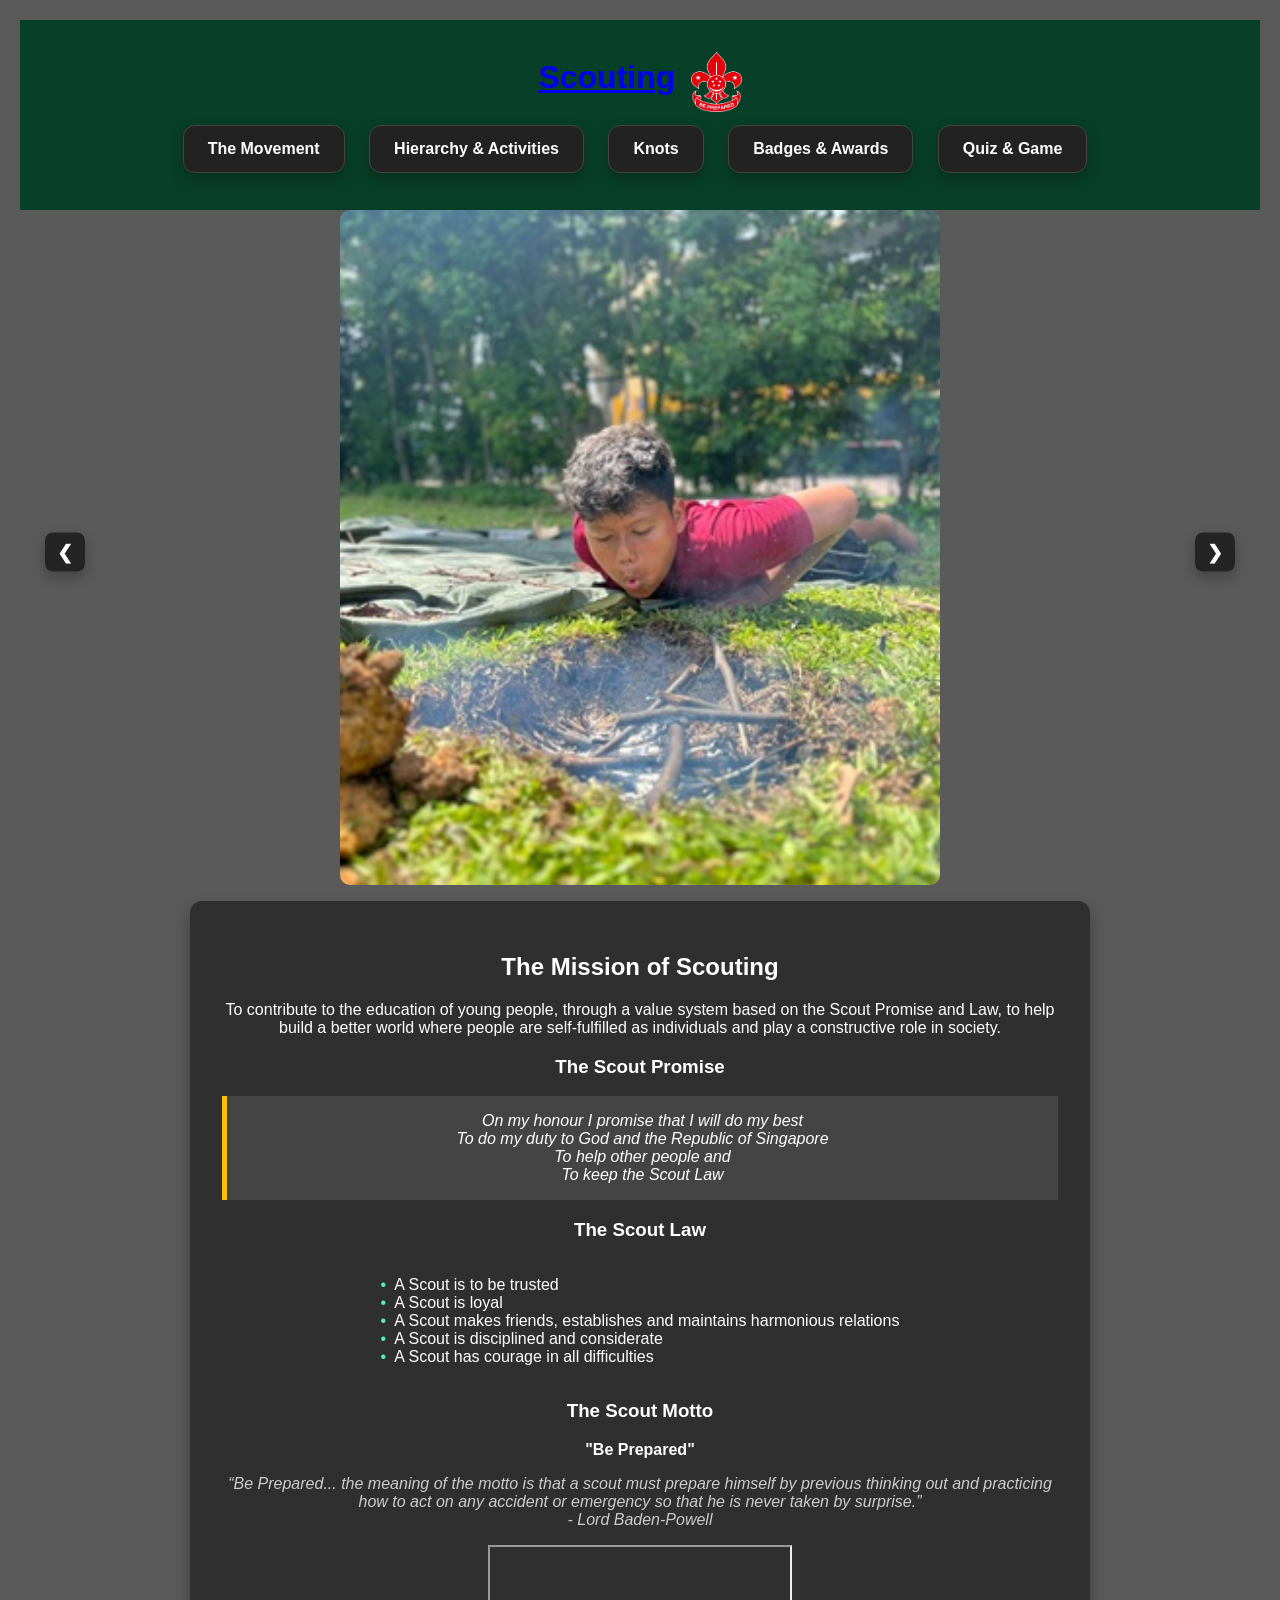
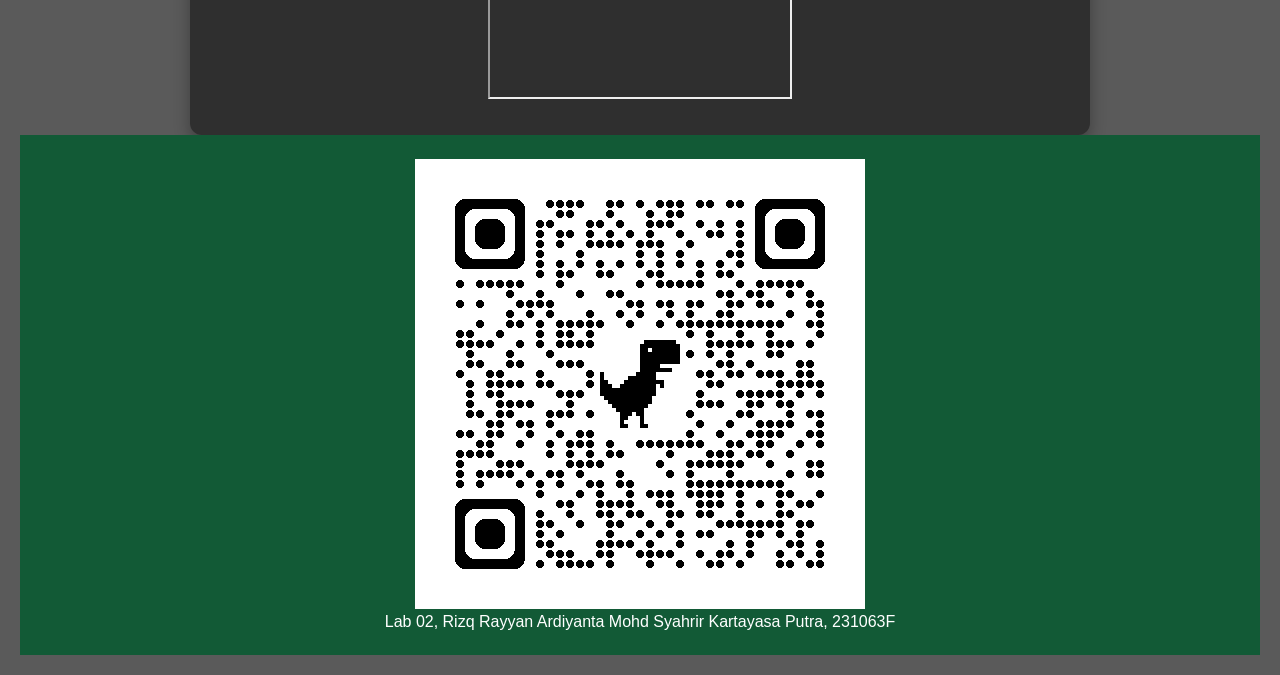
==== website/index.html @ 3d60c89e "test" ====
<!DOCTYPE html>
<html lang="en">

<head>
  <title>Background of Scouting</title>
    <meta name="mobile-web-app-capable" content="yes">
    <meta name="apple-mobile-web-app-capable" content="yes">
    <link rel="icon" type="image/x-icon" href="images/favicon.ico">
    <link rel="stylesheet" href="style.css">
    <script src="main.js" defer></script>
    <meta name="viewport" content="width=device-width,initial-scale=1.0,maximum-scale=1,user-scalable=no">
    <link rel="manifest" href="manifest.json">

</head>

<body>
    <header>
       <a href="#" id="logoHome" class="logo-link">
    <div class="logo-row">
        <h1>Scouting</h1>
        <img src="images/ssa.png" alt="Singapore Scouts Association">
    </div>
</a>
        <nav> <!--menu system-->
            <!--hamburger icon for mobile-->
            <button id="hamIcon">Open Menu</button>
            <ul>
                <li><button id="page1btn">The Movement</button></li>
                <li><button id="page2btn">Hierarchy & Activities</button></li>
                <li><button id="page3btn">Knots</button></li>
                <li><button id="page4btn">Badges & Awards</button></li>
                <li><button id="page5btn">Quiz & Game</button></li>

            </ul>
        </nav>
    </header>

    <main id="pagecontainer">
     <div class="carousel-wrapper" id="carouselWrapper">
  <button class="carousel-btn left">&#10094;</button>

  <div class="carousel-container">
    <div class="carousel-track" id="carouselTrack">
      <img src="images/backwoodsman.jpg" alt="Backwoodsman">
      <img src="images/camaraderie.jpg" alt="Camaraderie">
      <img src="images/outdoorcooking.jpg" alt="Outdoor Cooking">
      <img src="images/salute.jpg" alt="Scout Salute">
      <img src="images/tentage.jpg" alt="Tentage">
      <img src="images/trekking.jpg" alt="Trekking">
    </div>
  </div>

  <button class="carousel-btn right">&#10095;</button>
</div>
<section id="scoutIntro" class="intro-section">
  <h2>The Mission of Scouting</h2>
  <p>
    To contribute to the education of young people, through a value system based on the Scout Promise and Law, 
    to help build a better world where people are self-fulfilled as individuals and play a constructive role in society.
  </p>

  <h3>The Scout Promise</h3>
  <blockquote>
    On my honour I promise that I will do my best<br>
    To do my duty to God and the Republic of Singapore<br>
    To help other people and<br>
    To keep the Scout Law
  </blockquote>

  <h3>The Scout Law</h3>
  <ul class="scout-law">
    <li>A Scout is to be trusted</li>
    <li>A Scout is loyal</li>
    <li>A Scout makes friends, establishes and maintains harmonious relations</li>
    <li>A Scout is disciplined and considerate</li>
    <li>A Scout has courage in all difficulties</li>
  </ul>

  <h3>The Scout Motto</h3>
  <p><strong>"Be Prepared"</strong></p>
  <p class="quote">
    “Be Prepared... the meaning of the motto is that a scout must prepare himself by previous thinking out 
    and practicing how to act on any accident or emergency so that he is never taken by surprise.”<br>
    - <em>Lord Baden-Powell</em>
  </p>

  <iframe src="https://www.youtube.com/embed/5hlczXycbBs?si=bppk1UTxw1JfIWoN" title="YouTube video player" allowfullscreen></iframe>

</section>

        <section class="page" id="page1">
            <h2>The Scout Movement</h2>
            <p>
                The Scouting Movement began in 1907 when Lieutenant General Robert Baden-Powell organized the first
                experimental camp on Brownsea Island, England. The camp, which hosted 20 boys from diverse social
                backgrounds, tested ideas that would later be published in his seminal book, <a href="http://www.thedump.scoutscan.com/yarns00-28.pdf"><em>Scouting for Boys</em></a>.
                This publication laid the foundation for a worldwide youth movement that emphasized outdoor activities,
                moral values, leadership, and self-reliance.
            </p>

            <p>
                The core principles of Scouting are encapsulated in the Scout Promise and Law, which promote duty to
                God, loyalty to one's country, helping others, and personal integrity. The movement is non-political and
                open to all, regardless of race or creed. It fosters holistic development through learning-by-doing,
                leadership opportunities, service projects, and nature-based experiences.
            </p>

            <h3>Growth and Global Reach</h3>
            <p>
                From its British roots, Scouting spread rapidly across the British Empire and beyond. By 1920, the first
                World Scout Jamboree was held in London, gathering over 8,000 Scouts from around the globe. The World
                Organization of the Scout Movement (WOSM) was formed in 1922 to coordinate international efforts. As of
                today, Scouting boasts over 50 million members across more than 170 countries.
            </p>

            <h3>Objectives of the Scout Movement</h3>
            <ul>
                <li>Develop physical, intellectual, emotional, social, and spiritual potential.</li>
                <li>Foster teamwork and leadership through patrol-based systems.</li>
                <li>Promote environmental stewardship and sustainability.</li>
                <li>Instill a lifelong commitment to service and citizenship.</li>
            </ul>

            <h3>Singapore Scouting</h3>
            <p>
                Scouting arrived in Singapore in 1910, just three years after the movement began. It was introduced by
                Frank Cooper Sands and began with the establishment of the first Scout troop at Raffles Institution.
                Known as the “Father of Scouting in Singapore,” Sands laid the groundwork for what would become a vital
                national institution. Today, the Singapore Scout Association operates under the Ministry of Education
                and the World Scout Movement, offering programs for Cub Scouts, Scouts, Venture Scouts, and Rover
                Scouts.
            </p>

        </section>
        <section class="page" id="page2">
            <h2>Troop Hierarchy & Activities</h2>

            <h3>🟥 National-Level Structure (Singapore Scout Association)</h3>
            <p>
                The Singapore Scout Association (SSA) is structured to deliver both national strategy and grassroots
                execution. It includes formal leadership roles, councils, commissioners, and operational units.
            </p>

            <ul>
                <li><strong>Chief Scout:</strong> The President of Singapore serves as the ceremonial head and grants
                    warrants and major awards to adult leaders and commissioners.</li>
                <li><strong>Scout Council:</strong> Composed of both uniformed and lay officials, this council provides
                    strategic direction and financial oversight for the entire Association.</li>
                <li><strong>Commissioners' Council:</strong> Develops and enforces operational policies, training
                    standards, and programmatic direction across all scouting sections.</li>
                <li><strong>Headquarters Staff:</strong> A professional administrative team that supports logistics,
                    finance, records, and day-to-day operations.</li>
                <li><strong>Leadership Academy:</strong> The national center for leadership development, responsible for
                    designing and delivering structured training to leaders and adult volunteers.</li>
                <li><strong>Chief Commissioner:</strong> The highest-ranking uniformed officer overseeing all aspects of
                    SSA operations.</li>
                <li><strong>Deputy and Assistant Chief Commissioners:</strong> Each responsible for a key portfolio such
                    as youth program, training, or administration.</li>
                <li><strong>National Training Commissioner:</strong> Oversees all adult training programs and ensures
                    compliance with global standards.</li>
                <li><strong>National Programme Commissioner:</strong> Designs and manages the youth progression and
                    badge frameworks.</li>
                <li><strong>International/Relations Commissioner:</strong> Manages relationships with other National
                    Scout Organizations, WOSM, and oversees international exchanges and jamborees.</li>
                <li><strong>Area and District Commissioners:</strong> Implement policies and coordinate scouting
                    activities within their assigned regions (areas and districts).</li>
            </ul>

            <p>
                These leadership levels ensure that national goals align with grassroots delivery and that policies are
                properly implemented across all groups.
            </p>

            <h3>🟦 Unit-Level Structure (Troop & Patrol System)</h3>
            <p>
                At the unit (e.g., troop) level, leadership is youth-centered, guided by trained adult leaders. The
                system is based on empowering Scouts to lead and work collaboratively through patrols.
            </p>

            <ul>
                <li><strong>Group Scout Leader (GSL):</strong> The overall adult leader who oversees the entire scout
                    group (which may include Cubs, Scouts, Ventures, and Rovers).</li>
                <li><strong>Troop Leaders (TLs):</strong> Form the adult executive committee that supports and manages
                    the Troop's development and program delivery.</li>
                <li><strong>Assistant Troop Leaders (ATLs):</strong> Support the TLs in managing logistics, training,
                    and Scout welfare.</li>
                <li><strong>Senior Patrol Leaders (SPLs):</strong> Experienced youth leaders who coordinate activities
                    across different patrols, often mentor newer Scouts.</li>
                <li><strong>Patrol Leaders (PLs):</strong> Lead a group of 6-8 Scouts (a patrol), delegate tasks, and
                    ensure everyone participates in activities.</li>
                <li><strong>Assistant Patrol Leaders (APLs):</strong> Support the PL and assume leadership when the PL
                    is absent or needs help.</li>
                <li><strong>Quartermaster:</strong> Responsible for maintaining, organizing, and issuing the troop's
                    camping and activity equipment.</li>
                <li><strong>Secretary:</strong> Keeps meeting minutes, attendance, and troop documentation.</li>
            </ul>

            <h3>🟨 Key Leadership Functions</h3>
            <ul>
                <li><strong>The Chief Scout:</strong> Officially endorses leadership appointments (warrants) and awards
                    adult recognitions.</li>
                <li><strong>The Scout Council:</strong> Ensures activities are aligned with the SSA's mission, vision,
                    and are financially sustainable.</li>
                <li><strong>Commissioners' Council:</strong> Sets policies, training standards, and national program
                    benchmarks.</li>
                <li><strong>Area & District Commissioners:</strong> Localize policy implementation and provide
                    mentorship to unit-level leaders.</li>
                <li><strong>Troop-Level Leaders:</strong> Facilitate weekly meetings, campouts, progress reviews, badge
                    testing, and Scout welfare.</li>
            </ul>

            <h3>🧭 Core Activities at the Troop Level</h3>
            <ul>
                <li><strong>Weekly Troop Meetings:</strong> Planned by the SPL and PLs, these include badge work, games,
                    and teamwork-building exercises.</li>
                <li><strong>Camping:</strong> Includes weekend camps and longer expeditions, emphasizing self-reliance
                    and pioneering skills.</li>
                <li><strong>Hikes and Expeditions:</strong> Develops stamina, orienteering, and outdoor survival
                    capabilities.</li>
                <li><strong>Community Service Projects:</strong> Flag days, fundraisers, environmental projects, and
                    public events.</li>
                <li><strong>National Events:</strong> Participation in jamborees, national parades, and Scouting
                    exhibitions.</li>
                <li><strong>Training Workshops:</strong> Patrol Leader training courses, first aid certifications, and
                    specialized skills clinics.</li>
            </ul>

        </section>
<section class="page" id="page3">
  <h2>Types of Knots & Lashings</h2>
  <p>
    Knot tying is a core Scouting skill. Here are 9 important knots and lashings every Scout should know:
  </p>

  <div class="knot-grid">
  <div class="knot-card">
    <div class="knot-sprite bg-clovehitch"></div>
    <p>Clove Hitch</p>
    <div class="knot-desc">Used to start lashings and for temporary fastening to poles. Very reliable and can be made into a clove hitch - half hitch to be more secured.</div>
  </div>
  <div class="knot-card">
    <div class="knot-sprite bg-figure8"></div>
    <p>Figure of 8</p>
    <div class="knot-desc">Prevents ropes from slipping through holes or pulleys.</div>
  </div>
  <div class="knot-card">
    <div class="knot-sprite bg-bowline"></div>
    <p>Bowline</p>
    <div class="knot-desc">Creates a fixed loop; reliable and easy to untie after loading. Often referred as the King of Knots.</div>
  </div>
  <div class="knot-card">
    <div class="knot-sprite bg-squarelash"></div>
    <p>Square Lashing</p>
    <div class="knot-desc">Used to bind two poles at a 90° angle securely. Requires clove hitch.</div>
  </div>
  <div class="knot-card">
    <div class="knot-sprite bg-diagonallash"></div>
    <p>Diagonal Lashing</p>
    <div class="knot-desc">Secures poles that cross at non-right angles or are prone to shifting. Requires clove hitch.</div>
  </div>
  <div class="knot-card">
    <div class="knot-sprite bg-tripodlash"></div>
    <p>Tripod Lashing</p>
    <div class="knot-desc">Used to build tripod structures like cooking stands or signal towers. Requires clove hitch and shear lashing.</div>
  </div>
  <div class="knot-card">
    <div class="knot-sprite bg-shearlash"></div>
    <p>Shear Lashing</p>
    <div class="knot-desc">Used to join two poles end-to-end or for A-frames. can be made into tripod lash when joined with three poles instead of two.</div>
  </div>
  <div class="knot-card">
    <div class="knot-sprite bg-sheepshank"></div>
    <p>Sheepshank</p>
    <div class="knot-desc">Shortens a rope or bypasses a worn section.</div>
  </div>
  <div class="knot-card">
    <div class="knot-sprite bg-sheetbend"></div>
    <p>Sheet Bend</p>
    <div class="knot-desc">Extremely useful to connect two ropes of unequal thickness securely.</div>
  </div>
</div>

</section>
<!-- === PAGE 4: Badges & Awards === -->
<div id="page4" class="page">
  <h2>Proficiency (Skill) Badges</h2>
  <div class="badge-grid grid-proficiency">
    <div class="badge-card">
      <h3>First Aid</h3>
      <p>Treating injuries, CPR, and emergency response skills.</p>
    </div>
    <div class="badge-card">
      <h3>Camping</h3>
      <p>Tenting, fire safety, and outdoor survival.</p>
    </div>
    <div class="badge-card">
      <h3>Cooking</h3>
      <p>Preparing meals outdoors with hygiene and nutrition.</p>
    </div>
    <div class="badge-card">
      <h3>Swimming</h3>
      <p>Stroke proficiency and water safety techniques.</p>
    </div>
    <div class="badge-card">
      <h3>Photography</h3>
      <p>Capturing photos with proper lighting and framing.</p>
    </div>
    <div class="badge-card">
      <h3>Environmental</h3>
      <p>Conservation, eco-projects, and sustainability awareness.</p>
    </div>
  </div>

  <h2>Progress Awards (Singapore)</h2>
  <div class="badge-grid grid-progress">
    <div class="badge-card">
      <h3>Bronze Progress Award</h3>
      <p>Basic Scouting skills, including knots and first aid.</p>
    </div>
    <div class="badge-card">
      <h3>Silver Progress Award</h3>
      <p>Intermediate leadership and outdoor skills.</p>
    </div>
    <div class="badge-card">
      <h3>Gold Progress Award</h3>
      <p>Community service and advanced Scouting responsibilities.</p>
    </div>
  </div>

  <h2>Special Awards</h2>
  <div class="badge-grid grid-special">
    <div class="badge-card">
      <h3>President's Scout Award</h3>
      <p>Highest honour for consistent excellence and leadership.</p>
    </div>
    <div class="badge-card">
      <h3>Chief Commissioner's Award</h3>
      <p>Recognizes exceptional initiative and service.</p>
    </div>
    <div class="badge-card">
      <h3>National Service Badges</h3>
      <p>Awarded for public service and national event involvement.</p>
    </div>
  </div>

  <h2>Badge Placement on Uniform</h2>
  <div class="placement-section">
    <img src="images/scoutsuniform.jpg" alt="Scout Uniform" class="uniform-img">
    <div class="placement-info">
      <ul>
        <li><strong>Scout Badge:</strong> Left sleeve, ~1cm above hemline once attained.</li>
        <li><strong>Area Emblem:</strong> Center of right breast pocket.</li>
        <li><strong>Group Emblem:</strong> Above right breast pocket, 1cm above name badge.</li>
        <li><strong>Name Badge:</strong> Above right breast pocket, touching the seam.</li>
        <li><strong>Patrol Patch:</strong> (Optional) Below shoulder badge on left sleeve.</li>
        <li><strong>Shoulder Flash:</strong> "SINGAPORE SCOUTS" badge on both sleeves, 1cm from seam.</li>
        <li><strong>Epaulettes:</strong> Colour depends on section (e.g. Dark Green for Scouts, Maroon for Venture).</li>
      </ul>
    </div>
  </div>
</div>


      <section class="page" id="page5">
  <h2>Test your knowledge!</h2>
  <form id="quizForm">
    <div id="quizContainer"></div>
    <button id="btnSubmit" type="button">Submit Quiz</button>
    <button id="btnReset" type="button">Reset Quiz</button>
    <h3 id="scorebox">Not submitted</h3>
  </form>


            <div id="fireGame" class="mini-game">
  <h2>🔥 Start the Fire!</h2>
  <p>Hold the button to blow gently. Don't overdo it!</p>
  <div class="meter">
    <div id="meter-fill"></div>
    <div class="safe-zone"></div>
  </div>
  <button id="blowBtn">Hold to Blow</button>
  <p id="fireResult"></p>
</div>

        </section>
        <footer>
            <img id="qrCodeImg" src="images/qrcodeimg.png" alt="Scouting QR Code">
            <div class="footer-info">Lab 02, Rizq Rayyan Ardiyanta Mohd Syahrir Kartayasa Putra, 231063F</div>
        </footer>
    </main>

<audio id="audio-correct" src="audio/yay.mp3"></audio>
<audio id="audio-wrong" src="audio/buzzer.mp3"></audio>

</body>

</html>
---- website/style.css ----
/* 1. Reset */
* {
  box-sizing: border-box;
}
html, body {
  margin: 0;
  padding: 0;
  overflow-x: hidden;
}

/* 2. Base Styles */
body {
  font-family: Arial, sans-serif;
  margin: 20px;
  background: #5a5a5a;
}
h1 {
  font-size: 2.2em;
  margin-bottom: 20px;
}

/* 3. Tabs */
#tabs {
  display: flex;
  flex-wrap: wrap;
  gap: 10px;
  margin-bottom: 20px;
}
#tabs button {
  padding: 10px 16px;
  background-color: #f0f0f0;
  border: 1px solid #aaa;
  border-radius: 6px;
  cursor: pointer;
  font-size: 1rem;
  transition: background 0.3s, transform 0.2s;
}
#tabs button:hover {
  background-color: #e0e0e0;
  transform: scale(1.05);
}
#tabs button,
nav ul li button {
  background-color: #222;
  color: white;
  border: 1px solid #444;
}
#tabs button:hover,
nav ul li button:hover {
  background-color: #ffc107;
  color: black;
  transform: translateY(-2px);
}

/* 4. Page Container */
.page {
  width: 100%;
  min-height: 80vh;
  background: rgb(66, 66, 66);
  padding: 20px;
  border-radius: 10px;
  display: none;
  box-shadow: 0 4px 8px rgba(0, 0, 0, 0.1);
  color: white;
}
#page1 { border-left: 6px solid #e74c3c; }
#page2 { border-left: 6px solid #27ae60; }
#page3 { border-left: 6px solid #2980b9; }
#page4 { border-left: 6px solid #f1c40f; }
#page5 { border-left: 6px solid rgba(141,20,240,0.44); }

/* 5. Navigation */
nav {
  display: flex;
  flex-wrap: wrap;
  justify-content: center;
  align-items: center;
  gap: 1rem;
  padding: 0.5rem;
}
nav ul {
  list-style: none;
  padding: 0;
  margin: 0;
}
nav ul li {
  display: inline;
  margin-right: 10px;
}
nav a {
  color: white;
  text-decoration: none;
  font-weight: bold;
}
nav a:hover {
  text-decoration: underline;
}
#hamIcon {
  display: none;
}

/* 6. Header & Footer */
header,
footer {
  background-color: #125a36;
  color: white;
  text-align: center;
  padding: 1.5rem 1rem;
  width: 100%;
}
header {
  position: sticky;
  top: 0;
  z-index: 999;
  background-color: #083f28;
  animation: fadeInHeader 1s ease-out;
}
header h1 {
  animation: colorCycle 6s infinite;
}
header img,
.logo-row img {
  max-height: 60px;
  width: auto;
  height: auto;
  margin-top: 0.5rem;
}
.logo-row {
  display: flex;
  align-items: center;
  justify-content: center;
  gap: 1rem;
  flex-wrap: wrap;
}
.logo-row h1 {
  margin: 0;
  font-size: 2rem;
}
@keyframes fadeInHeader {
  0% { opacity: 0; transform: translateY(-20px); }
  100% { opacity: 1; transform: translateY(0); }
}
@keyframes colorCycle {
  0% { color: #ff7675; }
  33% { color: #74b9ff; }
  66% { color: #55efc4; }
  100% { color: #ff7675; }
}

/* 7. Buttons */
button {
  background-color: #ffc107;
  color: #111;
  padding: 14px 24px;
  margin: 5px;
  border: none;
  border-radius: 12px;
  font-size: 1rem;
  font-weight: 600;
  cursor: pointer;
  transition: background-color 0.3s ease, transform 0.2s ease;
  box-shadow: 0 6px 14px rgba(0, 0, 0, 0.25);
}
button:hover {
  background-color: #e0aa00;
  transform: translateY(-2px);
}
button:active {
  transform: scale(0.97);
  box-shadow: 0 3px 8px rgba(0, 0, 0, 0.2);
}
button:disabled {
  background-color: #cccccc;
  color: #555;
  cursor: not-allowed;
  box-shadow: none;
}

/* make sure taps fire :active immediately */
button {
  touch-action: manipulation;
  -webkit-tap-highlight-color: transparent;
}

/* define the “click” keyframe */
@keyframes buttonClick {
  0% {
    transform: scale(1) translateY(0);
  }
  40% {
    transform: scale(0.95) translateY(2px);
  }
  100% {
    transform: scale(1) translateY(0);
  }
}

/* fire the animation on press */
button:active {
  animation: buttonClick 0.2s ease-out;
  background-color: #e0aa00;  /* keep your desktop active color */
  box-shadow: 0 3px 8px rgba(0, 0, 0, 0.2);
}

/* 8. Carousel */
.carousel-wrapper {
  display: flex;
  align-items: center;
  justify-content: center;
  position: relative;
  max-width: 100%;
  overflow: hidden;
  margin: 0 auto;
}
.carousel-container {
  width: 100%;
  max-width: 600px;
  margin: 0 auto;
  overflow: hidden;
}
.carousel-track {
  display: flex;
}
.carousel-track img {
  width: 100%;
  max-height: 75vh;
  height: auto;
  flex: 0 0 100%;
  object-fit: cover;
  border-radius: 10px;
}
.carousel-btn {
  position: absolute;
  top: 50%;
  transform: translateY(-50%);
  background-color: rgba(0, 0, 0, 0.6);
  color: white;
  border: none;
  cursor: pointer;
  z-index: 10;
  padding: 8px 12px;
  font-size: 1.2rem;
  border-radius: 8px;
}
.carousel-btn.left { left: 20px; }
.carousel-btn.right { right: 20px; }

/* 9. Intro Section */
.intro-section {
  background: #2f2f2f;
  color: #fff;
  padding: 2rem;
  margin-top: 1rem;
  border-radius: 12px;
  box-shadow: 0 8px 16px rgba(0, 0, 0, 0.3);
  max-width: 900px;
  margin: 1rem auto 0;
  text-align: center;
}
.intro-section blockquote {
  background: #444;
  border-left: 5px solid #ffc107;
  padding: 1rem;
  font-style: italic;
  margin: 1rem auto;
}
.intro-section .scout-law {
  list-style: none;
  padding: 0;
  margin: 1rem auto;
  display: inline-block;
  text-align: left;
}
.intro-section .scout-law li::before {
  content: "•";
  color: #55efc4;
  margin-right: 0.5rem;
}
.intro-section .quote {
  font-style: italic;
  color: #ccc;
}

/* 10. Page 1: The Scout Movement */
#page1 h2, #page1 h3 {
  color: #e74c3c;
  border-bottom: 2px solid #e74c3c;
  padding-bottom: 5px;
  margin-top: 1.5rem;
}
#page1 p {
  line-height: 1.6;
  margin-bottom: 1rem;
}
#page1 ul {
  list-style: disc;
  padding-left: 1.5rem;
  margin-bottom: 1.5rem;
}
#page1 ul li {
  margin-bottom: 0.5rem;
}
#page1 em {
  color: #f1c40f;
  font-style: italic;
}
#page1 {
  background: linear-gradient(to right, #3a3a3a, #2e2e2e);
}

/* 11. Page 2: Troop Hierarchy & Activities */
#page2 h2, #page2 h3 {
  color: #27ae60;
  border-bottom: 2px solid #27ae60;
  padding-bottom: 6px;
  margin-top: 1.5rem;
}
#page2 p {
  line-height: 1.6;
  margin-bottom: 1rem;
}
#page2 ul {
  list-style: square;
  padding-left: 1.5rem;
  margin-bottom: 1.5rem;
}
#page2 ul li {
  margin-bottom: 0.6rem;
}
#page2 strong {
  color: #2ecc71;
}
#page2 {
  background: linear-gradient(to right, #2f4032, #1f2d24);
}

/* 12. Page 3: Knots Grid */
.knot-grid {
  display: grid;
  grid-template-columns: repeat(auto-fit, minmax(180px, 1fr));
  gap: 20px;
  justify-items: center;
  margin-top: 20px;
}
@media (min-width: 768px) {
  .knot-grid {
    grid-template-columns: repeat(3, 1fr);
  }
}
.knot-card {
  background: #444;
  border-radius: 10px;
  padding: 10px;
  text-align: center;
  color: #fff;
  box-shadow: 0 4px 12px rgba(0, 0, 0, 0.3);
  transition: transform 0.3s;
}
.knot-card:hover {
  transform: scale(1.05);
}
.knot-card img {
  max-width: 100%;
  height: auto;
  border-radius: 8px;
}
.knot-card p {
  margin-top: 10px;
  font-weight: bold;
}
.knot-desc {
  display: none;
  font-size: 0.9rem;
  margin-top: 5px;
  color: #ccc;
  transition: opacity 0.3s;
}
.knot-card:hover .knot-desc {
  display: block;
}
.knot-sprite {
  width: 200px;
  height: 110px;
  background-image: url('images/css_sprites.png');
  background-repeat: no-repeat;
  background-size: 2048px 170px;
  display: block;
  margin: 0 auto 8px auto;
  border-radius: 8px;
  background-color: #222; /* fallback */
  box-shadow: 0 2px 8px rgba(0,0,0,0.15);
  background-position-y: center;
}
.bg-diagonallash   { background-position-x:    0px; }
.bg-shearlash      { background-position-x: -250px; }
.bg-sheepshank     { background-position-x: -454px; }
.bg-sheetbend      { background-position-x: -690px; background-position-y: 0px;}
.bg-tripodlash     { background-position-x: -910px; background-position-y: 0px;}
.bg-figure8        { background-position-x: -1150px; background-position-y: 0px;}
.bg-squarelash     { background-position-x: -1380px; }
.bg-clovehitch     { background-position-x: -1600px; }
.bg-bowline        { background-position-x: -1820px; }


@media (max-width: 600px) {
  .knot-sprite {
    width: 110px;
    height: 60px;
    background-size: 2048px 170px; /* keep this as-is */
    margin: 0 auto 6px auto;
    border-radius: 6px;
  }
}


/* 13. Page 4: Badges & Awards */
.badge-grid {
  display: flex;
  flex-wrap: wrap;
  gap: 1.5rem;
  justify-content: center;
  margin-bottom: 2rem;
}
.grid-proficiency .badge-card {
  flex: 1 1 180px;
  max-width: 200px;
}
.grid-progress .badge-card {
  flex: 1 1 220px;
  max-width: 240px;
}
.grid-special .badge-card {
  flex: 1 1 260px;
  max-width: 280px;
}
.badge-card {
  background-color: #1e1e1e;
  padding: 1rem;
  border-radius: 10px;
  box-shadow: 2px 2px 10px #000;
  color: white;
  text-align: center;
  transition: transform 0.3s;
}
.badge-card:hover {
  transform: scale(1.05);
}

/* 14. Placement Section */
.placement-section {
  display: flex;
  flex-direction: column;
  align-items: center;
  gap: 2rem;
  margin-top: 3rem;
}
.uniform-img {
  width: 60%;
  max-width: 400px;
  height: auto;
  border-radius: 10px;
  box-shadow: 0 0 10px #000;
}
.placement-info {
  background-color: #2c2c2c;
  padding: 1.5rem;
  border-radius: 10px;
  max-width: 800px;
  color: #fff;
}
.placement-info ul {
  list-style: disc;
  padding-left: 1.5rem;
}
.placement-info li {
  margin-bottom: 0.75rem;
}

/* 15. Quiz */
.quiz-option {
  display: block;
  margin-bottom: 5px;
  padding: 4px 8px;
  border-radius: 5px;
  cursor: pointer;
  transition: background 0.15s, color 0.15s;
}
.quiz-option.selected-option {
  background: #fff7cc;
  color: #111;
}
.quiz-option.correct {
  background: #c8f7c5;
  color: #111;
  font-weight: bold;
}
.quiz-option.wrong {
  background: #f7bdbb;
  color: #111;
}


/* 16. Mini Game */
.mini-game {
  text-align: center;
  margin: 40px auto;
  max-width: 400px;
}
.meter {
  position: relative;
  height: 30px;
  background: #ddd;
  border: 2px solid #999;
  margin-bottom: 15px;
  overflow: hidden;
}
#meter-fill {
  height: 100%;
  width: 0%;
  background: linear-gradient(to right, #00bfff, #ff8c00);
  transition: width 0.05s linear;
}
.safe-zone {
  position: absolute;
  left: 40%;
  width: 20%;
  height: 100%;
  background: rgba(0, 255, 0, 0.3);
  border-left: 2px dashed green;
  border-right: 2px dashed green;
}
#blowBtn {
  padding: 10px 20px;
  font-size: 16px;
  cursor: pointer;
}

/* 17. Media Queries */
@media (max-width: 800px) {
  /* Carousel */
  .carousel-container {
    max-width: 90vw;
    padding: 0 10px;
  }
  .carousel-track img {
    width: 100%;
    max-height: 60vh;
    object-fit: cover;
    margin: 0 4px;
  }
  .carousel-btn {
    font-size: 1rem;
    padding: 5px 10px;
    margin: 0 0.5em;
  }
  .carousel-btn.left {
    left: 10px;
  }
  .carousel-btn.right {
    right: 10px;
  }

  /* Hide QR and mark mobile */
  #qrCodeImg {
    display: none;
  }
  h1 {
    background: lightgreen;
  }
  h1::after {
    content: "(mobile)";
  }

  /* Mobile nav toggle */
  nav {
    padding: 0.5rem 1rem;
  }
  #hamIcon {
    display: block;
    padding: 8px 12px;
    font-size: 0.9rem;
    margin-bottom: 6px;
  }
  nav ul {
    display: none;
  }
  .menuShow {
    display: block;
  }
  #tabs {
    flex-direction: column;
  }
  #tabs button {
    width: 100%;
  }
  nav ul li {
    display: block;
    margin: 4px 0;
  }
  nav ul li button {
    padding: 8px 12px;
    font-size: 0.9rem;
  }

  /* Header adjustments */
  header h1 {
    font-size: 1.4rem;
    margin: 0.3rem 0;
  }
  header {
    padding: 0.6rem 1rem;
  }
  body {
    padding-top: 80px;
    box-sizing: border-box;
  }
}
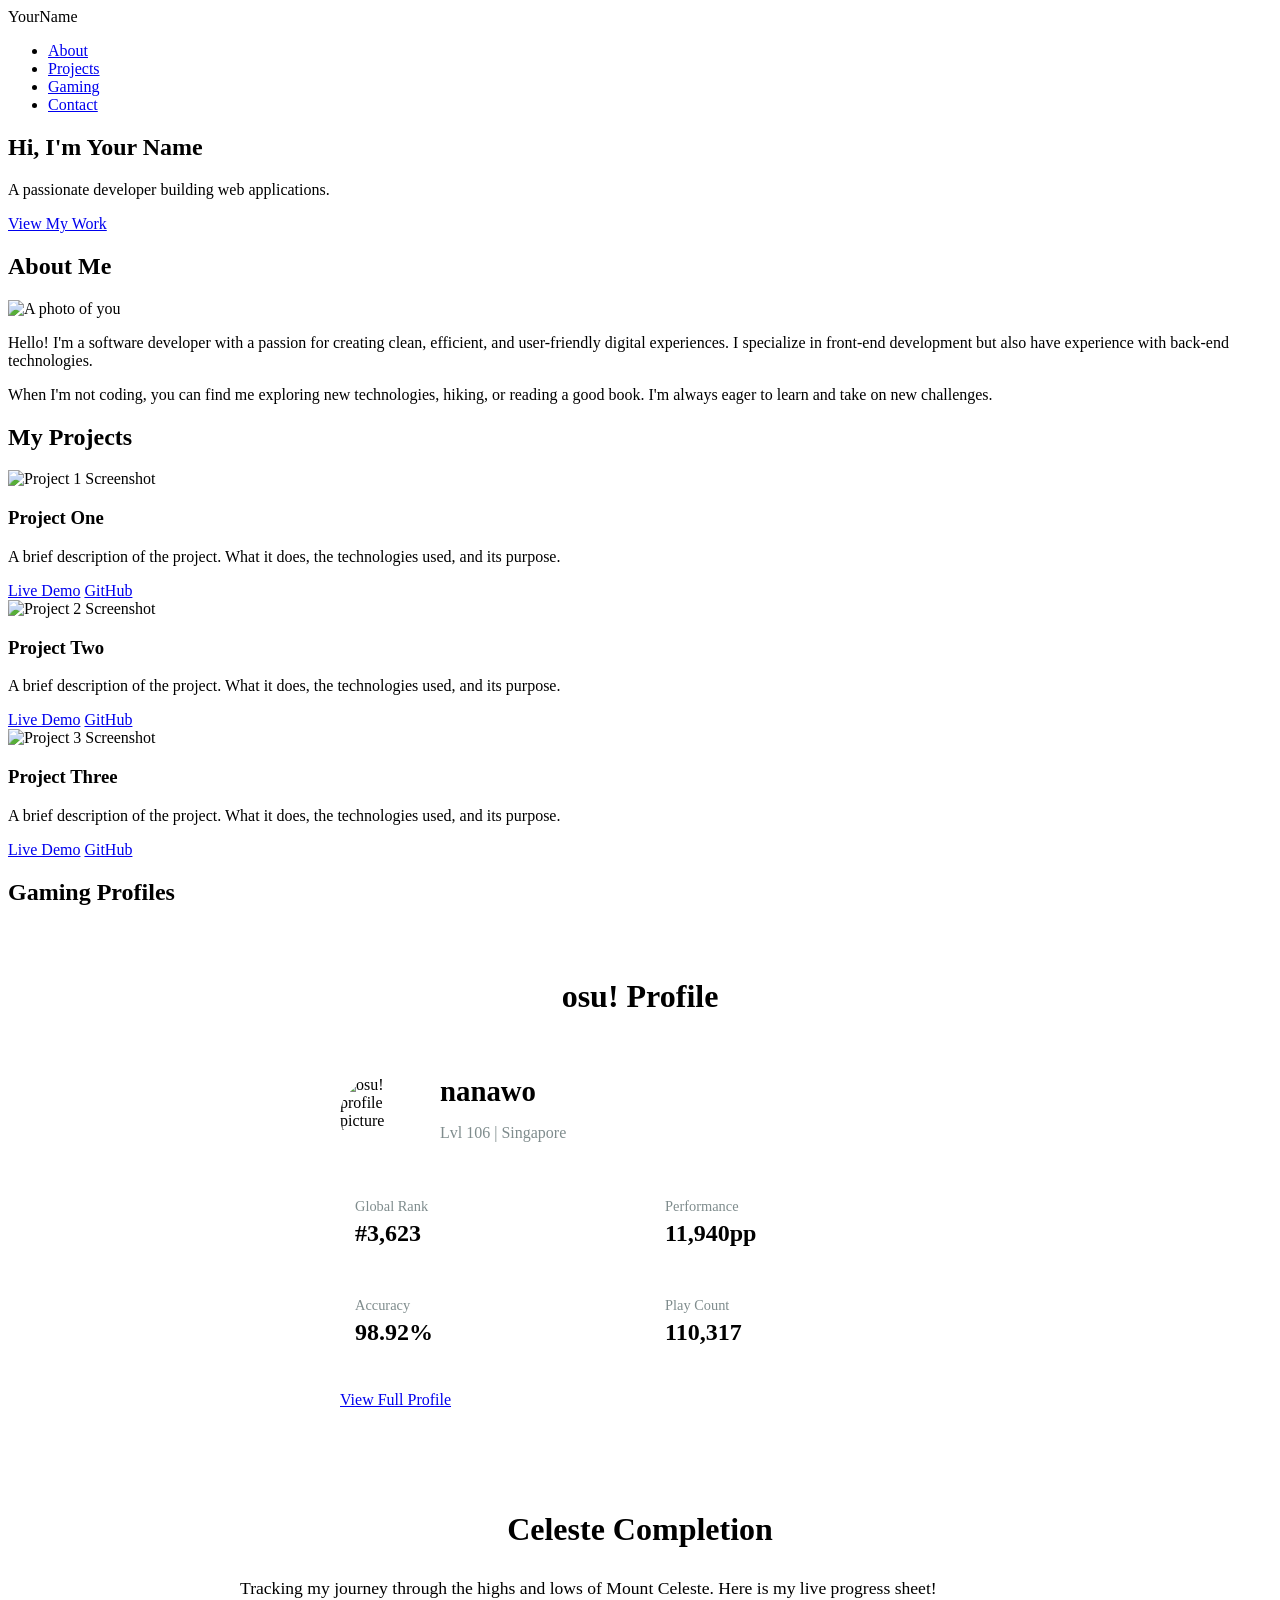
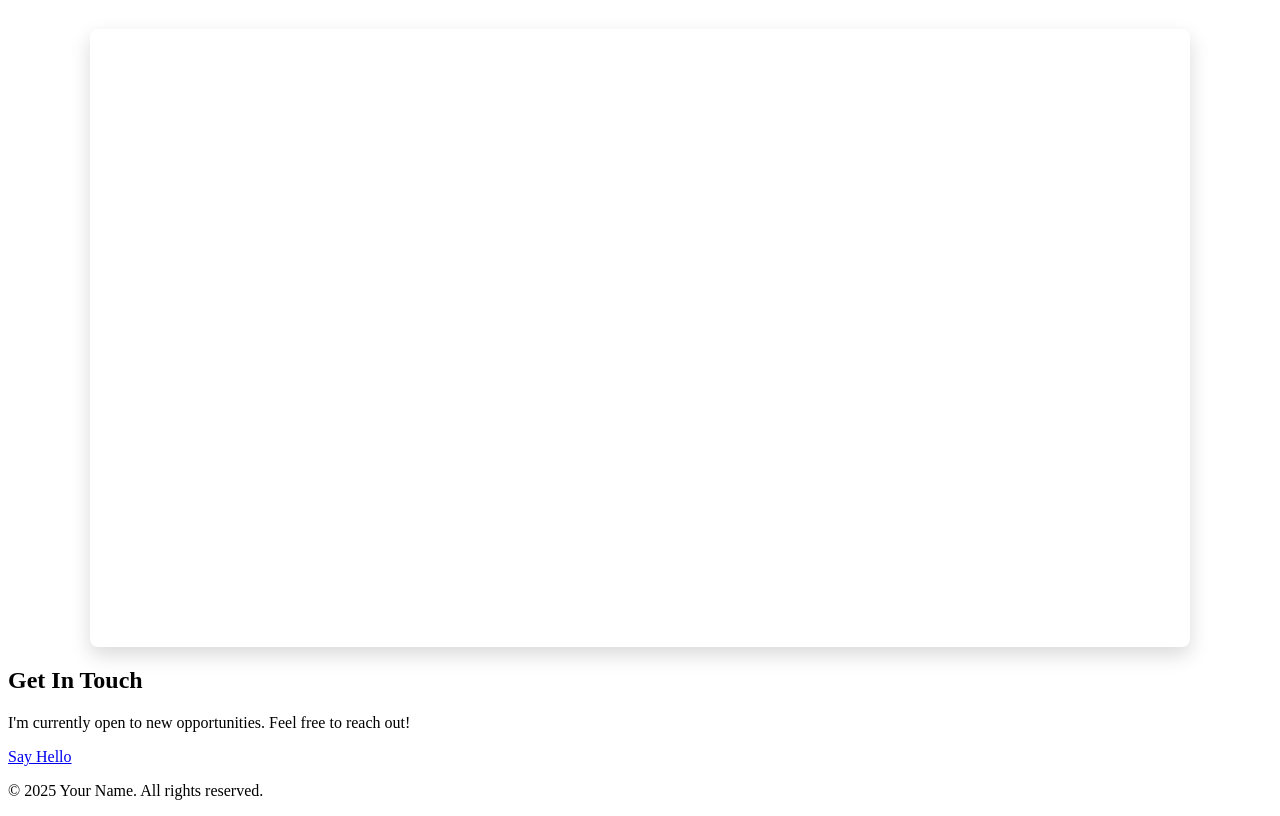
==== commit ca034516: "s" ====
--- a/website/index.html
+++ b/website/index.html
@@ -1,397 +1,140 @@
 <!DOCTYPE html>
 <html lang="en">
+<head>
+    <meta charset="UTF-8">
+    <meta name="viewport" content="width=device-width, initial-scale=1.0">
+    <title>Your Name | Portfolio</title>
+    <link rel="stylesheet" href="style.css">
+    <link href="https://fonts.googleapis.com/css2?family=Poppins:wght@300;400;600;700&display=swap" rel="stylesheet">
+</head>
+<body>
 
-<head>
-  <title>Background of Scouting</title>
-    <meta name="mobile-web-app-capable" content="yes">
-    <meta name="apple-mobile-web-app-capable" content="yes">
-    <link rel="icon" type="image/x-icon" href="images/favicon.ico">
-    <link rel="stylesheet" href="style.css">
-    <script src="main.js" defer></script>
-    <meta name="viewport" content="width=device-width,initial-scale=1.0,maximum-scale=1,user-scalable=no">
-    <link rel="manifest" href="manifest.json">
-
-</head>
-
-<body>
     <header>
-       <a href="#" id="logoHome" class="logo-link">
-    <div class="logo-row">
-        <h1>Scouting</h1>
-        <img src="images/ssa.png" alt="Singapore Scouts Association">
-    </div>
-</a>
-        <nav> <!--menu system-->
-            <!--hamburger icon for mobile-->
-            <button id="hamIcon">Open Menu</button>
-            <ul>
-                <li><button id="page1btn">The Movement</button></li>
-                <li><button id="page2btn">Hierarchy & Activities</button></li>
-                <li><button id="page3btn">Knots</button></li>
-                <li><button id="page4btn">Badges & Awards</button></li>
-                <li><button id="page5btn">Quiz & Game</button></li>
-
+        <nav>
+            <div class="logo">YourName</div>
+            <ul class="nav-links">
+                <li><a href="#about">About</a></li>
+                <li><a href="#projects">Projects</a></li>
+                <li><a href="#gaming">Gaming</a></li>
+                <li><a href="#contact">Contact</a></li>
             </ul>
         </nav>
     </header>
 
-    <main id="pagecontainer">
-     <div class="carousel-wrapper" id="carouselWrapper">
-  <button class="carousel-btn left">&#10094;</button>
+    <main>
+        <section id="hero">
+            <div class="hero-content">
+                <h1>Hi, I'm <span id="name-typewriter"></span></h1>
+                <p>A passionate developer building web applications.</p>
+                <a href="#projects" class="cta-button">View My Work</a>
+            </div>
+        </section>
 
-  <div class="carousel-container">
-    <div class="carousel-track" id="carouselTrack">
-      <img src="images/backwoodsman.jpg" alt="Backwoodsman">
-      <img src="images/camaraderie.jpg" alt="Camaraderie">
-      <img src="images/outdoorcooking.jpg" alt="Outdoor Cooking">
-      <img src="images/salute.jpg" alt="Scout Salute">
-      <img src="images/tentage.jpg" alt="Tentage">
-      <img src="images/trekking.jpg" alt="Trekking">
-    </div>
-  </div>
+        <section id="about">
+            <h2>About Me</h2>
+            <div class="about-container">
+                <img src="https://via.placeholder.com/200" alt="A photo of you" class="about-photo">
+                <div class="about-text">
+                    <p>
+                        Hello! I'm a software developer with a passion for creating clean, efficient, and user-friendly digital experiences. I specialize in front-end development but also have experience with back-end technologies.
+                    </p>
+                    <p>
+                        When I'm not coding, you can find me exploring new technologies, hiking, or reading a good book. I'm always eager to learn and take on new challenges.
+                    </p>
+                </div>
+            </div>
+        </section>
 
-  <button class="carousel-btn right">&#10095;</button>
-</div>
-<section id="scoutIntro" class="intro-section">
-  <h2>The Mission of Scouting</h2>
-  <p>
-    To contribute to the education of young people, through a value system based on the Scout Promise and Law, 
-    to help build a better world where people are self-fulfilled as individuals and play a constructive role in society.
-  </p>
+        <section id="projects">
+            <h2>My Projects</h2>
+            <div class="project-grid">
+                <div class="project-card">
+                    <img src="https://via.placeholder.com/400x250/333/fff?text=Project+One" alt="Project 1 Screenshot">
+                    <h3>Project One</h3>
+                    <p>A brief description of the project. What it does, the technologies used, and its purpose.</p>
+                    <div class="project-links">
+                        <a href="#" target="_blank">Live Demo</a>
+                        <a href="#" target="_blank">GitHub</a>
+                    </div>
+                </div>
+                <div class="project-card">
+                    <img src="https://via.placeholder.com/400x250/555/fff?text=Project+Two" alt="Project 2 Screenshot">
+                    <h3>Project Two</h3>
+                    <p>A brief description of the project. What it does, the technologies used, and its purpose.</p>
+                    <div class="project-links">
+                        <a href="#" target="_blank">Live Demo</a>
+                        <a href="#" target="_blank">GitHub</a>
+                    </div>
+                </div>
+                <div class="project-card">
+                    <img src="https://via.placeholder.com/400x250/777/fff?text=Project+Three" alt="Project 3 Screenshot">
+                    <h3>Project Three</h3>
+                    <p>A brief description of the project. What it does, the technologies used, and its purpose.</p>
+                    <div class="project-links">
+                        <a href="#" target="_blank">Live Demo</a>
+                        <a href="#" target="_blank">GitHub</a>
+                    </div>
+                </div>
+            </div>
+        </section>
 
-  <h3>The Scout Promise</h3>
-  <blockquote>
-    On my honour I promise that I will do my best<br>
-    To do my duty to God and the Republic of Singapore<br>
-    To help other people and<br>
-    To keep the Scout Law
-  </blockquote>
+        <section id="gaming">
+            <h2>Gaming Profiles</h2>
+        </section>
+        
+        <section id="osu">
+            <h3>osu! Profile</h3>
+            <div class="osu-profile-card">
+                <div class="osu-header">
+                    <img src="https://a.ppy.sh/11243637?1675102078.jpeg" alt="osu! profile picture" class="osu-pfp">
+                    <div class="osu-user-info">
+                        <h4>nanawo</h4>
+                        <p>Lvl 106 | Singapore</p>
+                    </div>
+                </div>
+                <div class="osu-stats-grid">
+                    <div class="stat-item">
+                        <span class="stat-label">Global Rank</span>
+                        <span class="stat-value">#3,623</span>
+                    </div>
+                    <div class="stat-item">
+                        <span class="stat-label">Performance</span>
+                        <span class="stat-value">11,940pp</span>
+                    </div>
+                    <div class="stat-item">
+                        <span class="stat-label">Accuracy</span>
+                        <span class="stat-value">98.92%</span>
+                    </div>
+                    <div class="stat-item">
+                        <span class="stat-label">Play Count</span>
+                        <span class="stat-value">110,317</span>
+                    </div>
+                </div>
+                <a href="https://osu.ppy.sh/users/11243637" target="_blank" class="cta-button profile-button">View Full Profile</a>
+            </div>
+        </section>
+        
+        <section id="celeste">
+            <h3>Celeste Completion</h3>
+            <div class="celeste-completion-container">
+                <p class="celeste-description">Tracking my journey through the highs and lows of Mount Celeste. Here is my live progress sheet!</p>
+                <div class="celeste-sheet-embed">
+                    <iframe src="https://docs.google.com/spreadsheets/d/e/2PACX-1vR8v3uKjR6H7k_WfP699s5X8d1lJkIas-j9f5c4aFm7hJ3w1Jk_Vz4m9Z7uG8n7Q2w3A0e7A/pubhtml?gid=1356987404&single=true&widget=false&headers=false&chrome=false"></iframe>
+                </div>
+            </div>
+        </section>
 
-  <h3>The Scout Law</h3>
-  <ul class="scout-law">
-    <li>A Scout is to be trusted</li>
-    <li>A Scout is loyal</li>
-    <li>A Scout makes friends, establishes and maintains harmonious relations</li>
-    <li>A Scout is disciplined and considerate</li>
-    <li>A Scout has courage in all difficulties</li>
-  </ul>
-
-  <h3>The Scout Motto</h3>
-  <p><strong>"Be Prepared"</strong></p>
-  <p class="quote">
-    “Be Prepared... the meaning of the motto is that a scout must prepare himself by previous thinking out 
-    and practicing how to act on any accident or emergency so that he is never taken by surprise.”<br>
-    - <em>Lord Baden-Powell</em>
-  </p>
-
-  <iframe src="https://www.youtube.com/embed/5hlczXycbBs?si=bppk1UTxw1JfIWoN" title="YouTube video player" allowfullscreen></iframe>
-
-</section>
-
-        <section class="page" id="page1">
-            <h2>The Scout Movement</h2>
-            <p>
-                The Scouting Movement began in 1907 when Lieutenant General Robert Baden-Powell organized the first
-                experimental camp on Brownsea Island, England. The camp, which hosted 20 boys from diverse social
-                backgrounds, tested ideas that would later be published in his seminal book, <a href="http://www.thedump.scoutscan.com/yarns00-28.pdf"><em>Scouting for Boys</em></a>.
-                This publication laid the foundation for a worldwide youth movement that emphasized outdoor activities,
-                moral values, leadership, and self-reliance.
-            </p>
-
-            <p>
-                The core principles of Scouting are encapsulated in the Scout Promise and Law, which promote duty to
-                God, loyalty to one's country, helping others, and personal integrity. The movement is non-political and
-                open to all, regardless of race or creed. It fosters holistic development through learning-by-doing,
-                leadership opportunities, service projects, and nature-based experiences.
-            </p>
-
-            <h3>Growth and Global Reach</h3>
-            <p>
-                From its British roots, Scouting spread rapidly across the British Empire and beyond. By 1920, the first
-                World Scout Jamboree was held in London, gathering over 8,000 Scouts from around the globe. The World
-                Organization of the Scout Movement (WOSM) was formed in 1922 to coordinate international efforts. As of
-                today, Scouting boasts over 50 million members across more than 170 countries.
-            </p>
-
-            <h3>Objectives of the Scout Movement</h3>
-            <ul>
-                <li>Develop physical, intellectual, emotional, social, and spiritual potential.</li>
-                <li>Foster teamwork and leadership through patrol-based systems.</li>
-                <li>Promote environmental stewardship and sustainability.</li>
-                <li>Instill a lifelong commitment to service and citizenship.</li>
-            </ul>
-
-            <h3>Singapore Scouting</h3>
-            <p>
-                Scouting arrived in Singapore in 1910, just three years after the movement began. It was introduced by
-                Frank Cooper Sands and began with the establishment of the first Scout troop at Raffles Institution.
-                Known as the “Father of Scouting in Singapore,” Sands laid the groundwork for what would become a vital
-                national institution. Today, the Singapore Scout Association operates under the Ministry of Education
-                and the World Scout Movement, offering programs for Cub Scouts, Scouts, Venture Scouts, and Rover
-                Scouts.
-            </p>
-
+        <section id="contact">
+            <h2>Get In Touch</h2>
+            <p>I'm currently open to new opportunities. Feel free to reach out!</p>
+            <a href="mailto:youremail@example.com" class="cta-button">Say Hello</a>
         </section>
-        <section class="page" id="page2">
-            <h2>Troop Hierarchy & Activities</h2>
-
-            <h3>🟥 National-Level Structure (Singapore Scout Association)</h3>
-            <p>
-                The Singapore Scout Association (SSA) is structured to deliver both national strategy and grassroots
-                execution. It includes formal leadership roles, councils, commissioners, and operational units.
-            </p>
-
-            <ul>
-                <li><strong>Chief Scout:</strong> The President of Singapore serves as the ceremonial head and grants
-                    warrants and major awards to adult leaders and commissioners.</li>
-                <li><strong>Scout Council:</strong> Composed of both uniformed and lay officials, this council provides
-                    strategic direction and financial oversight for the entire Association.</li>
-                <li><strong>Commissioners' Council:</strong> Develops and enforces operational policies, training
-                    standards, and programmatic direction across all scouting sections.</li>
-                <li><strong>Headquarters Staff:</strong> A professional administrative team that supports logistics,
-                    finance, records, and day-to-day operations.</li>
-                <li><strong>Leadership Academy:</strong> The national center for leadership development, responsible for
-                    designing and delivering structured training to leaders and adult volunteers.</li>
-                <li><strong>Chief Commissioner:</strong> The highest-ranking uniformed officer overseeing all aspects of
-                    SSA operations.</li>
-                <li><strong>Deputy and Assistant Chief Commissioners:</strong> Each responsible for a key portfolio such
-                    as youth program, training, or administration.</li>
-                <li><strong>National Training Commissioner:</strong> Oversees all adult training programs and ensures
-                    compliance with global standards.</li>
-                <li><strong>National Programme Commissioner:</strong> Designs and manages the youth progression and
-                    badge frameworks.</li>
-                <li><strong>International/Relations Commissioner:</strong> Manages relationships with other National
-                    Scout Organizations, WOSM, and oversees international exchanges and jamborees.</li>
-                <li><strong>Area and District Commissioners:</strong> Implement policies and coordinate scouting
-                    activities within their assigned regions (areas and districts).</li>
-            </ul>
-
-            <p>
-                These leadership levels ensure that national goals align with grassroots delivery and that policies are
-                properly implemented across all groups.
-            </p>
-
-            <h3>🟦 Unit-Level Structure (Troop & Patrol System)</h3>
-            <p>
-                At the unit (e.g., troop) level, leadership is youth-centered, guided by trained adult leaders. The
-                system is based on empowering Scouts to lead and work collaboratively through patrols.
-            </p>
-
-            <ul>
-                <li><strong>Group Scout Leader (GSL):</strong> The overall adult leader who oversees the entire scout
-                    group (which may include Cubs, Scouts, Ventures, and Rovers).</li>
-                <li><strong>Troop Leaders (TLs):</strong> Form the adult executive committee that supports and manages
-                    the Troop's development and program delivery.</li>
-                <li><strong>Assistant Troop Leaders (ATLs):</strong> Support the TLs in managing logistics, training,
-                    and Scout welfare.</li>
-                <li><strong>Senior Patrol Leaders (SPLs):</strong> Experienced youth leaders who coordinate activities
-                    across different patrols, often mentor newer Scouts.</li>
-                <li><strong>Patrol Leaders (PLs):</strong> Lead a group of 6-8 Scouts (a patrol), delegate tasks, and
-                    ensure everyone participates in activities.</li>
-                <li><strong>Assistant Patrol Leaders (APLs):</strong> Support the PL and assume leadership when the PL
-                    is absent or needs help.</li>
-                <li><strong>Quartermaster:</strong> Responsible for maintaining, organizing, and issuing the troop's
-                    camping and activity equipment.</li>
-                <li><strong>Secretary:</strong> Keeps meeting minutes, attendance, and troop documentation.</li>
-            </ul>
-
-            <h3>🟨 Key Leadership Functions</h3>
-            <ul>
-                <li><strong>The Chief Scout:</strong> Officially endorses leadership appointments (warrants) and awards
-                    adult recognitions.</li>
-                <li><strong>The Scout Council:</strong> Ensures activities are aligned with the SSA's mission, vision,
-                    and are financially sustainable.</li>
-                <li><strong>Commissioners' Council:</strong> Sets policies, training standards, and national program
-                    benchmarks.</li>
-                <li><strong>Area & District Commissioners:</strong> Localize policy implementation and provide
-                    mentorship to unit-level leaders.</li>
-                <li><strong>Troop-Level Leaders:</strong> Facilitate weekly meetings, campouts, progress reviews, badge
-                    testing, and Scout welfare.</li>
-            </ul>
-
-            <h3>🧭 Core Activities at the Troop Level</h3>
-            <ul>
-                <li><strong>Weekly Troop Meetings:</strong> Planned by the SPL and PLs, these include badge work, games,
-                    and teamwork-building exercises.</li>
-                <li><strong>Camping:</strong> Includes weekend camps and longer expeditions, emphasizing self-reliance
-                    and pioneering skills.</li>
-                <li><strong>Hikes and Expeditions:</strong> Develops stamina, orienteering, and outdoor survival
-                    capabilities.</li>
-                <li><strong>Community Service Projects:</strong> Flag days, fundraisers, environmental projects, and
-                    public events.</li>
-                <li><strong>National Events:</strong> Participation in jamborees, national parades, and Scouting
-                    exhibitions.</li>
-                <li><strong>Training Workshops:</strong> Patrol Leader training courses, first aid certifications, and
-                    specialized skills clinics.</li>
-            </ul>
-
-        </section>
-<section class="page" id="page3">
-  <h2>Types of Knots & Lashings</h2>
-  <p>
-    Knot tying is a core Scouting skill. Here are 9 important knots and lashings every Scout should know:
-  </p>
-
-  <div class="knot-grid">
-  <div class="knot-card">
-    <div class="knot-sprite bg-clovehitch"></div>
-    <p>Clove Hitch</p>
-    <div class="knot-desc">Used to start lashings and for temporary fastening to poles. Very reliable and can be made into a clove hitch - half hitch to be more secured.</div>
-  </div>
-  <div class="knot-card">
-    <div class="knot-sprite bg-figure8"></div>
-    <p>Figure of 8</p>
-    <div class="knot-desc">Prevents ropes from slipping through holes or pulleys.</div>
-  </div>
-  <div class="knot-card">
-    <div class="knot-sprite bg-bowline"></div>
-    <p>Bowline</p>
-    <div class="knot-desc">Creates a fixed loop; reliable and easy to untie after loading. Often referred as the King of Knots.</div>
-  </div>
-  <div class="knot-card">
-    <div class="knot-sprite bg-squarelash"></div>
-    <p>Square Lashing</p>
-    <div class="knot-desc">Used to bind two poles at a 90° angle securely. Requires clove hitch.</div>
-  </div>
-  <div class="knot-card">
-    <div class="knot-sprite bg-diagonallash"></div>
-    <p>Diagonal Lashing</p>
-    <div class="knot-desc">Secures poles that cross at non-right angles or are prone to shifting. Requires clove hitch.</div>
-  </div>
-  <div class="knot-card">
-    <div class="knot-sprite bg-tripodlash"></div>
-    <p>Tripod Lashing</p>
-    <div class="knot-desc">Used to build tripod structures like cooking stands or signal towers. Requires clove hitch and shear lashing.</div>
-  </div>
-  <div class="knot-card">
-    <div class="knot-sprite bg-shearlash"></div>
-    <p>Shear Lashing</p>
-    <div class="knot-desc">Used to join two poles end-to-end or for A-frames. can be made into tripod lash when joined with three poles instead of two.</div>
-  </div>
-  <div class="knot-card">
-    <div class="knot-sprite bg-sheepshank"></div>
-    <p>Sheepshank</p>
-    <div class="knot-desc">Shortens a rope or bypasses a worn section.</div>
-  </div>
-  <div class="knot-card">
-    <div class="knot-sprite bg-sheetbend"></div>
-    <p>Sheet Bend</p>
-    <div class="knot-desc">Extremely useful to connect two ropes of unequal thickness securely.</div>
-  </div>
-</div>
-
-</section>
-<!-- === PAGE 4: Badges & Awards === -->
-<div id="page4" class="page">
-  <h2>Proficiency (Skill) Badges</h2>
-  <div class="badge-grid grid-proficiency">
-    <div class="badge-card">
-      <h3>First Aid</h3>
-      <p>Treating injuries, CPR, and emergency response skills.</p>
-    </div>
-    <div class="badge-card">
-      <h3>Camping</h3>
-      <p>Tenting, fire safety, and outdoor survival.</p>
-    </div>
-    <div class="badge-card">
-      <h3>Cooking</h3>
-      <p>Preparing meals outdoors with hygiene and nutrition.</p>
-    </div>
-    <div class="badge-card">
-      <h3>Swimming</h3>
-      <p>Stroke proficiency and water safety techniques.</p>
-    </div>
-    <div class="badge-card">
-      <h3>Photography</h3>
-      <p>Capturing photos with proper lighting and framing.</p>
-    </div>
-    <div class="badge-card">
-      <h3>Environmental</h3>
-      <p>Conservation, eco-projects, and sustainability awareness.</p>
-    </div>
-  </div>
-
-  <h2>Progress Awards (Singapore)</h2>
-  <div class="badge-grid grid-progress">
-    <div class="badge-card">
-      <h3>Bronze Progress Award</h3>
-      <p>Basic Scouting skills, including knots and first aid.</p>
-    </div>
-    <div class="badge-card">
-      <h3>Silver Progress Award</h3>
-      <p>Intermediate leadership and outdoor skills.</p>
-    </div>
-    <div class="badge-card">
-      <h3>Gold Progress Award</h3>
-      <p>Community service and advanced Scouting responsibilities.</p>
-    </div>
-  </div>
-
-  <h2>Special Awards</h2>
-  <div class="badge-grid grid-special">
-    <div class="badge-card">
-      <h3>President's Scout Award</h3>
-      <p>Highest honour for consistent excellence and leadership.</p>
-    </div>
-    <div class="badge-card">
-      <h3>Chief Commissioner's Award</h3>
-      <p>Recognizes exceptional initiative and service.</p>
-    </div>
-    <div class="badge-card">
-      <h3>National Service Badges</h3>
-      <p>Awarded for public service and national event involvement.</p>
-    </div>
-  </div>
-
-  <h2>Badge Placement on Uniform</h2>
-  <div class="placement-section">
-    <img src="images/scoutsuniform.jpg" alt="Scout Uniform" class="uniform-img">
-    <div class="placement-info">
-      <ul>
-        <li><strong>Scout Badge:</strong> Left sleeve, ~1cm above hemline once attained.</li>
-        <li><strong>Area Emblem:</strong> Center of right breast pocket.</li>
-        <li><strong>Group Emblem:</strong> Above right breast pocket, 1cm above name badge.</li>
-        <li><strong>Name Badge:</strong> Above right breast pocket, touching the seam.</li>
-        <li><strong>Patrol Patch:</strong> (Optional) Below shoulder badge on left sleeve.</li>
-        <li><strong>Shoulder Flash:</strong> "SINGAPORE SCOUTS" badge on both sleeves, 1cm from seam.</li>
-        <li><strong>Epaulettes:</strong> Colour depends on section (e.g. Dark Green for Scouts, Maroon for Venture).</li>
-      </ul>
-    </div>
-  </div>
-</div>
-
-
-      <section class="page" id="page5">
-  <h2>Test your knowledge!</h2>
-  <form id="quizForm">
-    <div id="quizContainer"></div>
-    <button id="btnSubmit" type="button">Submit Quiz</button>
-    <button id="btnReset" type="button">Reset Quiz</button>
-    <h3 id="scorebox">Not submitted</h3>
-  </form>
-
-
-            <div id="fireGame" class="mini-game">
-  <h2>🔥 Start the Fire!</h2>
-  <p>Hold the button to blow gently. Don't overdo it!</p>
-  <div class="meter">
-    <div id="meter-fill"></div>
-    <div class="safe-zone"></div>
-  </div>
-  <button id="blowBtn">Hold to Blow</button>
-  <p id="fireResult"></p>
-</div>
-
-        </section>
-        <footer>
-            <img id="qrCodeImg" src="images/qrcodeimg.png" alt="Scouting QR Code">
-            <div class="footer-info">Lab 02, Rizq Rayyan Ardiyanta Mohd Syahrir Kartayasa Putra, 231063F</div>
-        </footer>
     </main>
 
-<audio id="audio-correct" src="audio/yay.mp3"></audio>
-<audio id="audio-wrong" src="audio/buzzer.mp3"></audio>
+    <footer>
+        <p>&copy; 2025 Your Name. All rights reserved.</p>
+    </footer>
 
+    <script src="script.js"></script>
 </body>
-
 </html>
--- a/website/style.css
+++ b/website/style.css
@@ -1,617 +1,116 @@
-/* 1. Reset */
-* {
-  box-sizing: border-box;
-}
-html, body {
-  margin: 0;
-  padding: 0;
-  overflow-x: hidden;
+/* ===== NEW GAMING STYLES START HERE ===== */
+
+/* General Gaming Section Title */
+#gaming h2 {
+    margin-bottom: 0;
 }
 
-/* 2. Base Styles */
-body {
-  font-family: Arial, sans-serif;
-  margin: 20px;
-  background: #5a5a5a;
-}
-h1 {
-  font-size: 2.2em;
-  margin-bottom: 20px;
+/* Osu Profile Section */
+#osu, #celeste {
+    padding-top: 40px;
 }
 
-/* 3. Tabs */
-#tabs {
-  display: flex;
-  flex-wrap: wrap;
-  gap: 10px;
-  margin-bottom: 20px;
-}
-#tabs button {
-  padding: 10px 16px;
-  background-color: #f0f0f0;
-  border: 1px solid #aaa;
-  border-radius: 6px;
-  cursor: pointer;
-  font-size: 1rem;
-  transition: background 0.3s, transform 0.2s;
-}
-#tabs button:hover {
-  background-color: #e0e0e0;
-  transform: scale(1.05);
-}
-#tabs button,
-nav ul li button {
-  background-color: #222;
-  color: white;
-  border: 1px solid #444;
-}
-#tabs button:hover,
-nav ul li button:hover {
-  background-color: #ffc107;
-  color: black;
-  transform: translateY(-2px);
+#osu h3, #celeste h3 {
+    font-size: 2rem;
+    color: var(--secondary-color);
+    margin-bottom: 30px;
+    text-align: center;
 }
 
-/* 4. Page Container */
-.page {
-  width: 100%;
-  min-height: 80vh;
-  background: rgb(66, 66, 66);
-  padding: 20px;
-  border-radius: 10px;
-  display: none;
-  box-shadow: 0 4px 8px rgba(0, 0, 0, 0.1);
-  color: white;
-}
-#page1 { border-left: 6px solid #e74c3c; }
-#page2 { border-left: 6px solid #27ae60; }
-#page3 { border-left: 6px solid #2980b9; }
-#page4 { border-left: 6px solid #f1c40f; }
-#page5 { border-left: 6px solid rgba(141,20,240,0.44); }
-
-/* 5. Navigation */
-nav {
-  display: flex;
-  flex-wrap: wrap;
-  justify-content: center;
-  align-items: center;
-  gap: 1rem;
-  padding: 0.5rem;
-}
-nav ul {
-  list-style: none;
-  padding: 0;
-  margin: 0;
-}
-nav ul li {
-  display: inline;
-  margin-right: 10px;
-}
-nav a {
-  color: white;
-  text-decoration: none;
-  font-weight: bold;
-}
-nav a:hover {
-  text-decoration: underline;
-}
-#hamIcon {
-  display: none;
+.osu-profile-card {
+    max-width: 600px;
+    margin: 0 auto;
+    background: #fff;
+    border-radius: 10px;
+    padding: 30px;
+    box-shadow: var(--card-shadow);
+    text-align: left;
 }
 
-/* 6. Header & Footer */
-header,
-footer {
-  background-color: #125a36;
-  color: white;
-  text-align: center;
-  padding: 1.5rem 1rem;
-  width: 100%;
-}
-header {
-  position: sticky;
-  top: 0;
-  z-index: 999;
-  background-color: #083f28;
-  animation: fadeInHeader 1s ease-out;
-}
-header h1 {
-  animation: colorCycle 6s infinite;
-}
-header img,
-.logo-row img {
-  max-height: 60px;
-  width: auto;
-  height: auto;
-  margin-top: 0.5rem;
-}
-.logo-row {
-  display: flex;
-  align-items: center;
-  justify-content: center;
-  gap: 1rem;
-  flex-wrap: wrap;
-}
-.logo-row h1 {
-  margin: 0;
-  font-size: 2rem;
-}
-@keyframes fadeInHeader {
-  0% { opacity: 0; transform: translateY(-20px); }
-  100% { opacity: 1; transform: translateY(0); }
-}
-@keyframes colorCycle {
-  0% { color: #ff7675; }
-  33% { color: #74b9ff; }
-  66% { color: #55efc4; }
-  100% { color: #ff7675; }
+.osu-header {
+    display: flex;
+    align-items: center;
+    margin-bottom: 25px;
 }
 
-/* 7. Buttons */
-button {
-  background-color: #ffc107;
-  color: #111;
-  padding: 14px 24px;
-  margin: 5px;
-  border: none;
-  border-radius: 12px;
-  font-size: 1rem;
-  font-weight: 600;
-  cursor: pointer;
-  transition: background-color 0.3s ease, transform 0.2s ease;
-  box-shadow: 0 6px 14px rgba(0, 0, 0, 0.25);
-}
-button:hover {
-  background-color: #e0aa00;
-  transform: translateY(-2px);
-}
-button:active {
-  transform: scale(0.97);
-  box-shadow: 0 3px 8px rgba(0, 0, 0, 0.2);
-}
-button:disabled {
-  background-color: #cccccc;
-  color: #555;
-  cursor: not-allowed;
-  box-shadow: none;
+.osu-pfp {
+    width: 80px;
+    height: 80px;
+    border-radius: 50%;
+    margin-right: 20px;
+    border: 3px solid var(--primary-color);
 }
 
-/* make sure taps fire :active immediately */
-button {
-  touch-action: manipulation;
-  -webkit-tap-highlight-color: transparent;
+.osu-user-info h4 {
+    font-size: 1.8rem;
+    margin: 0;
+    color: var(--secondary-color);
 }
 
-/* define the “click” keyframe */
-@keyframes buttonClick {
-  0% {
-    transform: scale(1) translateY(0);
-  }
-  40% {
-    transform: scale(0.95) translateY(2px);
-  }
-  100% {
-    transform: scale(1) translateY(0);
-  }
+.osu-user-info p {
+    color: #7f8c8d;
 }
 
-/* fire the animation on press */
-button:active {
-  animation: buttonClick 0.2s ease-out;
-  background-color: #e0aa00;  /* keep your desktop active color */
-  box-shadow: 0 3px 8px rgba(0, 0, 0, 0.2);
+.osu-stats-grid {
+    display: grid;
+    grid-template-columns: 1fr 1fr;
+    gap: 20px;
+    margin-bottom: 30px;
 }
 
-/* 8. Carousel */
-.carousel-wrapper {
-  display: flex;
-  align-items: center;
-  justify-content: center;
-  position: relative;
-  max-width: 100%;
-  overflow: hidden;
-  margin: 0 auto;
-}
-.carousel-container {
-  width: 100%;
-  max-width: 600px;
-  margin: 0 auto;
-  overflow: hidden;
-}
-.carousel-track {
-  display: flex;
-}
-.carousel-track img {
-  width: 100%;
-  max-height: 75vh;
-  height: auto;
-  flex: 0 0 100%;
-  object-fit: cover;
-  border-radius: 10px;
-}
-.carousel-btn {
-  position: absolute;
-  top: 50%;
-  transform: translateY(-50%);
-  background-color: rgba(0, 0, 0, 0.6);
-  color: white;
-  border: none;
-  cursor: pointer;
-  z-index: 10;
-  padding: 8px 12px;
-  font-size: 1.2rem;
-  border-radius: 8px;
-}
-.carousel-btn.left { left: 20px; }
-.carousel-btn.right { right: 20px; }
-
-/* 9. Intro Section */
-.intro-section {
-  background: #2f2f2f;
-  color: #fff;
-  padding: 2rem;
-  margin-top: 1rem;
-  border-radius: 12px;
-  box-shadow: 0 8px 16px rgba(0, 0, 0, 0.3);
-  max-width: 900px;
-  margin: 1rem auto 0;
-  text-align: center;
-}
-.intro-section blockquote {
-  background: #444;
-  border-left: 5px solid #ffc107;
-  padding: 1rem;
-  font-style: italic;
-  margin: 1rem auto;
-}
-.intro-section .scout-law {
-  list-style: none;
-  padding: 0;
-  margin: 1rem auto;
-  display: inline-block;
-  text-align: left;
-}
-.intro-section .scout-law li::before {
-  content: "•";
-  color: #55efc4;
-  margin-right: 0.5rem;
-}
-.intro-section .quote {
-  font-style: italic;
-  color: #ccc;
+.stat-item {
+    background-color: var(--light-gray);
+    padding: 15px;
+    border-radius: 5px;
 }
 
-/* 10. Page 1: The Scout Movement */
-#page1 h2, #page1 h3 {
-  color: #e74c3c;
-  border-bottom: 2px solid #e74c3c;
-  padding-bottom: 5px;
-  margin-top: 1.5rem;
-}
-#page1 p {
-  line-height: 1.6;
-  margin-bottom: 1rem;
-}
-#page1 ul {
-  list-style: disc;
-  padding-left: 1.5rem;
-  margin-bottom: 1.5rem;
-}
-#page1 ul li {
-  margin-bottom: 0.5rem;
-}
-#page1 em {
-  color: #f1c40f;
-  font-style: italic;
-}
-#page1 {
-  background: linear-gradient(to right, #3a3a3a, #2e2e2e);
+.stat-label {
+    display: block;
+    font-size: 0.9rem;
+    color: #7f8c8d;
+    margin-bottom: 5px;
 }
 
-/* 11. Page 2: Troop Hierarchy & Activities */
-#page2 h2, #page2 h3 {
-  color: #27ae60;
-  border-bottom: 2px solid #27ae60;
-  padding-bottom: 6px;
-  margin-top: 1.5rem;
-}
-#page2 p {
-  line-height: 1.6;
-  margin-bottom: 1rem;
-}
-#page2 ul {
-  list-style: square;
-  padding-left: 1.5rem;
-  margin-bottom: 1.5rem;
-}
-#page2 ul li {
-  margin-bottom: 0.6rem;
-}
-#page2 strong {
-  color: #2ecc71;
-}
-#page2 {
-  background: linear-gradient(to right, #2f4032, #1f2d24);
+.stat-value {
+    display: block;
+    font-size: 1.5rem;
+    font-weight: 600;
+    color: var(--secondary-color);
 }
 
-/* 12. Page 3: Knots Grid */
-.knot-grid {
-  display: grid;
-  grid-template-columns: repeat(auto-fit, minmax(180px, 1fr));
-  gap: 20px;
-  justify-items: center;
-  margin-top: 20px;
-}
-@media (min-width: 768px) {
-  .knot-grid {
-    grid-template-columns: repeat(3, 1fr);
-  }
-}
-.knot-card {
-  background: #444;
-  border-radius: 10px;
-  padding: 10px;
-  text-align: center;
-  color: #fff;
-  box-shadow: 0 4px 12px rgba(0, 0, 0, 0.3);
-  transition: transform 0.3s;
-}
-.knot-card:hover {
-  transform: scale(1.05);
-}
-.knot-card img {
-  max-width: 100%;
-  height: auto;
-  border-radius: 8px;
-}
-.knot-card p {
-  margin-top: 10px;
-  font-weight: bold;
-}
-.knot-desc {
-  display: none;
-  font-size: 0.9rem;
-  margin-top: 5px;
-  color: #ccc;
-  transition: opacity 0.3s;
-}
-.knot-card:hover .knot-desc {
-  display: block;
-}
-.knot-sprite {
-  width: 200px;
-  height: 110px;
-  background-image: url('images/css_sprites.png');
-  background-repeat: no-repeat;
-  background-size: 2048px 170px;
-  display: block;
-  margin: 0 auto 8px auto;
-  border-radius: 8px;
-  background-color: #222; /* fallback */
-  box-shadow: 0 2px 8px rgba(0,0,0,0.15);
-  background-position-y: center;
-}
-.bg-diagonallash   { background-position-x:    0px; }
-.bg-shearlash      { background-position-x: -250px; }
-.bg-sheepshank     { background-position-x: -454px; }
-.bg-sheetbend      { background-position-x: -690px; background-position-y: 0px;}
-.bg-tripodlash     { background-position-x: -910px; background-position-y: 0px;}
-.bg-figure8        { background-position-x: -1150px; background-position-y: 0px;}
-.bg-squarelash     { background-position-x: -1380px; }
-.bg-clovehitch     { background-position-x: -1600px; }
-.bg-bowline        { background-position-x: -1820px; }
-
-
-@media (max-width: 600px) {
-  .knot-sprite {
-    width: 110px;
-    height: 60px;
-    background-size: 2048px 170px; /* keep this as-is */
-    margin: 0 auto 6px auto;
-    border-radius: 6px;
-  }
+.profile-button {
+    width: 100%;
+    text-align: center;
 }
 
-
-/* 13. Page 4: Badges & Awards */
-.badge-grid {
-  display: flex;
-  flex-wrap: wrap;
-  gap: 1.5rem;
-  justify-content: center;
-  margin-bottom: 2rem;
-}
-.grid-proficiency .badge-card {
-  flex: 1 1 180px;
-  max-width: 200px;
-}
-.grid-progress .badge-card {
-  flex: 1 1 220px;
-  max-width: 240px;
-}
-.grid-special .badge-card {
-  flex: 1 1 260px;
-  max-width: 280px;
-}
-.badge-card {
-  background-color: #1e1e1e;
-  padding: 1rem;
-  border-radius: 10px;
-  box-shadow: 2px 2px 10px #000;
-  color: white;
-  text-align: center;
-  transition: transform 0.3s;
-}
-.badge-card:hover {
-  transform: scale(1.05);
+/* Celeste Section */
+.celeste-completion-container {
+    max-width: 1100px;
+    margin: 0 auto;
 }
 
-/* 14. Placement Section */
-.placement-section {
-  display: flex;
-  flex-direction: column;
-  align-items: center;
-  gap: 2rem;
-  margin-top: 3rem;
-}
-.uniform-img {
-  width: 60%;
-  max-width: 400px;
-  height: auto;
-  border-radius: 10px;
-  box-shadow: 0 0 10px #000;
-}
-.placement-info {
-  background-color: #2c2c2c;
-  padding: 1.5rem;
-  border-radius: 10px;
-  max-width: 800px;
-  color: #fff;
-}
-.placement-info ul {
-  list-style: disc;
-  padding-left: 1.5rem;
-}
-.placement-info li {
-  margin-bottom: 0.75rem;
+.celeste-description {
+    max-width: 800px;
+    margin: 0 auto 30px;
+    font-size: 1.1rem;
 }
 
-/* 15. Quiz */
-.quiz-option {
-  display: block;
-  margin-bottom: 5px;
-  padding: 4px 8px;
-  border-radius: 5px;
-  cursor: pointer;
-  transition: background 0.15s, color 0.15s;
-}
-.quiz-option.selected-option {
-  background: #fff7cc;
-  color: #111;
-}
-.quiz-option.correct {
-  background: #c8f7c5;
-  color: #111;
-  font-weight: bold;
-}
-.quiz-option.wrong {
-  background: #f7bdbb;
-  color: #111;
+.celeste-sheet-embed {
+    position: relative;
+    padding-bottom: 56.25%; /* 16:9 aspect ratio */
+    height: 0;
+    overflow: hidden;
+    max-width: 100%;
+    background: #fff;
+    border-radius: 8px;
+    box-shadow: 0 8px 20px rgba(0, 0, 0, 0.15);
 }
 
-
-/* 16. Mini Game */
-.mini-game {
-  text-align: center;
-  margin: 40px auto;
-  max-width: 400px;
-}
-.meter {
-  position: relative;
-  height: 30px;
-  background: #ddd;
-  border: 2px solid #999;
-  margin-bottom: 15px;
-  overflow: hidden;
-}
-#meter-fill {
-  height: 100%;
-  width: 0%;
-  background: linear-gradient(to right, #00bfff, #ff8c00);
-  transition: width 0.05s linear;
-}
-.safe-zone {
-  position: absolute;
-  left: 40%;
-  width: 20%;
-  height: 100%;
-  background: rgba(0, 255, 0, 0.3);
-  border-left: 2px dashed green;
-  border-right: 2px dashed green;
-}
-#blowBtn {
-  padding: 10px 20px;
-  font-size: 16px;
-  cursor: pointer;
-}
-
-/* 17. Media Queries */
-@media (max-width: 800px) {
-  /* Carousel */
-  .carousel-container {
-    max-width: 90vw;
-    padding: 0 10px;
-  }
-  .carousel-track img {
+.celeste-sheet-embed iframe {
+    position: absolute;
+    top: 0;
+    left: 0;
     width: 100%;
-    max-height: 60vh;
-    object-fit: cover;
-    margin: 0 4px;
-  }
-  .carousel-btn {
-    font-size: 1rem;
-    padding: 5px 10px;
-    margin: 0 0.5em;
-  }
-  .carousel-btn.left {
-    left: 10px;
-  }
-  .carousel-btn.right {
-    right: 10px;
-  }
-
-  /* Hide QR and mark mobile */
-  #qrCodeImg {
-    display: none;
-  }
-  h1 {
-    background: lightgreen;
-  }
-  h1::after {
-    content: "(mobile)";
-  }
-
-  /* Mobile nav toggle */
-  nav {
-    padding: 0.5rem 1rem;
-  }
-  #hamIcon {
-    display: block;
-    padding: 8px 12px;
-    font-size: 0.9rem;
-    margin-bottom: 6px;
-  }
-  nav ul {
-    display: none;
-  }
-  .menuShow {
-    display: block;
-  }
-  #tabs {
-    flex-direction: column;
-  }
-  #tabs button {
-    width: 100%;
-  }
-  nav ul li {
-    display: block;
-    margin: 4px 0;
-  }
-  nav ul li button {
-    padding: 8px 12px;
-    font-size: 0.9rem;
-  }
-
-  /* Header adjustments */
-  header h1 {
-    font-size: 1.4rem;
-    margin: 0.3rem 0;
-  }
-  header {
-    padding: 0.6rem 1rem;
-  }
-  body {
-    padding-top: 80px;
-    box-sizing: border-box;
-  }
-}
+    height: 100%;
+    border: 0;
+}
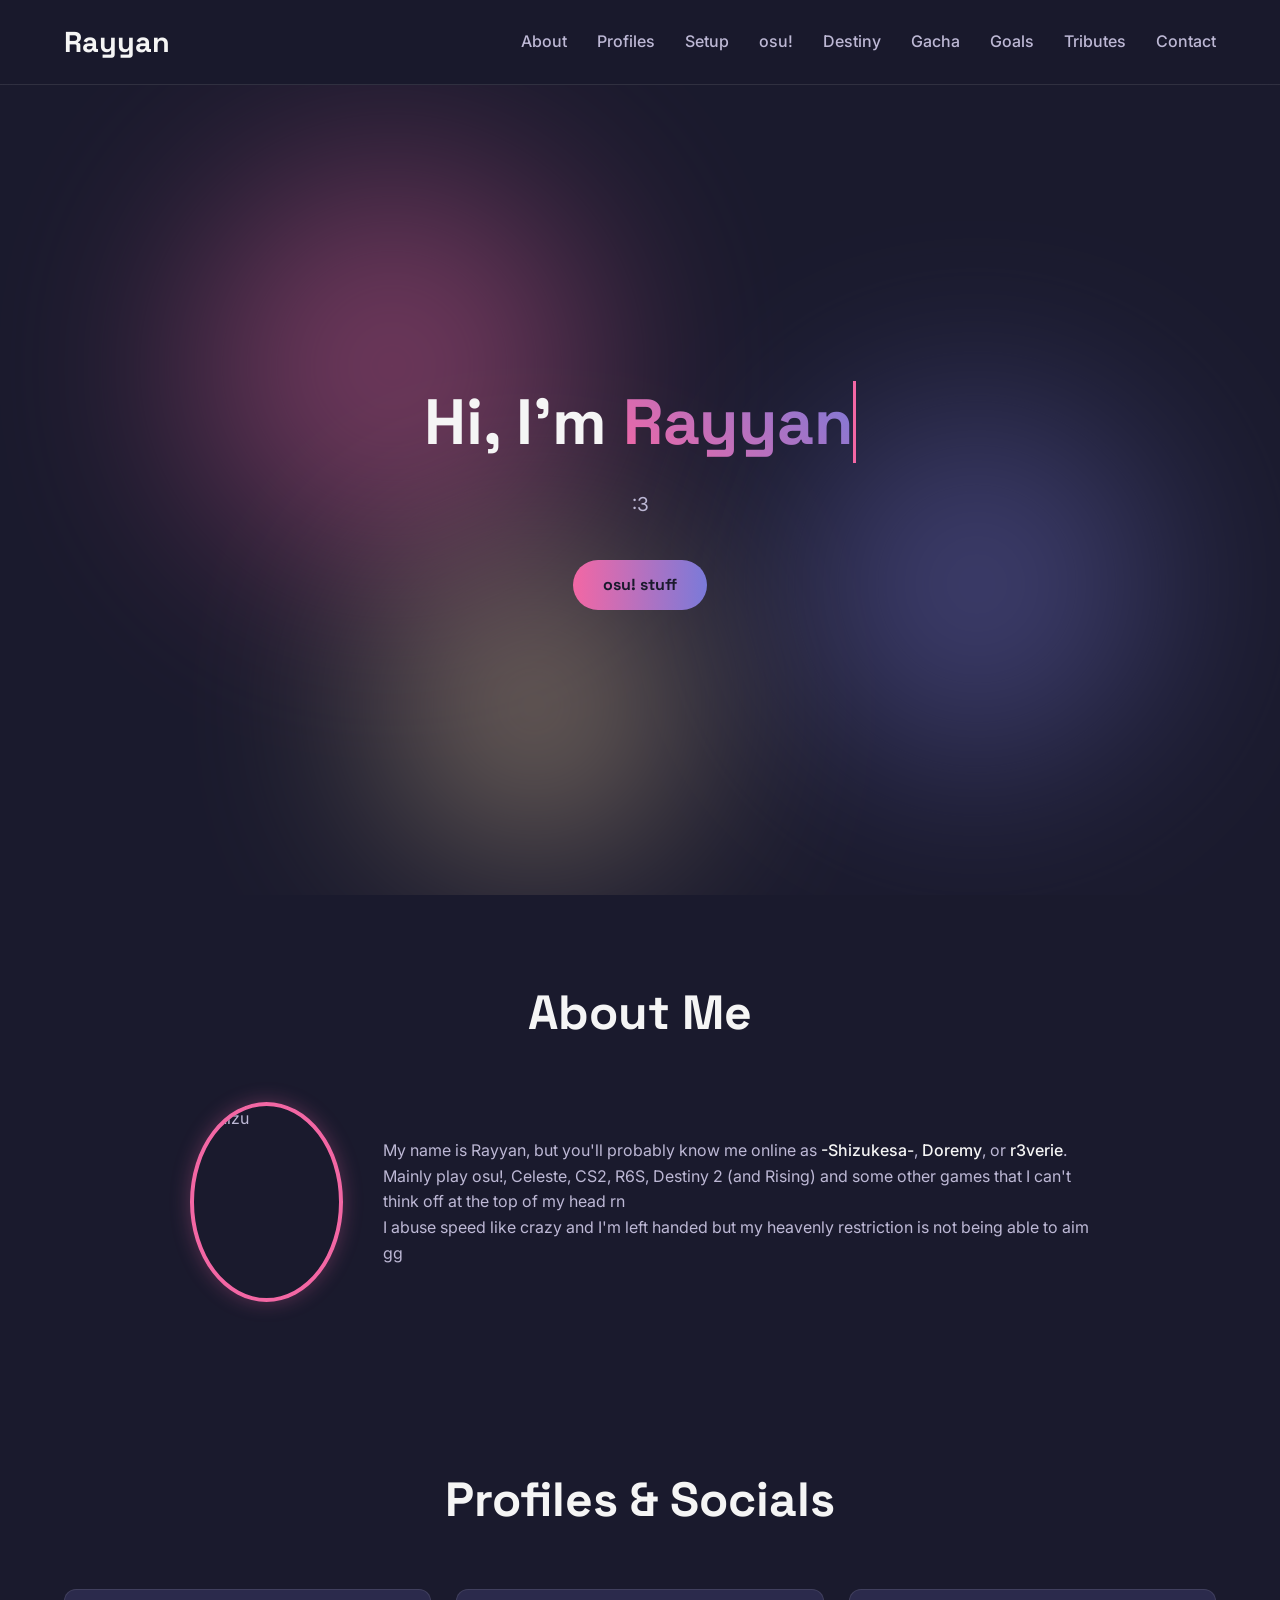
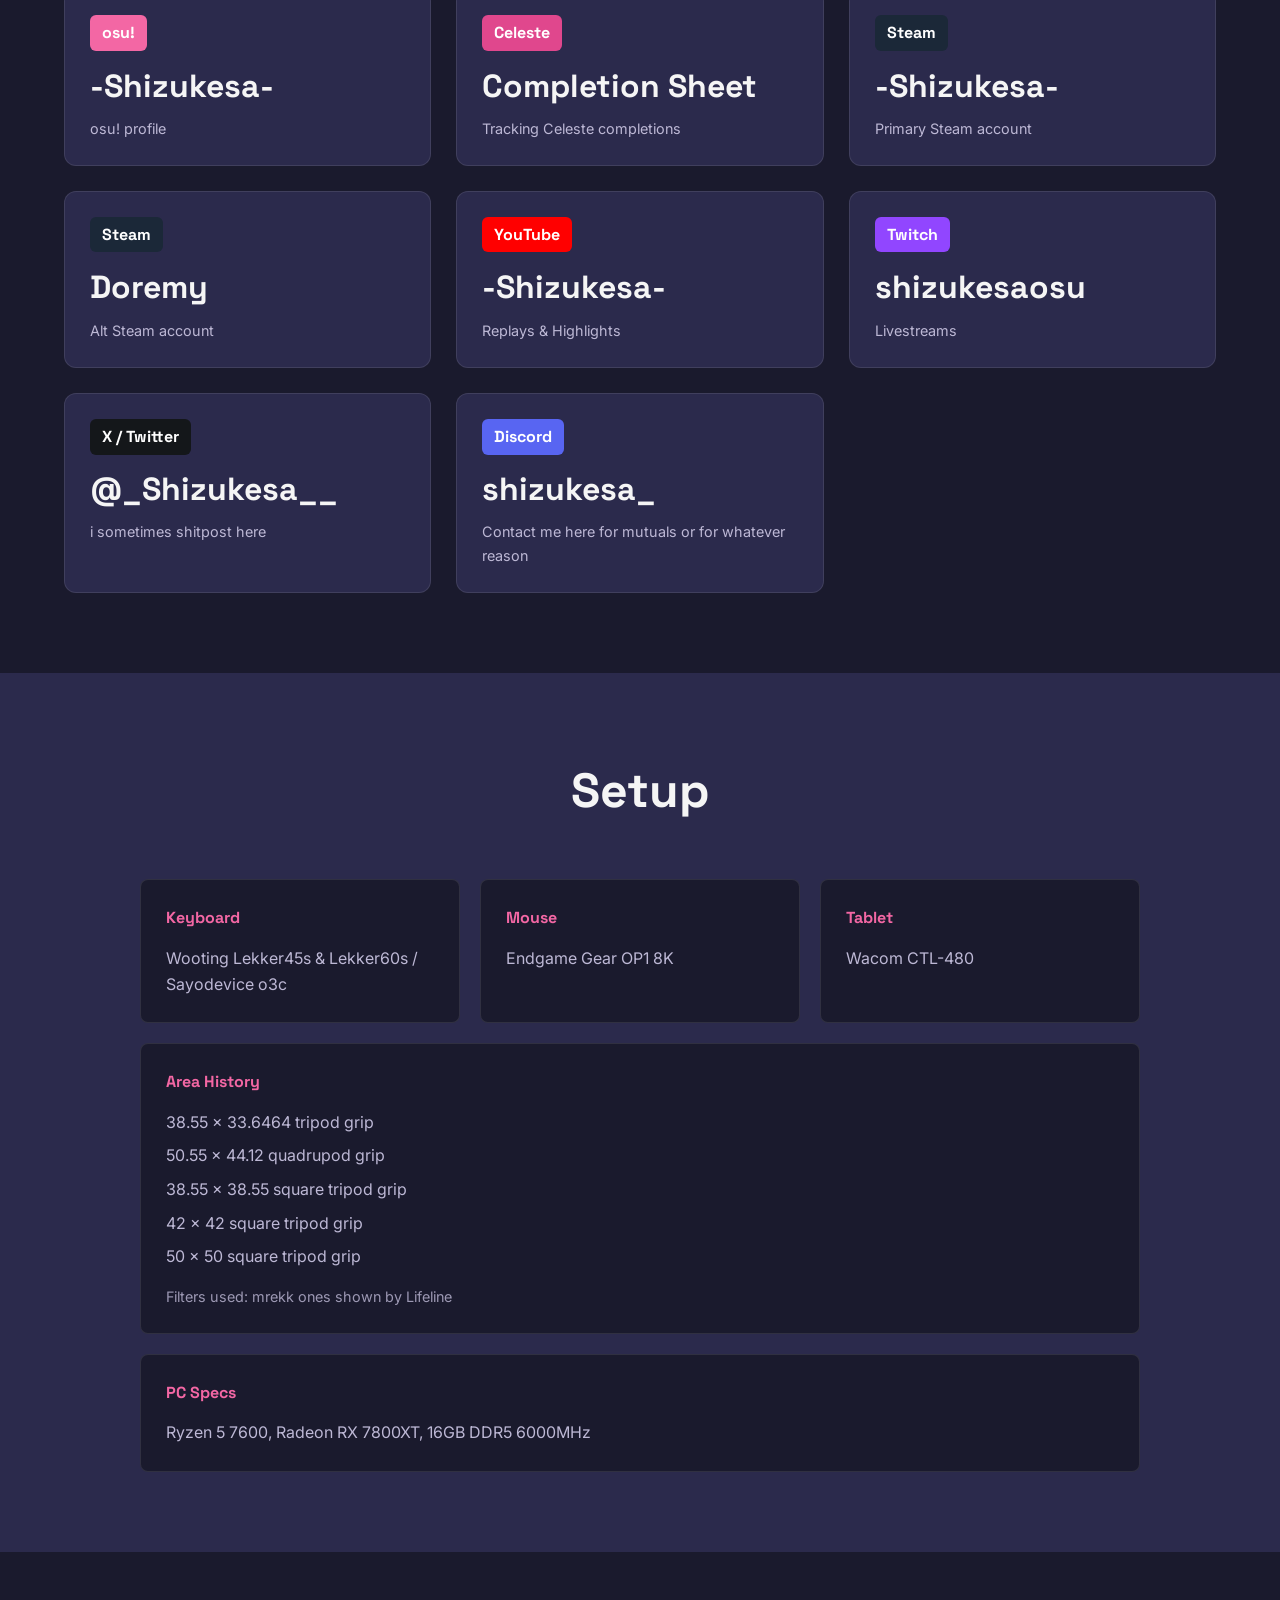
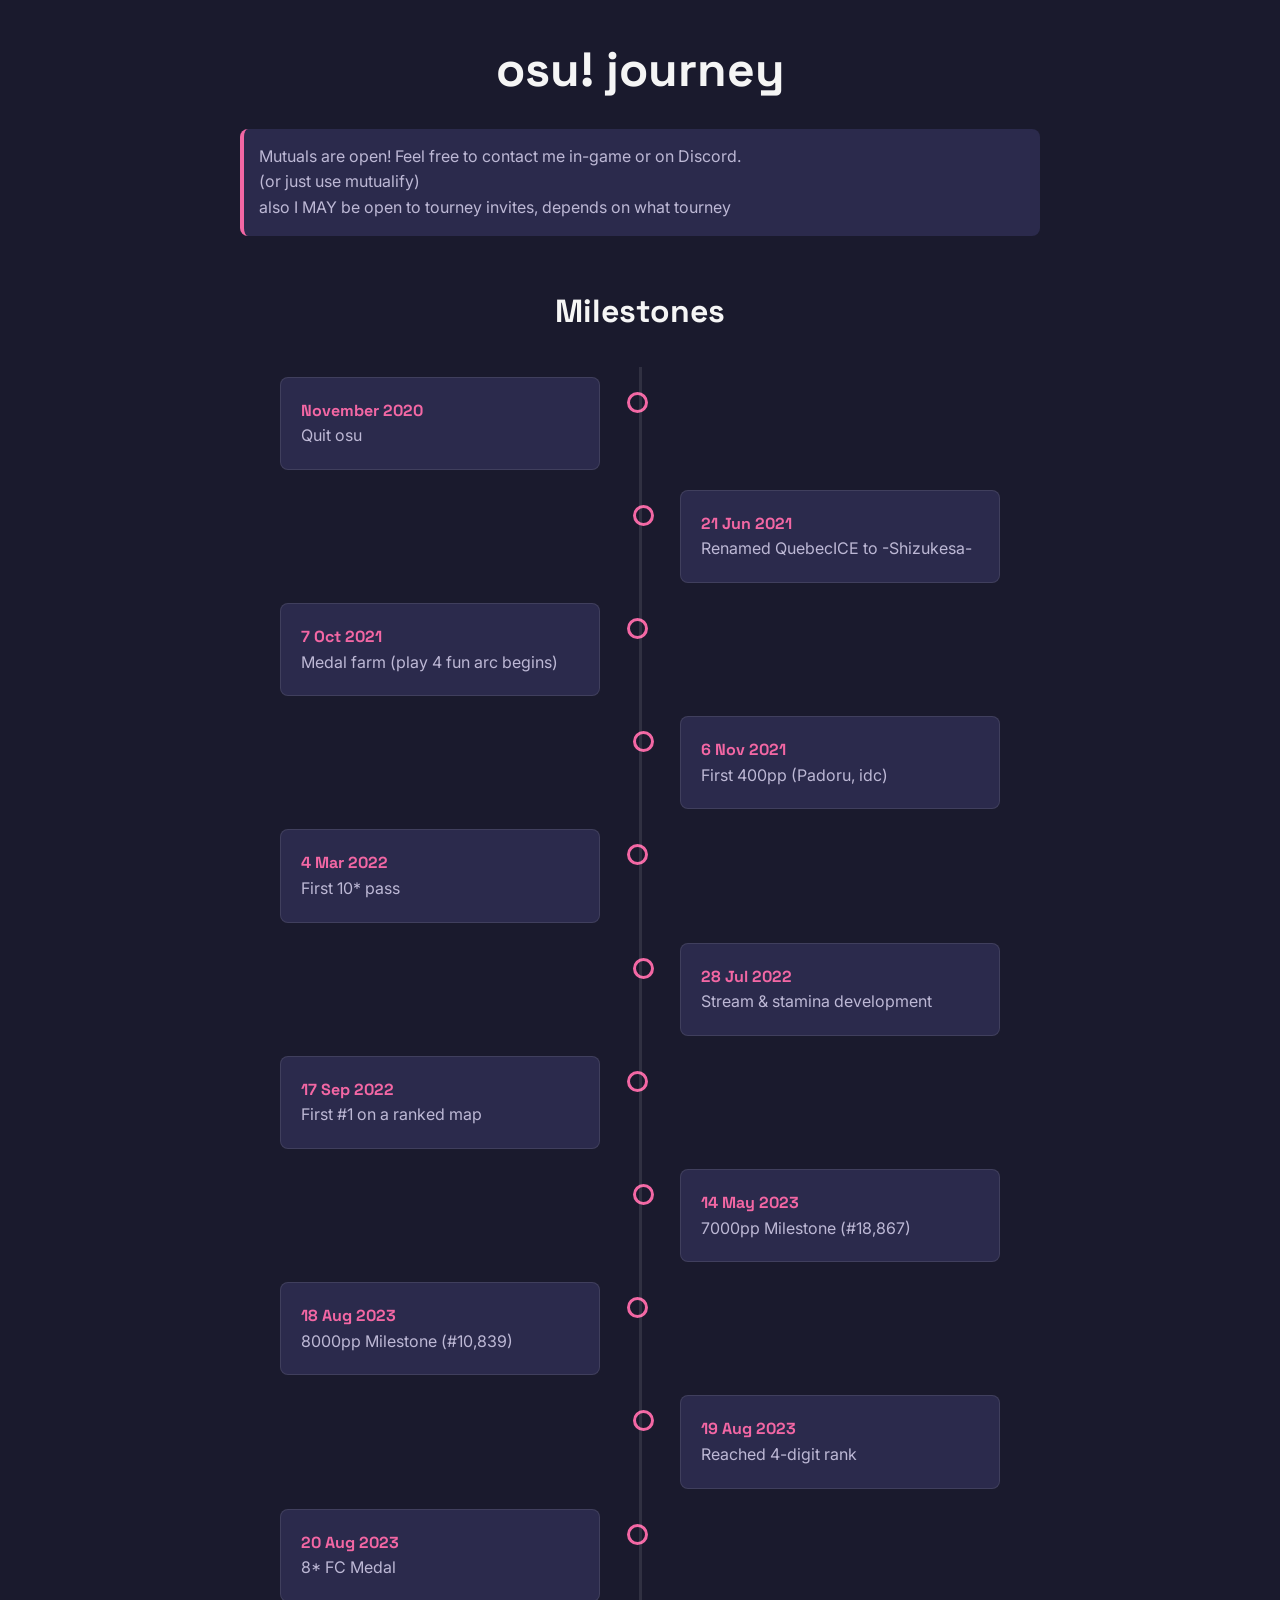
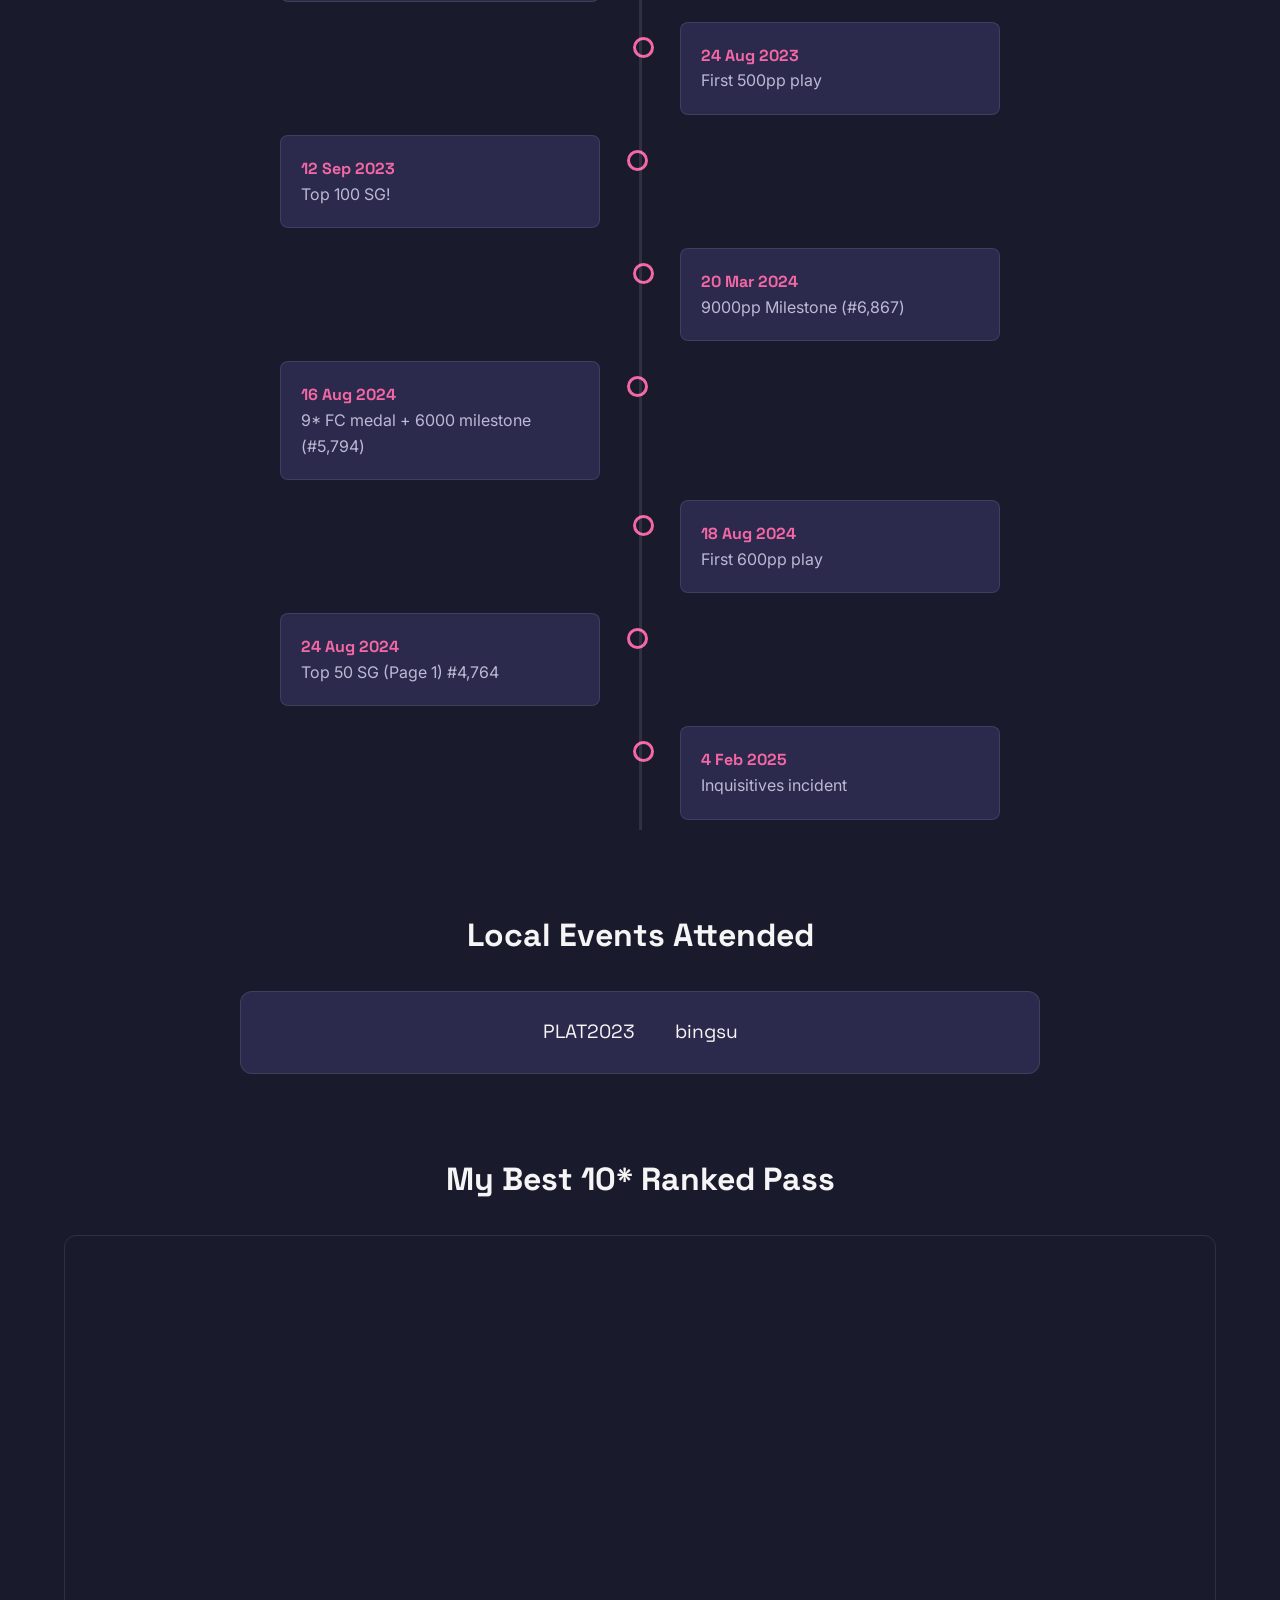
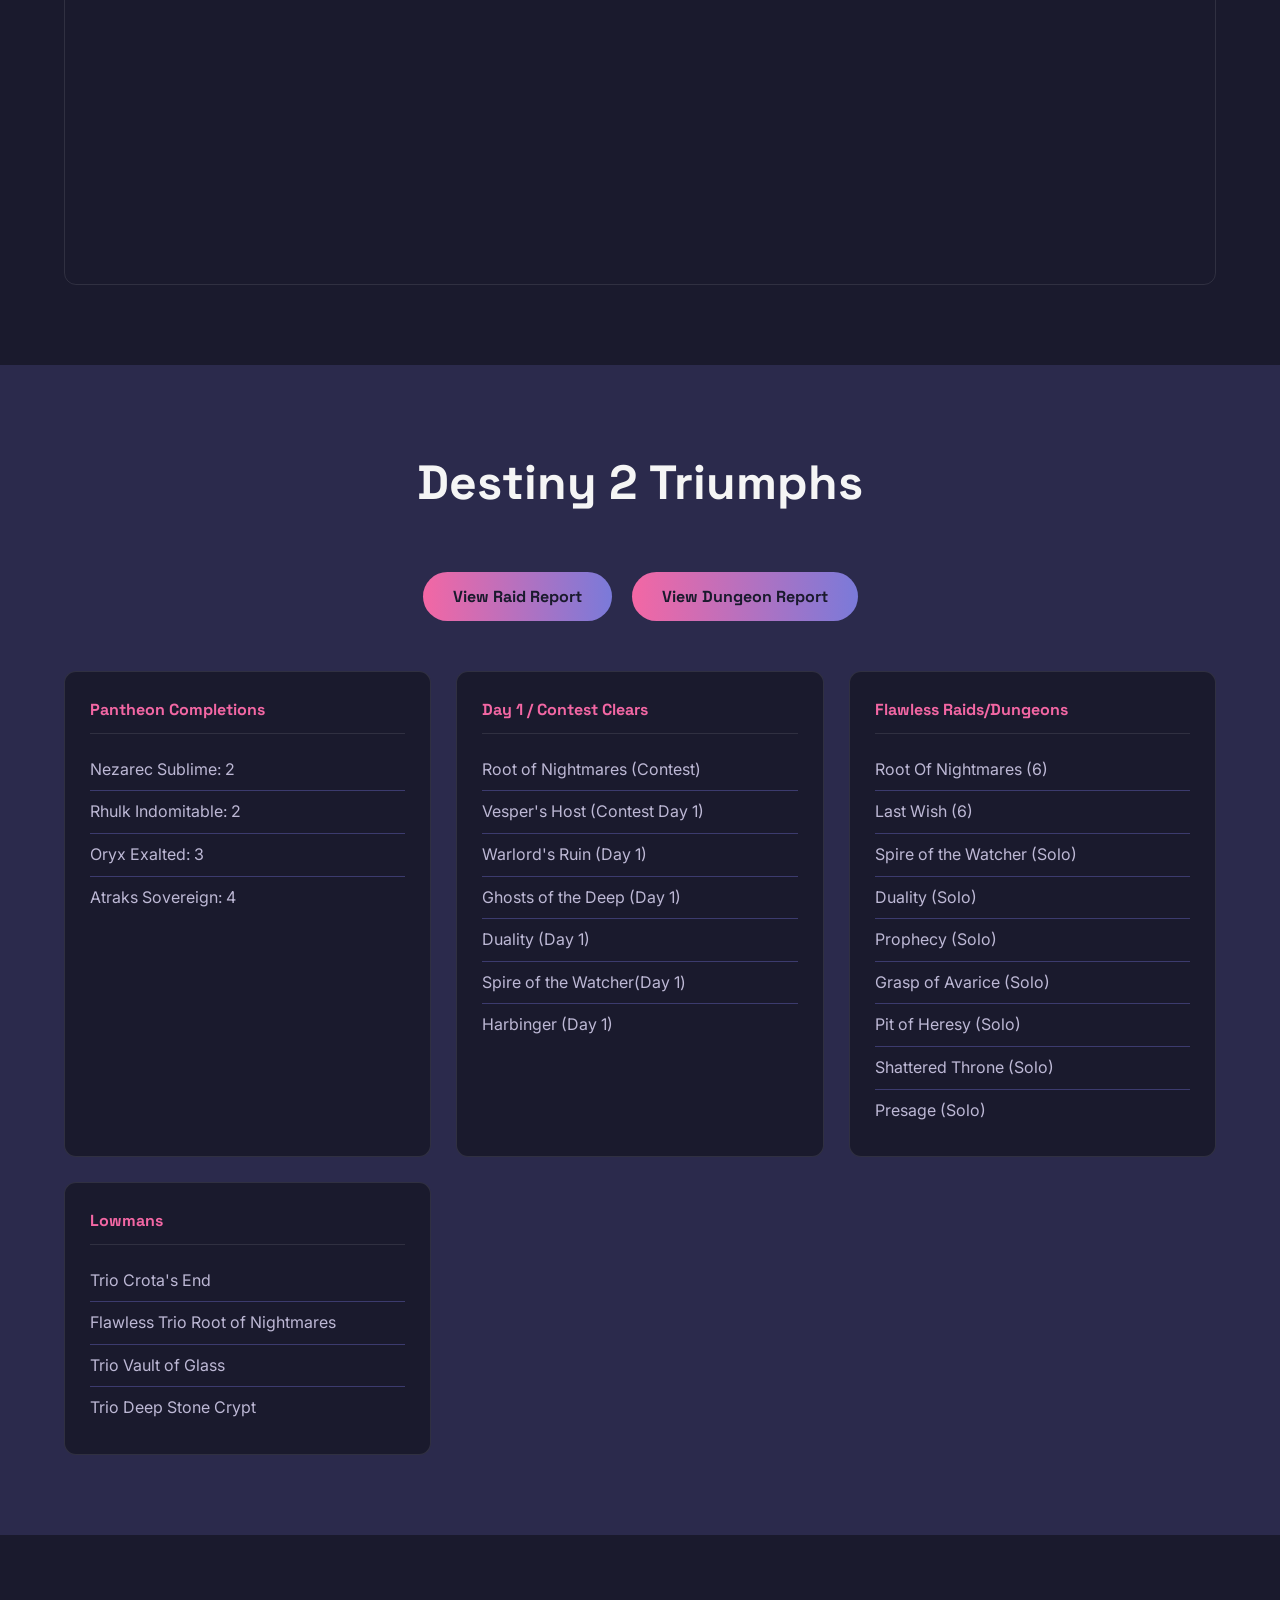
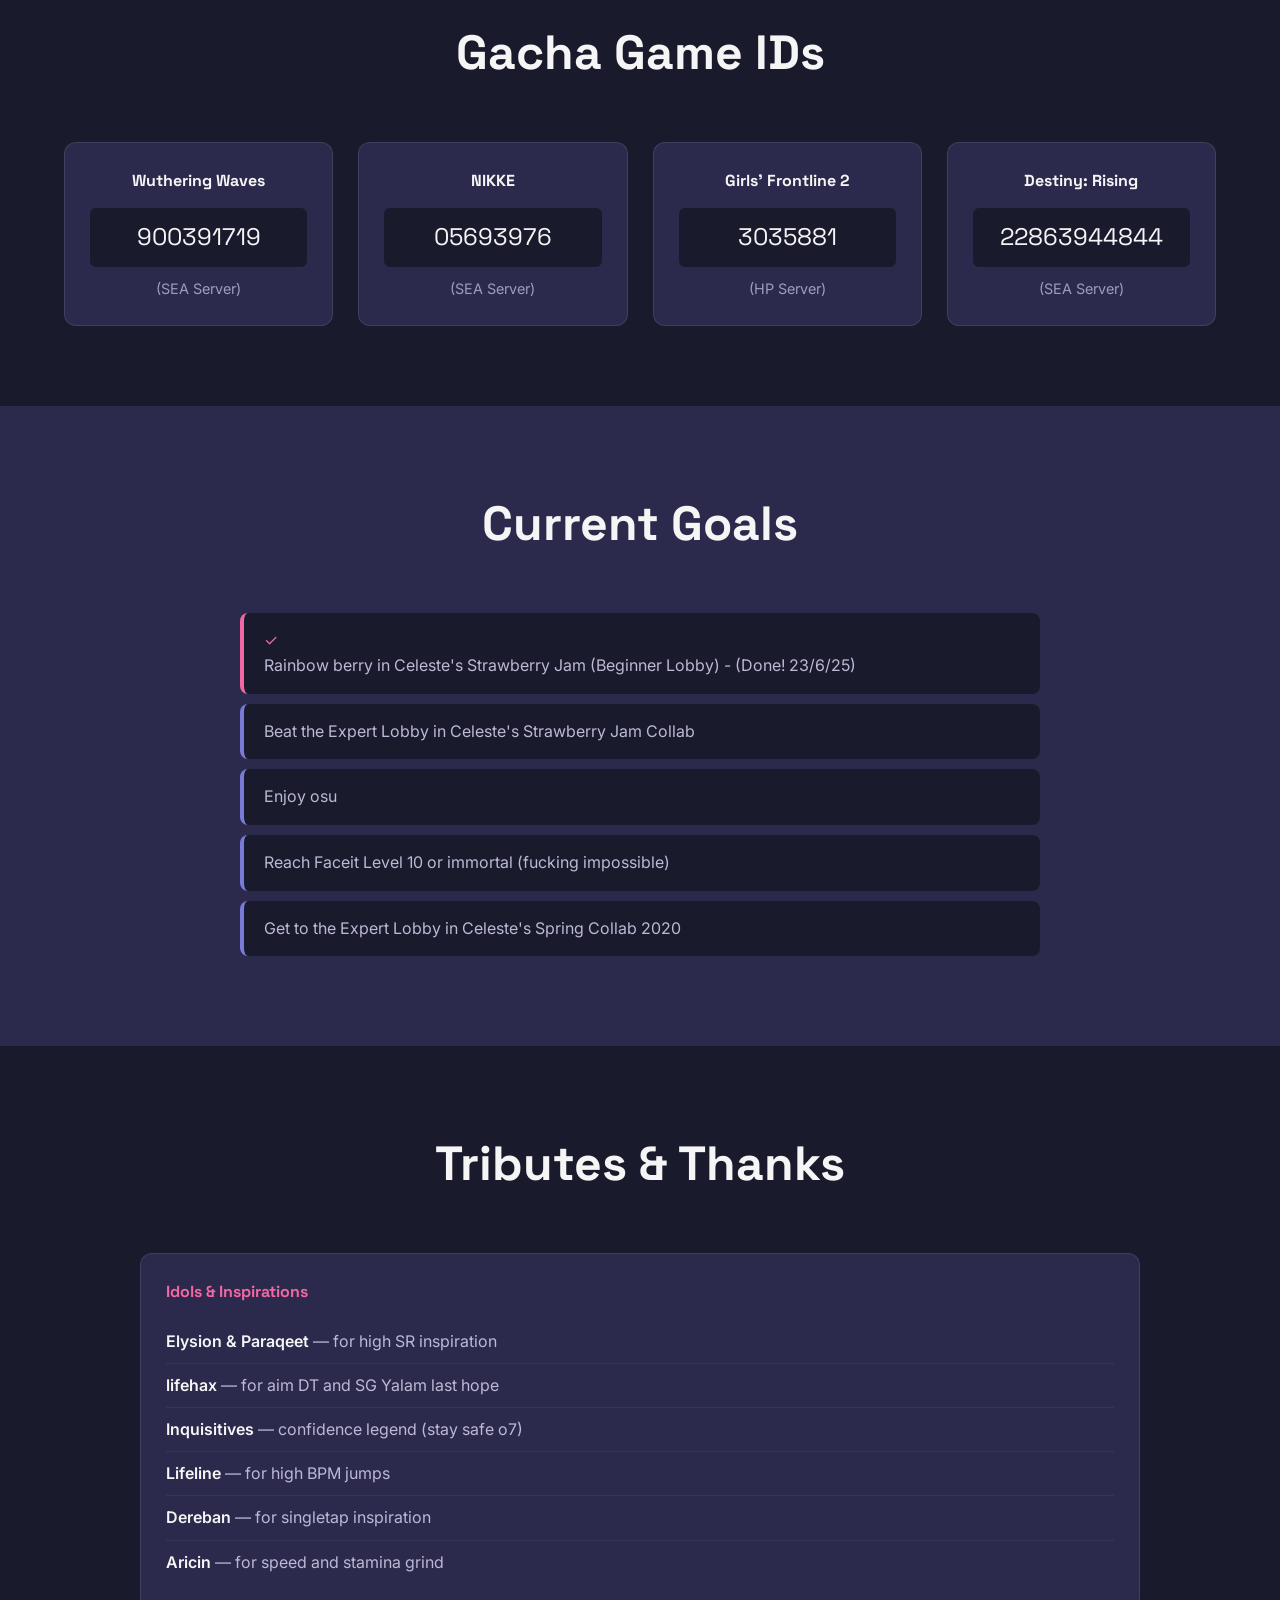
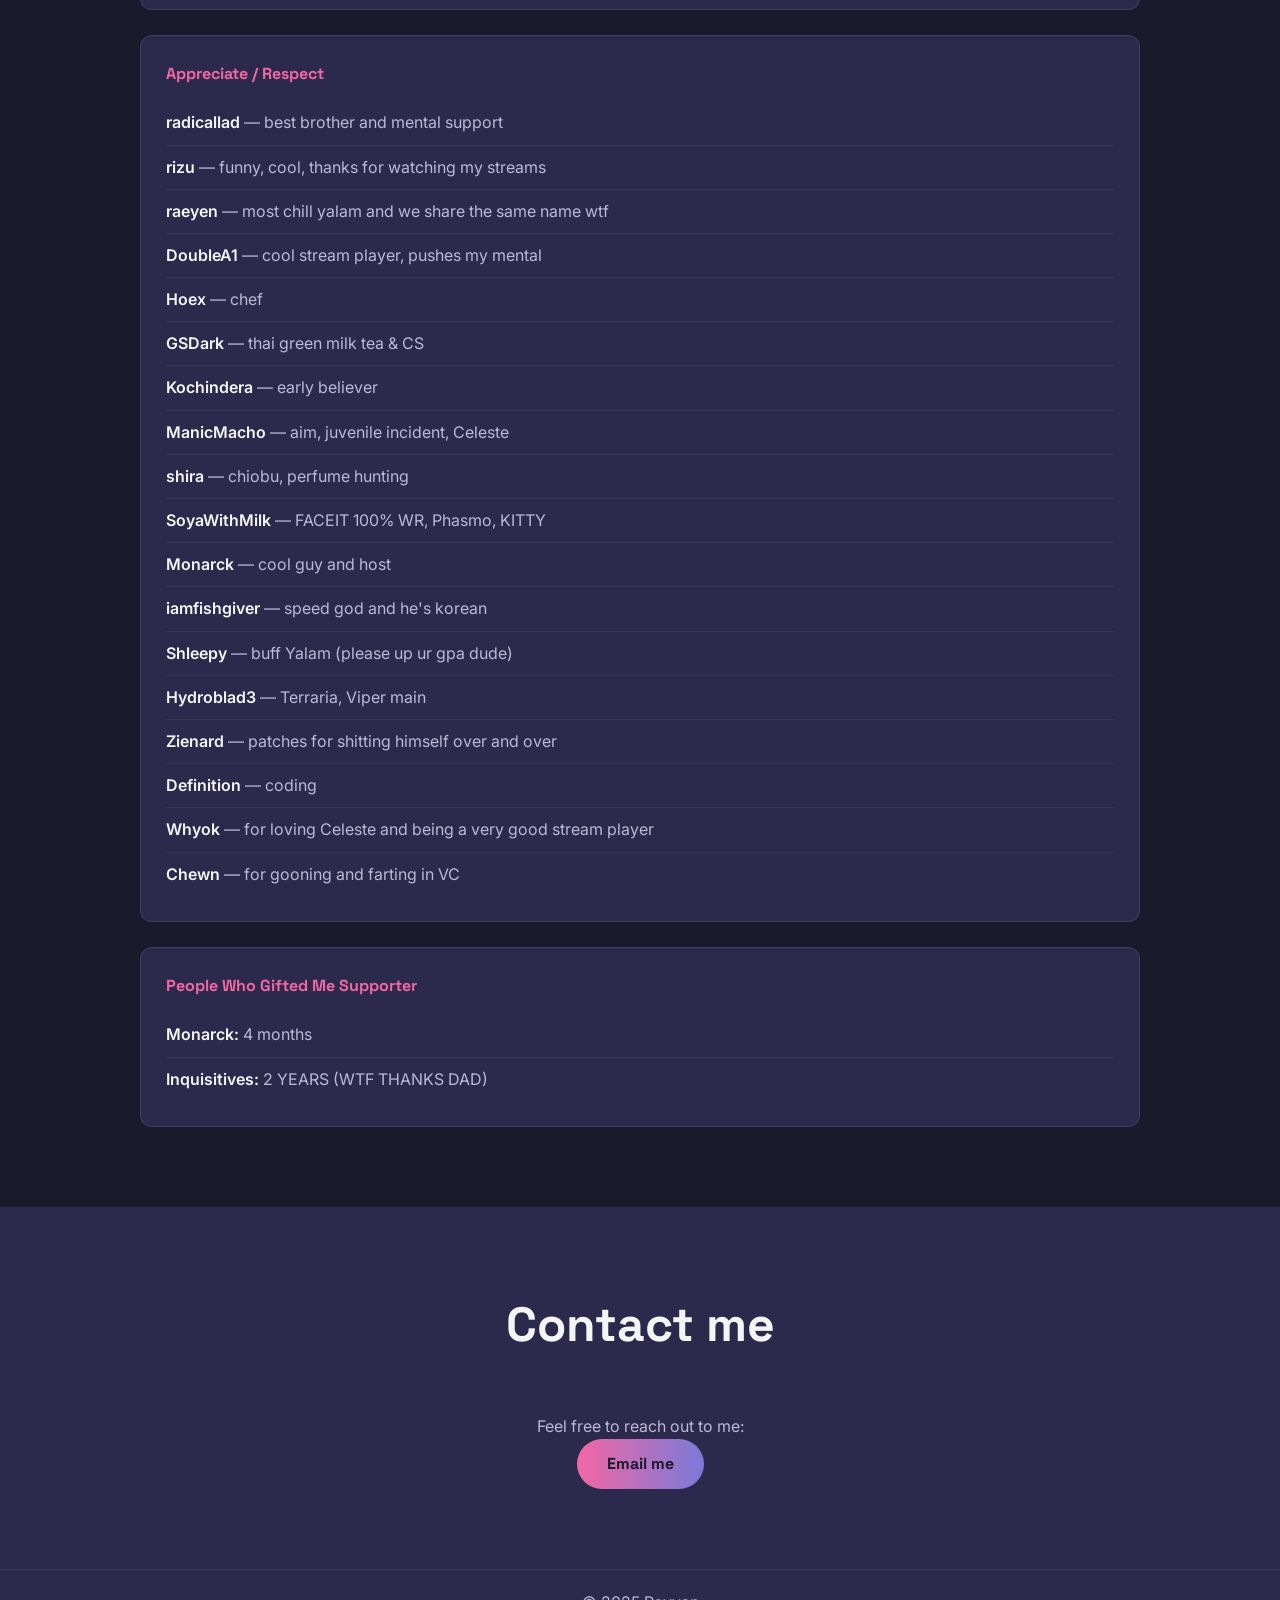
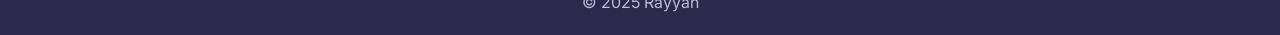
==== commit 7f1f33a1: "changed stuff" ====
--- a/website/index.html
+++ b/website/index.html
@@ -2,20 +2,30 @@
 <html lang="en">
 <head>
     <meta charset="UTF-8">
-    <meta name="viewport" content="width=device-width, initial-scale=1.0">
-    <title>Your Name | Portfolio</title>
+    <meta name="viewport" content="width=device-width, initial-scale-1.0">
+    <title>Rayyan | -Shizukesa-</title>
+    
+    <link rel="preconnect" href="https://fonts.googleapis.com">
+    <link rel="preconnect" href="https://fonts.gstatic.com" crossorigin>
+    <link href="https://fonts.googleapis.com/css2?family=Space+Grotesk:wght@500;700&family=Inter:wght@400;500;600&display=swap" rel="stylesheet">
+    <link href="https://unpkg.com/aos@2.3.1/dist/aos.css" rel="stylesheet">
+
     <link rel="stylesheet" href="style.css">
-    <link href="https://fonts.googleapis.com/css2?family=Poppins:wght@300;400;600;700&display=swap" rel="stylesheet">
 </head>
 <body>
 
     <header>
         <nav>
-            <div class="logo">YourName</div>
+            <div class="logo">Rayyan</div>
             <ul class="nav-links">
                 <li><a href="#about">About</a></li>
-                <li><a href="#projects">Projects</a></li>
-                <li><a href="#gaming">Gaming</a></li>
+                <li><a href="#profiles">Profiles</a></li>
+                <li><a href="#setup">Setup</a></li>
+                <li><a href="#osu-journey">osu!</a></li>
+                <li><a href="#destiny">Destiny</a></li>
+                <li><a href="#gacha">Gacha</a></li>
+                <li><a href="#goals">Goals</a></li>
+                <li><a href="#tributes">Tributes</a></li>
                 <li><a href="#contact">Contact</a></li>
             </ul>
         </nav>
@@ -23,118 +33,227 @@
 
     <main>
         <section id="hero">
-            <div class="hero-content">
+            <div class="hero-content" data-aos="fade-up">
                 <h1>Hi, I'm <span id="name-typewriter"></span></h1>
-                <p>A passionate developer building web applications.</p>
-                <a href="#projects" class="cta-button">View My Work</a>
-            </div>
-        </section>
-
-        <section id="about">
+                <p>:3</p>
+                <a href="#osu-journey" class="cta-button">osu! stuff</a>
+            </div>
+            <div class="aurora-background">
+                <div class="aurora-dot aurora-dot-1"></div>
+                <div class="aurora-dot aurora-dot-2"></div>
+                <div class="aurora-dot aurora-dot-3"></div>
+            </div>
+        </section>
+
+        <section id="about" data-aos="fade-up">
             <h2>About Me</h2>
             <div class="about-container">
-                <img src="https://via.placeholder.com/200" alt="A photo of you" class="about-photo">
-                <div class="about-text">
+                <img src="https://a.ppy.sh/11243637?1675102078.jpeg" alt="shizu" class="about-photo" data-aos="zoom-in">
+                <div class="about-text" data-aos="fade-left">
                     <p>
-                        Hello! I'm a software developer with a passion for creating clean, efficient, and user-friendly digital experiences. I specialize in front-end development but also have experience with back-end technologies.
+                        My name is Rayyan, but you'll probably know me online as <strong>-Shizukesa-</strong>, <strong>Doremy</strong>, or <strong>r3verie</strong>.<br>
+                        Mainly play osu!, Celeste, CS2, R6S, Destiny 2 (and Rising) and some other games that I can't think off at the top of my head rn
                     </p>
                     <p>
-                        When I'm not coding, you can find me exploring new technologies, hiking, or reading a good book. I'm always eager to learn and take on new challenges.
+                        I abuse speed like crazy and I'm left handed but my heavenly restriction is not being able to aim gg 
                     </p>
                 </div>
             </div>
         </section>
 
-        <section id="projects">
-            <h2>My Projects</h2>
-            <div class="project-grid">
-                <div class="project-card">
-                    <img src="https://via.placeholder.com/400x250/333/fff?text=Project+One" alt="Project 1 Screenshot">
-                    <h3>Project One</h3>
-                    <p>A brief description of the project. What it does, the technologies used, and its purpose.</p>
-                    <div class="project-links">
-                        <a href="#" target="_blank">Live Demo</a>
-                        <a href="#" target="_blank">GitHub</a>
-                    </div>
-                </div>
-                <div class="project-card">
-                    <img src="https://via.placeholder.com/400x250/555/fff?text=Project+Two" alt="Project 2 Screenshot">
-                    <h3>Project Two</h3>
-                    <p>A brief description of the project. What it does, the technologies used, and its purpose.</p>
-                    <div class="project-links">
-                        <a href="#" target="_blank">Live Demo</a>
-                        <a href="#" target="_blank">GitHub</a>
-                    </div>
-                </div>
-                <div class="project-card">
-                    <img src="https://via.placeholder.com/400x250/777/fff?text=Project+Three" alt="Project 3 Screenshot">
-                    <h3>Project Three</h3>
-                    <p>A brief description of the project. What it does, the technologies used, and its purpose.</p>
-                    <div class="project-links">
-                        <a href="#" target="_blank">Live Demo</a>
-                        <a href="#" target="_blank">GitHub</a>
-                    </div>
-                </div>
-            </div>
-        </section>
-
-        <section id="gaming">
-            <h2>Gaming Profiles</h2>
+        <section id="profiles" data-aos="fade-up">
+            <h2>Profiles & Socials</h2>
+            <div class="profiles-grid">
+                <a href="https://osu.ppy.sh/users/11243637" target="_blank" class="profile-card" data-aos="fade-up" data-aos-delay="100"><div class="profile-icon">osu!</div><h3>-Shizukesa-</h3><p>osu! profile</p></a>
+                <a href="https://docs.google.com/spreadsheets/d/1UATpTP02OkudbimWgsJlu1_FwhaaGsnqu2rx2TyXd28/edit?usp=sharing" target="_blank" class="profile-card" data-aos="fade-up" data-aos-delay="200"><div class="profile-icon celeste">Celeste</div><h3>Completion Sheet</h3><p>Tracking Celeste completions</p></a>
+                <a href="https://steamcommunity.com/id/-shizukesa-/" target="_blank" class="profile-card" data-aos="fade-up" data-aos-delay="300"><div class="profile-icon steam">Steam</div><h3>-Shizukesa-</h3><p>Primary Steam account</p></a>
+                <a href="https://steamcommunity.com/id/doremyy" target="_blank" class="profile-card" data-aos="fade-up" data-aos-delay="400"><div class="profile-icon steam">Steam</div><h3>Doremy</h3><p>Alt Steam account</p></a>
+                <a href="https://www.youtube.com/channel/UC3H4QL3wsy3oVlpXH2tjo4Q" target="_blank" class="profile-card" data-aos="fade-up" data-aos-delay="500"><div class="profile-icon youtube">YouTube</div><h3>-Shizukesa-</h3><p>Replays & Highlights</p></a>
+                <a href="https://www.twitch.tv/shizukesaosu" target="_blank" class="profile-card" data-aos="fade-up" data-aos-delay="600"><div class="profile-icon twitch">Twitch</div><h3>shizukesaosu</h3><p>Livestreams</p></a>
+                <a href="https://x.com/_Shizukesa__" target="_blank" class="profile-card" data-aos="fade-up" data-aos-delay="700"><div class="profile-icon twitter">X / Twitter</div><h3>@_Shizukesa__</h3><p>i sometimes shitpost here</p></a>
+                <a href="#" class="profile-card" data-aos="fade-up" data-aos-delay="800" style="cursor: default;"><div class="profile-icon discord">Discord</div><h3>shizukesa_</h3><p>Contact me here for mutuals or for whatever reason</p></a>
+            </div>
+        </section>
+
+        <section id="setup" data-aos="fade-up">
+            <h2>Setup</h2>
+            <div class="setup-grid">
+                <div class="setup-card" data-aos="fade-up" data-aos-delay="100"><h4>Keyboard</h4><p>Wooting Lekker45s & Lekker60s / Sayodevice o3c</p></div>
+                <div class="setup-card" data-aos="fade-up" data-aos-delay="200"><h4>Mouse</h4><p>Endgame Gear OP1 8K</p></div>
+                <div class="setup-card" data-aos="fade-up" data-aos-delay="300"><h4>Tablet</h4><p>Wacom CTL-480</p></div>
+                <div class="setup-card full-width-card" data-aos="fade-up" data-aos-delay="400">
+                    <h4>Area History</h4>
+                    <ul>
+                        <li>38.55 x 33.6464 tripod grip</li>
+                        <li>50.55 x 44.12 quadrupod grip</li>
+                        <li>38.55 x 38.55 square tripod grip</li>
+                        <li>42 x 42 square tripod grip</li>
+                        <li>50 x 50 square tripod grip</li>
+                    </ul>
+                    <p class="filters-note">Filters used: mrekk ones shown by Lifeline</p>
+                </div>
+                <div class="setup-card full-width-card" data-aos="fade-up" data-aos-delay="100">
+                    <h4>PC Specs</h4>
+                    <p>Ryzen 5 7600, Radeon RX 7800XT, 16GB DDR5 6000MHz</p>
+                </div>
+            </div>
         </section>
         
-        <section id="osu">
-            <h3>osu! Profile</h3>
-            <div class="osu-profile-card">
-                <div class="osu-header">
-                    <img src="https://a.ppy.sh/11243637?1675102078.jpeg" alt="osu! profile picture" class="osu-pfp">
-                    <div class="osu-user-info">
-                        <h4>nanawo</h4>
-                        <p>Lvl 106 | Singapore</p>
-                    </div>
-                </div>
-                <div class="osu-stats-grid">
-                    <div class="stat-item">
-                        <span class="stat-label">Global Rank</span>
-                        <span class="stat-value">#3,623</span>
-                    </div>
-                    <div class="stat-item">
-                        <span class="stat-label">Performance</span>
-                        <span class="stat-value">11,940pp</span>
-                    </div>
-                    <div class="stat-item">
-                        <span class="stat-label">Accuracy</span>
-                        <span class="stat-value">98.92%</span>
-                    </div>
-                    <div class="stat-item">
-                        <span class="stat-label">Play Count</span>
-                        <span class="stat-value">110,317</span>
-                    </div>
-                </div>
-                <a href="https://osu.ppy.sh/users/11243637" target="_blank" class="cta-button profile-button">View Full Profile</a>
+        <section id="osu-journey" data-aos="fade-up">
+            <h2>osu! journey</h2>
+            <p class="mutuals-note" data-aos="zoom-in">
+                Mutuals are open! Feel free to contact me in-game or on Discord. <br>(or just use mutualify)<br>also I MAY be open to tourney invites, depends on what tourney
+            </p>
+            <div class="journey-subsection" data-aos="fade-up">
+                <h3>Milestones</h3>
+                <div class="timeline">
+                    <div class="timeline-item" data-aos="fade-right"><div class="timeline-content"><h4>November 2020</h4><p>Quit osu</p></div></div>
+                    <div class="timeline-item" data-aos="fade-left"><div class="timeline-content"><h4>21 Jun 2021</h4><p>Renamed QuebecICE to -Shizukesa-</p></div></div>
+                    <div class="timeline-item" data-aos="fade-right"><div class="timeline-content"><h4>7 Oct 2021</h4><p>Medal farm (play 4 fun arc begins)</p></div></div>
+                    <div class="timeline-item" data-aos="fade-left"><div class="timeline-content"><h4>6 Nov 2021</h4><p>First 400pp (Padoru, idc)</p></div></div>
+                    <div class="timeline-item" data-aos="fade-right"><div class="timeline-content"><h4>4 Mar 2022</h4><p>First 10* pass</p></div></div>
+                    <div class="timeline-item" data-aos="fade-left"><div class="timeline-content"><h4>28 Jul 2022</h4><p>Stream & stamina development</p></div></div>
+                    <div class="timeline-item" data-aos="fade-right"><div class="timeline-content"><h4>17 Sep 2022</h4><p>First #1 on a ranked map</p></div></div>
+                    <div class="timeline-item" data-aos="fade-left"><div class="timeline-content"><h4>14 May 2023</h4><p>7000pp Milestone (#18,867)</p></div></div>
+                    <div class="timeline-item" data-aos="fade-right"><div class="timeline-content"><h4>18 Aug 2023</h4><p>8000pp Milestone (#10,839)</p></div></div>
+                    <div class="timeline-item" data-aos="fade-left"><div class="timeline-content"><h4>19 Aug 2023</h4><p>Reached 4-digit rank</p></div></div>
+                    <div class="timeline-item" data-aos="fade-right"><div class="timeline-content"><h4>20 Aug 2023</h4><p>8* FC Medal</p></div></div>
+                    <div class="timeline-item" data-aos="fade-left"><div class="timeline-content"><h4>24 Aug 2023</h4><p>First 500pp play</p></div></div>
+                    <div class="timeline-item" data-aos="fade-right"><div class="timeline-content"><h4>12 Sep 2023</h4><p>Top 100 SG!</p></div></div>
+                    <div class="timeline-item" data-aos="fade-left"><div class="timeline-content"><h4>20 Mar 2024</h4><p>9000pp Milestone (#6,867)</p></div></div>
+                    <div class="timeline-item" data-aos="fade-right"><div class="timeline-content"><h4>16 Aug 2024</h4><p>9* FC medal + 6000 milestone (#5,794)</p></div></div>
+                    <div class="timeline-item" data-aos="fade-left"><div class="timeline-content"><h4>18 Aug 2024</h4><p>First 600pp play</p></div></div>
+                    <div class="timeline-item" data-aos="fade-right"><div class="timeline-content"><h4>24 Aug 2024</h4><p>Top 50 SG (Page 1) #4,764</p></div></div>
+                    <div class="timeline-item" data-aos="fade-left"><div class="timeline-content"><h4>4 Feb 2025</h4><p>Inquisitives incident</p></div></div>
+                </div>
+            </div>
+            <div class="journey-subsection" data-aos="fade-up">
+                <h3>Local Events Attended</h3>
+                <div class="events-list" data-aos="zoom-in-up">
+                    <ul>
+                        <li>PLAT2023</li>
+                        <li>bingsu</li>
+                    </ul>
+                </div>
+            </div>
+            <div class="journey-subsection" data-aos="fade-up">
+                <h3>My Best 10* Ranked Pass</h3>
+                <div class="video-responsive" data-aos="zoom-in-up">
+                   <iframe width="420" height="315" src="https://www.youtube.com/embed/HAwmdwxaNiI" title="speed of link b rank 10.16⭐" frameborder="0" allow="accelerometer; autoplay; clipboard-write; encrypted-media; gyroscope; picture-in-picture; web-share" referrerpolicy="strict-origin-when-cross-origin" allowfullscreen></iframe>
+                </div>
+            </div>
+        </section>
+
+        <section id="destiny" data-aos="fade-up">
+            <h2>Destiny 2 Triumphs</h2>
+            <div class="report-buttons" data-aos="fade-up">
+                <a href="https://raid.report/pc/4611686018494398161" target="_blank" class="cta-button">View Raid Report</a>
+                <a href="https://dungeon.report/pc/4611686018494398161" target="_blank" class="cta-button">View Dungeon Report</a>
+            </div>
+            <div class="achievements-grid">
+                <div class="achievement-card" data-aos="fade-up" data-aos-delay="100"><h4>Pantheon Completions</h4><ul><li>Nezarec Sublime: 2</li><li>Rhulk Indomitable: 2</li><li>Oryx Exalted: 3</li><li>Atraks Sovereign: 4</li></ul></div>
+                <div class="achievement-card" data-aos="fade-up" data-aos-delay="200"><h4>Day 1 / Contest Clears</h4><ul><li>Root of Nightmares (Contest)</li><li>Vesper's Host (Contest Day 1)</li><li>Warlord's Ruin (Day 1)</li><li>Ghosts of the Deep (Day 1)</li><li>Duality (Day 1)</li><li>Spire of the Watcher(Day 1)</li><li>Harbinger (Day 1)</li></ul></div>
+                <div class="achievement-card" data-aos="fade-up" data-aos-delay="300"><h4>Flawless Raids/Dungeons</h4><ul><li>Root Of Nightmares (6)</li><li>Last Wish (6)</li><li>Spire of the Watcher (Solo)</li><li>Duality (Solo)</li><li>Prophecy (Solo)</li><li>Grasp of Avarice (Solo)</li><li>Pit of Heresy (Solo)</li><li>Shattered Throne (Solo)</li><li>Presage (Solo)</li></ul></div>
+                <div class="achievement-card" data-aos="fade-up" data-aos-delay="400"><h4>Lowmans</h4><ul><li>Trio Crota's End</li><li>Flawless Trio Root of Nightmares</li><li>Trio Vault of Glass</li><li>Trio Deep Stone Crypt</li></ul></div>
             </div>
         </section>
         
-        <section id="celeste">
-            <h3>Celeste Completion</h3>
-            <div class="celeste-completion-container">
-                <p class="celeste-description">Tracking my journey through the highs and lows of Mount Celeste. Here is my live progress sheet!</p>
-                <div class="celeste-sheet-embed">
-                    <iframe src="https://docs.google.com/spreadsheets/d/e/2PACX-1vR8v3uKjR6H7k_WfP699s5X8d1lJkIas-j9f5c4aFm7hJ3w1Jk_Vz4m9Z7uG8n7Q2w3A0e7A/pubhtml?gid=1356987404&single=true&widget=false&headers=false&chrome=false"></iframe>
-                </div>
-            </div>
-        </section>
-
-        <section id="contact">
-            <h2>Get In Touch</h2>
-            <p>I'm currently open to new opportunities. Feel free to reach out!</p>
-            <a href="mailto:youremail@example.com" class="cta-button">Say Hello</a>
+        <section id="gacha" data-aos="fade-up">
+            <h2>Gacha Game IDs</h2>
+            <div class="gacha-grid">
+                <div class="gacha-card" data-aos="fade-up" data-aos-delay="100">
+                    <h4>Wuthering Waves</h4>
+                    <p class="uid">900391719</p>
+                    <p class="server">(SEA Server)</p>
+                </div>
+                <div class="gacha-card" data-aos="fade-up" data-aos-delay="200">
+                    <h4>NIKKE</h4>
+                    <p class="uid">05693976</p>
+                    <p class="server">(SEA Server)</p>
+                </div>
+                <div class="gacha-card" data-aos="fade-up" data-aos-delay="300">
+                    <h4>Girls' Frontline 2</h4>
+                    <p class="uid">3035881</p>
+                    <p class="server">(HP Server)</p>
+                </div>
+                <div class="gacha-card" data-aos="fade-up" data-aos-delay="400">
+                    <h4>Destiny: Rising</h4>
+                    <p class="uid">22863944844</p>
+                    <p class="server">(SEA Server)</p>
+                </div>
+            </div>
+        </section>
+
+        <section id="goals" data-aos="fade-up">
+            <h2>Current Goals</h2>
+            <div class="goals-list" data-aos="zoom-in-up">
+                <div class="goal-item done"><p>Rainbow berry in Celeste's Strawberry Jam (Beginner Lobby) - (Done! 23/6/25)</p></div>
+                <div class="goal-item"><p>Beat the Expert Lobby in Celeste's Strawberry Jam Collab</p></div>
+                <div class="goal-item"><p>Enjoy osu</p></div>
+                <div class="goal-item"><p>Reach Faceit Level 10 or immortal (fucking impossible)</p></div>
+                <div class="goal-item"><p>Get to the Expert Lobby in Celeste's Spring Collab 2020</p></div>
+            </div>
+        </section>
+
+        <section id="tributes" data-aos="fade-up">
+            <h2>Tributes & Thanks</h2>
+            <div class="tributes-grid">
+                <div class="tribute-card full-width-card" data-aos="fade-up" data-aos-delay="100">
+                    <h4>Idols & Inspirations</h4>
+                    <ul>
+                        <li><strong>Elysion & Paraqeet</strong> — for high SR inspiration</li>
+                        <li><strong>lifehax</strong> — for aim DT and SG Yalam last hope</li>
+                        <li><strong>Inquisitives</strong> — confidence legend (stay safe o7)</li>
+                        <li><strong>Lifeline</strong> — for high BPM jumps</li>
+                        <li><strong>Dereban</strong> — for singletap inspiration</li>
+                        <li><strong>Aricin</strong> — for speed and stamina grind</li>
+                    </ul>
+                </div>
+                <div class="tribute-card full-width-card" data-aos="fade-up" data-aos-delay="200">
+                    <h4>Appreciate / Respect</h4>
+                    <ul>
+                        <li><strong>radicallad</strong> — best brother and mental support</li>
+                        <li><strong>rizu</strong> — funny, cool, thanks for watching my streams</li>
+                        <li><strong>raeyen</strong> — most chill yalam and we share the same name wtf</li>
+                        <li><strong>DoubleA1</strong> — cool stream player, pushes my mental</li>
+                        <li><strong>Hoex</strong> — chef</li>
+                        <li><strong>GSDark</strong> — thai green milk tea & CS</li>
+                        <li><strong>Kochindera</strong> — early believer</li>
+                        <li><strong>ManicMacho</strong> — aim, juvenile incident, Celeste</li>
+                        <li><strong>shira</strong> — chiobu, perfume hunting</li>
+                        <li><strong>SoyaWithMilk</strong> — FACEIT 100% WR, Phasmo, KITTY</li>
+                        <li><strong>Monarck</strong> — cool guy and host</li>
+                        <li><strong>iamfishgiver</strong> — speed god and he's korean</li>
+                        <li><strong>Shleepy</strong> — buff Yalam (please up ur gpa dude)</li>
+                        <li><strong>Hydroblad3</strong> — Terraria, Viper main</li>
+                        <li><strong>Zienard</strong> — patches for shitting himself over and over</li>
+                        <li><strong>Definition</strong> — coding</li>
+                        <li><strong>Whyok</strong> — for loving Celeste and being a very good stream player</li>
+                        <li><strong>Chewn</strong> — for gooning and farting in VC</li>
+                    </ul>
+                </div>
+                <div class="tribute-card full-width-card" data-aos="fade-up" data-aos-delay="300">
+                    <h4>People Who Gifted Me Supporter</h4>
+                    <ul>
+                        <li><strong>Monarck:</strong> 4 months</li>
+                        <li><strong>Inquisitives:</strong> 2 YEARS (WTF THANKS DAD)</li>
+                    </ul>
+                </div>
+            </div>
+        </section>
+
+        <section id="contact" data-aos="fade-up">
+            <h2>Contact me</h2>
+            <p>Feel free to reach out to me:</p>
+            <a href="mailto:r3.ve.rieeeee@gmail.com" class="cta-button">Email me</a>
         </section>
     </main>
 
     <footer>
-        <p>&copy; 2025 Your Name. All rights reserved.</p>
+        <p>&copy; 2025 Rayyan</p>
     </footer>
 
+    <script src="https://unpkg.com/aos@2.3.1/dist/aos.js"></script>
     <script src="script.js"></script>
 </body>
 </html>
--- a/website/style.css
+++ b/website/style.css
@@ -1,116 +1,297 @@
-/* ===== NEW GAMING STYLES START HERE ===== */
-
-/* General Gaming Section Title */
-#gaming h2 {
-    margin-bottom: 0;
-}
-
-/* Osu Profile Section */
-#osu, #celeste {
-    padding-top: 40px;
-}
-
-#osu h3, #celeste h3 {
-    font-size: 2rem;
-    color: var(--secondary-color);
-    margin-bottom: 30px;
+/* --- ROOT VARIABLES & GENERAL SETUP --- */
+:root {
+    --bg-dark: #1A1A2D;
+    --bg-card: #2B2A4C;
+    --primary-accent: #F367A4;
+    --secondary-accent: #7A7AD9;
+    --text-heading: #F5F5F5;
+    --text-body: #BDB8D5;
+    --border-color: rgba(245, 245, 245, 0.1);
+    
+    --font-heading: 'Space Grotesk', sans-serif;
+    --font-body: 'Inter', sans-serif;
+}
+
+* { margin: 0; padding: 0; box-sizing: border-box; }
+html { scroll-behavior: smooth; }
+body {
+    font-family: var(--font-body);
+    background-color: var(--bg-dark);
+    color: var(--text-body);
+    line-height: 1.6;
+    overflow-x: hidden;
+}
+
+/* --- TYPOGRAPHY & REUSABLE COMPONENTS --- */
+h1, h2, h3, h4 { font-family: var(--font-heading); color: var(--text-heading); font-weight: 700; }
+section { padding: 80px 5%; text-align: center; position: relative; }
+section h2 { font-size: 3rem; margin-bottom: 50px; }
+section h3 { font-size: 2rem; margin-bottom: 30px; }
+.cta-button {
+    display: inline-block;
+    padding: 12px 30px;
+    background: linear-gradient(90deg, var(--primary-accent), var(--secondary-accent));
+    color: var(--bg-dark);
+    text-decoration: none;
+    border-radius: 50px;
+    font-weight: 700;
+    font-family: var(--font-heading);
+    transition: transform 0.3s ease, box-shadow 0.3s ease;
+    border: none;
+}
+.cta-button:hover {
+    transform: translateY(-3px) scale(1.05);
+    box-shadow: 0 10px 20px rgba(243, 103, 164, 0.2);
+}
+
+/* --- HEADER & NAVIGATION --- */
+header {
+    background: rgba(26, 26, 45, 0.7);
+    backdrop-filter: blur(10px);
+    border-bottom: 1px solid var(--border-color);
+    padding: 1.2rem 5%;
+    position: sticky; top: 0; z-index: 1000;
+}
+nav { display: flex; justify-content: space-between; align-items: center; }
+nav .logo { font-family: var(--font-heading); font-size: 1.8rem; font-weight: 700; color: var(--text-heading); }
+nav .nav-links { list-style: none; display: flex; flex-wrap: wrap; }
+nav .nav-links li { margin-left: 30px; }
+nav .nav-links a { text-decoration: none; color: var(--text-body); font-weight: 500; transition: color 0.3s ease; }
+nav .nav-links a:hover { color: var(--primary-accent); }
+
+/* --- HERO SECTION & AURORA BACKGROUND --- */
+#hero {
+    min-height: 90vh;
+    display: flex;
+    justify-content: center;
+    align-items: center;
     text-align: center;
-}
-
-.osu-profile-card {
-    max-width: 600px;
+    overflow: hidden;
+}
+.hero-content h1 { font-size: clamp(2.5rem, 5vw, 4.5rem); margin-bottom: 1rem; }
+.hero-content p { font-size: 1.2rem; margin-bottom: 2.5rem; max-width: 600px; margin-left: auto; margin-right: auto; }
+#name-typewriter {
+    background: -webkit-linear-gradient(45deg, var(--primary-accent), var(--secondary-accent));
+    -webkit-background-clip: text; -webkit-text-fill-color: transparent;
+    border-right: 3px solid var(--primary-accent);
+    animation: blink 0.7s steps(1) infinite;
+}
+@keyframes blink { 50% { border-color: transparent; } }
+.aurora-background { position: absolute; top: 0; left: 0; right: 0; bottom: 0; z-index: -1; }
+.aurora-dot { position: absolute; border-radius: 50%; filter: blur(100px); opacity: 0.4; animation: drift 20s infinite alternate; }
+.aurora-dot-1 { width: 400px; height: 400px; background-color: var(--primary-accent); top: 10%; left: 15%; }
+.aurora-dot-2 { width: 350px; height: 350px; background-color: var(--secondary-accent); top: 40%; right: 10%; animation-duration: 25s; }
+.aurora-dot-3 { width: 300px; height: 300px; background-color: #FFDDAA; bottom: 5%; left: 30%; animation-duration: 18s; }
+@keyframes drift {
+    from { transform: translate(-50px, -80px) rotate(0deg); }
+    to { transform: translate(50px, 80px) rotate(30deg); }
+}
+
+/* --- ABOUT SECTION --- */
+.about-container { max-width: 900px; margin: 0 auto; display: flex; align-items: center; gap: 40px; text-align: left; }
+.about-photo {
+    width: 200px; height: 200px; border-radius: 50%;
+    object-fit: cover; border: 4px solid var(--primary-accent);
+    box-shadow: 0 0 20px rgba(243, 103, 164, 0.3);
+}
+.about-text strong { color: var(--text-heading); font-weight: 500; }
+
+/* --- PROFILES & SOCIALS SECTION --- */
+.profiles-grid {
+    display: grid;
+    grid-template-columns: repeat(auto-fit, minmax(280px, 1fr));
+    gap: 25px;
+    max-width: 1200px;
     margin: 0 auto;
-    background: #fff;
-    border-radius: 10px;
-    padding: 30px;
-    box-shadow: var(--card-shadow);
+}
+.profile-card {
+    background: var(--bg-card);
+    border: 1px solid var(--border-color);
+    border-radius: 12px;
+    padding: 25px;
     text-align: left;
-}
-
-.osu-header {
-    display: flex;
-    align-items: center;
-    margin-bottom: 25px;
-}
-
-.osu-pfp {
-    width: 80px;
-    height: 80px;
-    border-radius: 50%;
-    margin-right: 20px;
-    border: 3px solid var(--primary-color);
-}
-
-.osu-user-info h4 {
-    font-size: 1.8rem;
-    margin: 0;
-    color: var(--secondary-color);
-}
-
-.osu-user-info p {
-    color: #7f8c8d;
-}
-
-.osu-stats-grid {
+    text-decoration: none;
+    color: var(--text-body);
+    transition: transform 0.3s ease, border-color 0.3s ease;
+}
+.profile-card:hover { transform: translateY(-5px); border-color: var(--primary-accent); }
+.profile-card h3 { margin: 10px 0 5px; color: var(--text-heading); }
+.profile-card p { margin: 0; font-size: 0.9rem; }
+.profile-icon {
+    font-family: var(--font-heading);
+    font-weight: 700;
+    padding: 5px 12px;
+    border-radius: 6px;
+    display: inline-block;
+    color: #fff;
+    background-color: var(--primary-accent);
+}
+.profile-icon.celeste { background-color: #E0478D; }
+.profile-icon.steam { background-color: #1b2838; }
+.profile-icon.youtube { background-color: #FF0000; }
+.profile-icon.twitch { background-color: #9146FF; }
+.profile-icon.twitter { background-color: #14171A; }
+.profile-icon.discord { background-color: #5865F2; }
+
+/* --- SETUP SECTION --- */
+#setup { background-color: var(--bg-card); }
+.setup-grid { display: grid; grid-template-columns: repeat(auto-fit, minmax(280px, 1fr)); gap: 20px; max-width: 1000px; margin: 0 auto; text-align: left;}
+.setup-card { background: var(--bg-dark); padding: 25px; border-radius: 8px; border: 1px solid var(--border-color); }
+.setup-card h4 { color: var(--primary-accent); margin-bottom: 15px; }
+.setup-card ul { list-style: none; padding: 0; margin: 0; }
+.setup-card li { margin-bottom: 8px; }
+.filters-note { font-size: 0.9em; color: var(--text-body); margin-top: 15px; opacity: 0.8; }
+.full-width-card { 
+    grid-column: 1 / -1;
+}
+
+/* --- OSU JOURNEY SECTION --- */
+.mutuals-note {
+    max-width: 800px;
+    margin: -30px auto 50px auto;
+    padding: 15px;
+    background: var(--bg-card);
+    border-left: 4px solid var(--primary-accent);
+    border-radius: 8px;
+    text-align: left;
+}
+.journey-subsection { margin-bottom: 80px; }
+.journey-subsection:last-child { margin-bottom: 0; }
+.timeline { position: relative; max-width: 800px; margin: 0 auto; }
+.timeline::after {
+    content: ''; position: absolute;
+    width: 3px; background-color: var(--border-color);
+    top: 0; bottom: 0; left: 50%;
+    margin-left: -1.5px;
+}
+.timeline-item { padding: 10px 40px; position: relative; width: 50%; }
+.timeline-item:nth-child(odd) { left: 0; }
+.timeline-item:nth-child(even) { left: 50%; }
+.timeline-item::after {
+    content: ''; position: absolute;
+    width: 15px; height: 15px; right: -7.5px;
+    background-color: var(--bg-dark);
+    border: 3px solid var(--primary-accent);
+    top: 25px; border-radius: 50%; z-index: 1;
+}
+.timeline-item:nth-child(even)::after { left: -7.5px; }
+.timeline-content { padding: 20px; background: var(--bg-card); border-radius: 8px; border: 1px solid var(--border-color); text-align: left; }
+.timeline-content h4 { color: var(--primary-accent); }
+
+.events-list { max-width: 800px; margin: 0 auto; text-align: center; background: var(--bg-card); padding: 25px; border-radius: 12px; border: 1px solid var(--border-color); }
+.events-list ul { list-style: none; padding: 0; display: flex; justify-content: center; gap: 40px; flex-wrap: wrap;}
+.events-list li { font-family: var(--font-heading); font-size: 1.2rem; color: var(--text-heading); }
+
+.video-responsive { overflow: hidden; padding-bottom: 56.25%; position: relative; height: 0; border-radius: 12px; border: 1px solid var(--border-color); }
+.video-responsive iframe { left: 0; top: 0; height: 100%; width: 100%; position: absolute; }
+
+
+/* --- DESTINY 2 SECTION --- */
+#destiny { background-color: var(--bg-card); }
+.report-buttons { display: flex; justify-content: center; gap: 20px; margin-bottom: 50px; flex-wrap: wrap; }
+.achievements-grid { display: grid; grid-template-columns: repeat(auto-fit, minmax(280px, 1fr)); gap: 25px; max-width: 1200px; margin: 0 auto; text-align: left; }
+.achievement-card { background: var(--bg-dark); border: 1px solid var(--border-color); border-radius: 12px; padding: 25px; }
+.achievement-card h4 { color: var(--primary-accent); margin-bottom: 15px; padding-bottom: 10px; border-bottom: 1px solid var(--border-color); }
+.achievement-card ul { list-style: none; padding: 0; }
+.achievement-card li { padding: 8px 0; border-bottom: 1px solid #3c3b6e; }
+.achievement-card li:last-child { border-bottom: none; }
+
+/* --- GACHA SECTION --- */
+.gacha-grid {
     display: grid;
-    grid-template-columns: 1fr 1fr;
-    gap: 20px;
-    margin-bottom: 30px;
-}
-
-.stat-item {
-    background-color: var(--light-gray);
-    padding: 15px;
-    border-radius: 5px;
-}
-
-.stat-label {
-    display: block;
+    grid-template-columns: repeat(auto-fit, minmax(260px, 1fr));
+    gap: 25px;
+    max-width: 1200px;
+    margin: 0 auto;
+}
+.gacha-card {
+    background: var(--bg-card);
+    border: 1px solid var(--border-color);
+    border-radius: 12px;
+    padding: 25px;
+    transition: transform 0.3s ease, border-color 0.3s ease;
+}
+.gacha-card:hover {
+    transform: translateY(-5px);
+    border-color: var(--primary-accent);
+}
+.gacha-card h4 {
+    margin-bottom: 15px;
+}
+.gacha-card .uid {
+    font-family: var(--font-heading);
+    font-size: 1.5rem;
+    color: var(--text-heading);
+    background-color: var(--bg-dark);
+    padding: 10px;
+    border-radius: 6px;
+    margin-bottom: 10px;
+    user-select: all;
+}
+.gacha-card .server {
     font-size: 0.9rem;
-    color: #7f8c8d;
-    margin-bottom: 5px;
-}
-
-.stat-value {
-    display: block;
-    font-size: 1.5rem;
+    opacity: 0.8;
+}
+
+
+/* --- GOALS SECTION --- */
+#goals { background-color: var(--bg-card); }
+.goals-list { max-width: 800px; margin: 0 auto; text-align: left; }
+.goal-item { background: var(--bg-dark); padding: 15px 20px; border-radius: 8px; margin-bottom: 10px; border-left: 4px solid var(--secondary-accent); }
+.goal-item.done { border-left-color: var(--primary-accent); }
+.goal-item.done::before { content: '✓ '; color: var(--primary-accent); }
+
+/* --- TRIBUTES SECTION --- */
+#tributes { background-color: var(--bg-dark); }
+.tributes-grid {
+    display: grid;
+    grid-template-columns: 1fr; /* Set to 1 column to stack the full-width cards */
+    gap: 25px;
+    max-width: 1000px;
+    margin: 0 auto;
+    text-align: left;
+}
+.tribute-card {
+    background: var(--bg-card);
+    border: 1px solid var(--border-color);
+    border-radius: 12px;
+    padding: 25px;
+}
+.tribute-card h4 {
+    color: var(--primary-accent);
+    margin-bottom: 15px;
+}
+.tribute-card ul {
+    list-style: none;
+    padding: 0;
+}
+.tribute-card li {
+    padding: 8px 0;
+    border-bottom: 1px solid rgba(245, 245, 245, 0.05);
+    line-height: 1.7;
+}
+.tribute-card li:last-child {
+    border-bottom: none;
+}
+.tribute-card strong {
+    color: var(--text-heading);
     font-weight: 600;
-    color: var(--secondary-color);
-}
-
-.profile-button {
-    width: 100%;
-    text-align: center;
-}
-
-/* Celeste Section */
-.celeste-completion-container {
-    max-width: 1100px;
-    margin: 0 auto;
-}
-
-.celeste-description {
-    max-width: 800px;
-    margin: 0 auto 30px;
-    font-size: 1.1rem;
-}
-
-.celeste-sheet-embed {
-    position: relative;
-    padding-bottom: 56.25%; /* 16:9 aspect ratio */
-    height: 0;
-    overflow: hidden;
-    max-width: 100%;
-    background: #fff;
-    border-radius: 8px;
-    box-shadow: 0 8px 20px rgba(0, 0, 0, 0.15);
-}
-
-.celeste-sheet-embed iframe {
-    position: absolute;
-    top: 0;
-    left: 0;
-    width: 100%;
-    height: 100%;
-    border: 0;
+}
+
+/* --- CONTACT SECTION --- */
+#contact { background-color: var(--bg-card); }
+
+/* --- FOOTER --- */
+footer { background-color: var(--bg-card); text-align: center; padding: 20px; border-top: 1px solid var(--border-color); }
+
+/* --- RESPONSIVE DESIGN --- */
+@media (max-width: 768px) {
+    nav .nav-links { justify-content: center; gap: 10px; }
+    nav .nav-links li { margin-left: 15px; }
+    section h2 { font-size: 2.2rem; }
+    .about-container { flex-direction: column; text-align: center; }
+    .timeline::after { left: 20px; }
+    .timeline-item { width: 100%; padding-left: 60px; padding-right: 0; }
+    .timeline-item:nth-child(even) { left: 0; }
+    .timeline-item::after { left: 12.5px; }
 }
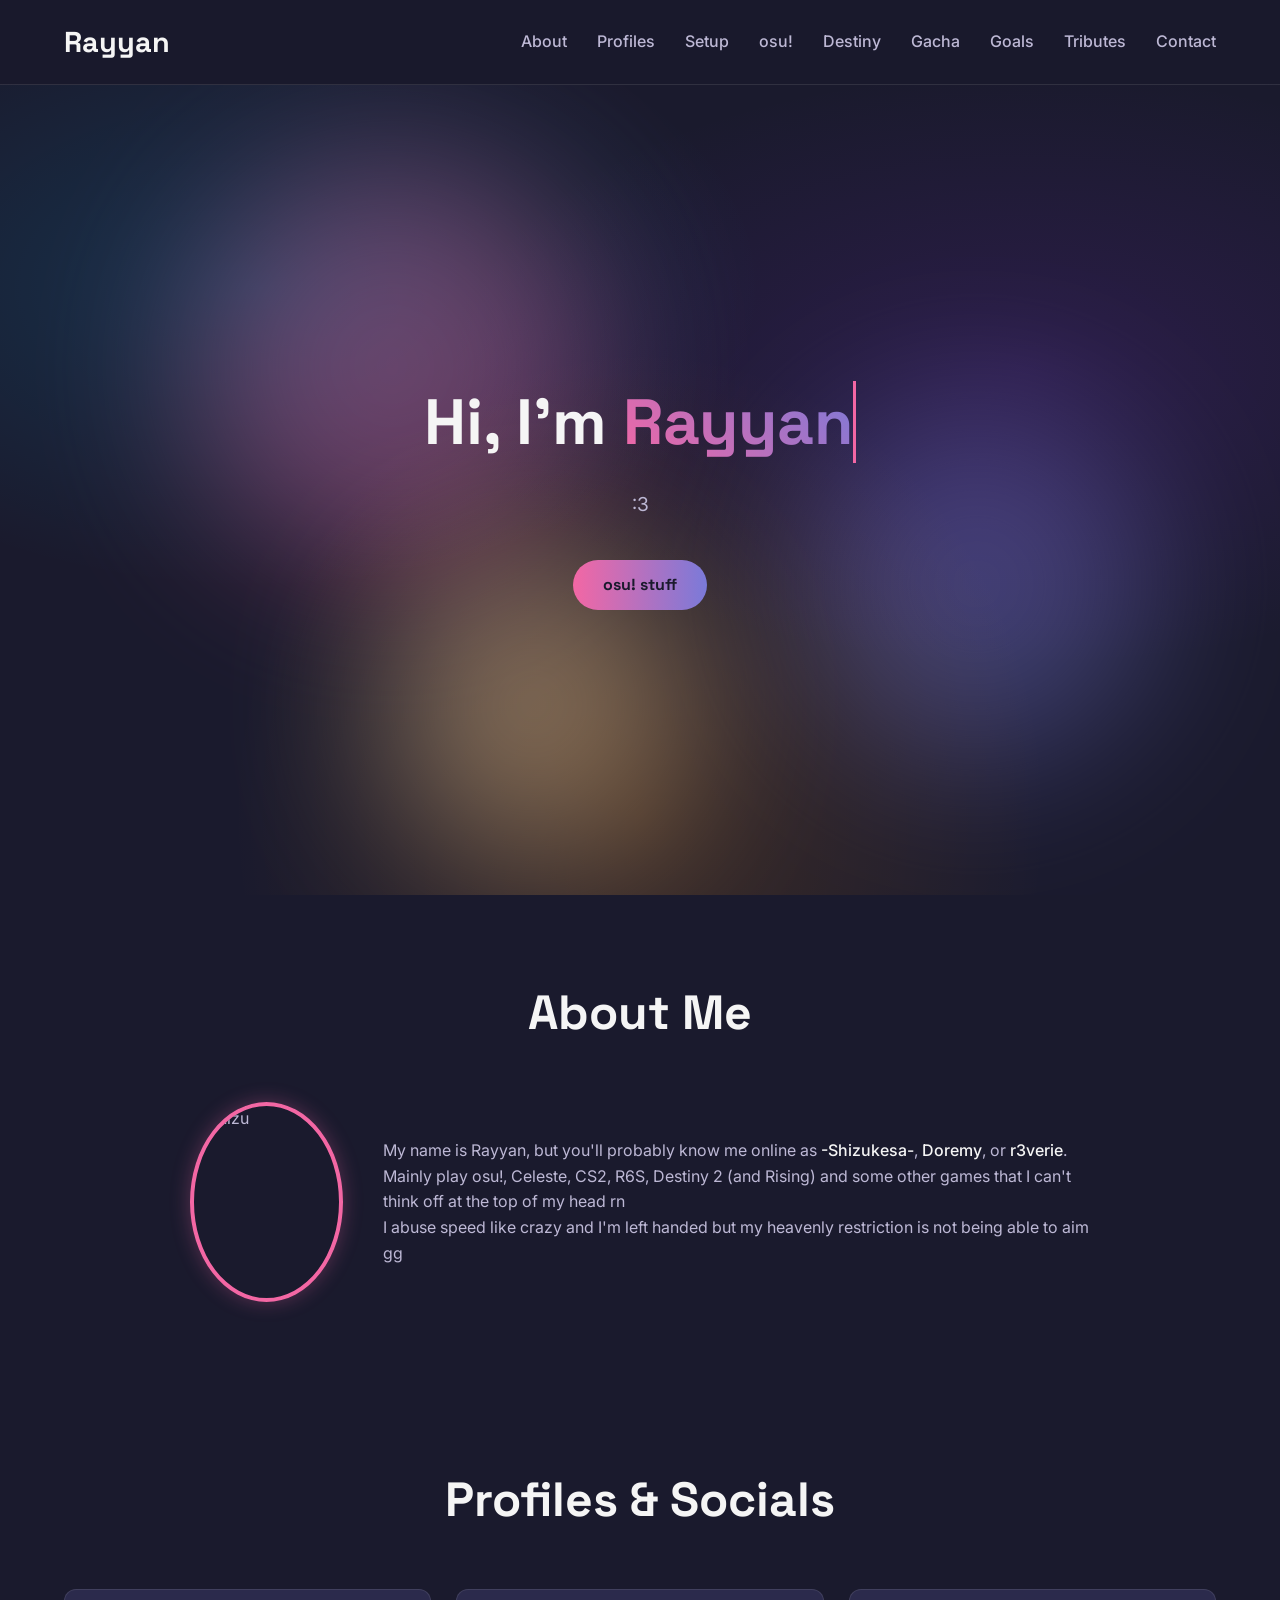
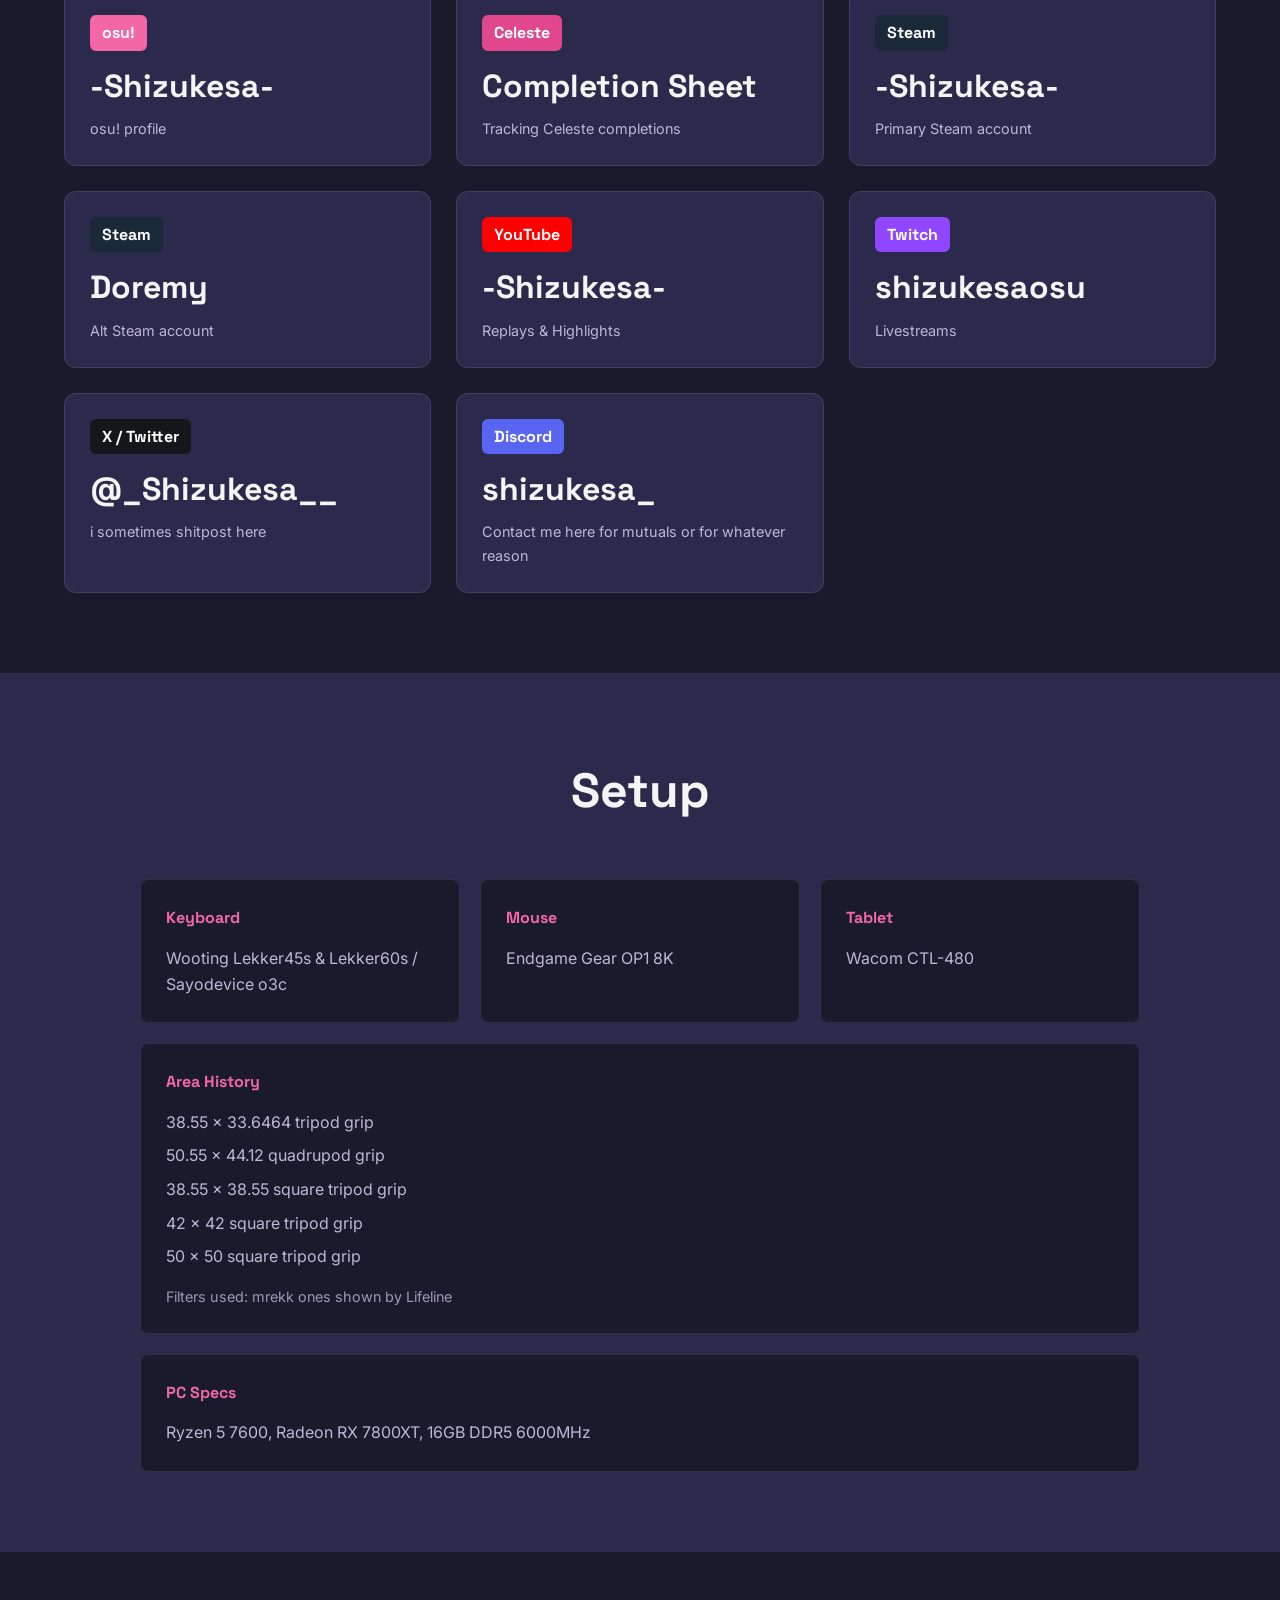
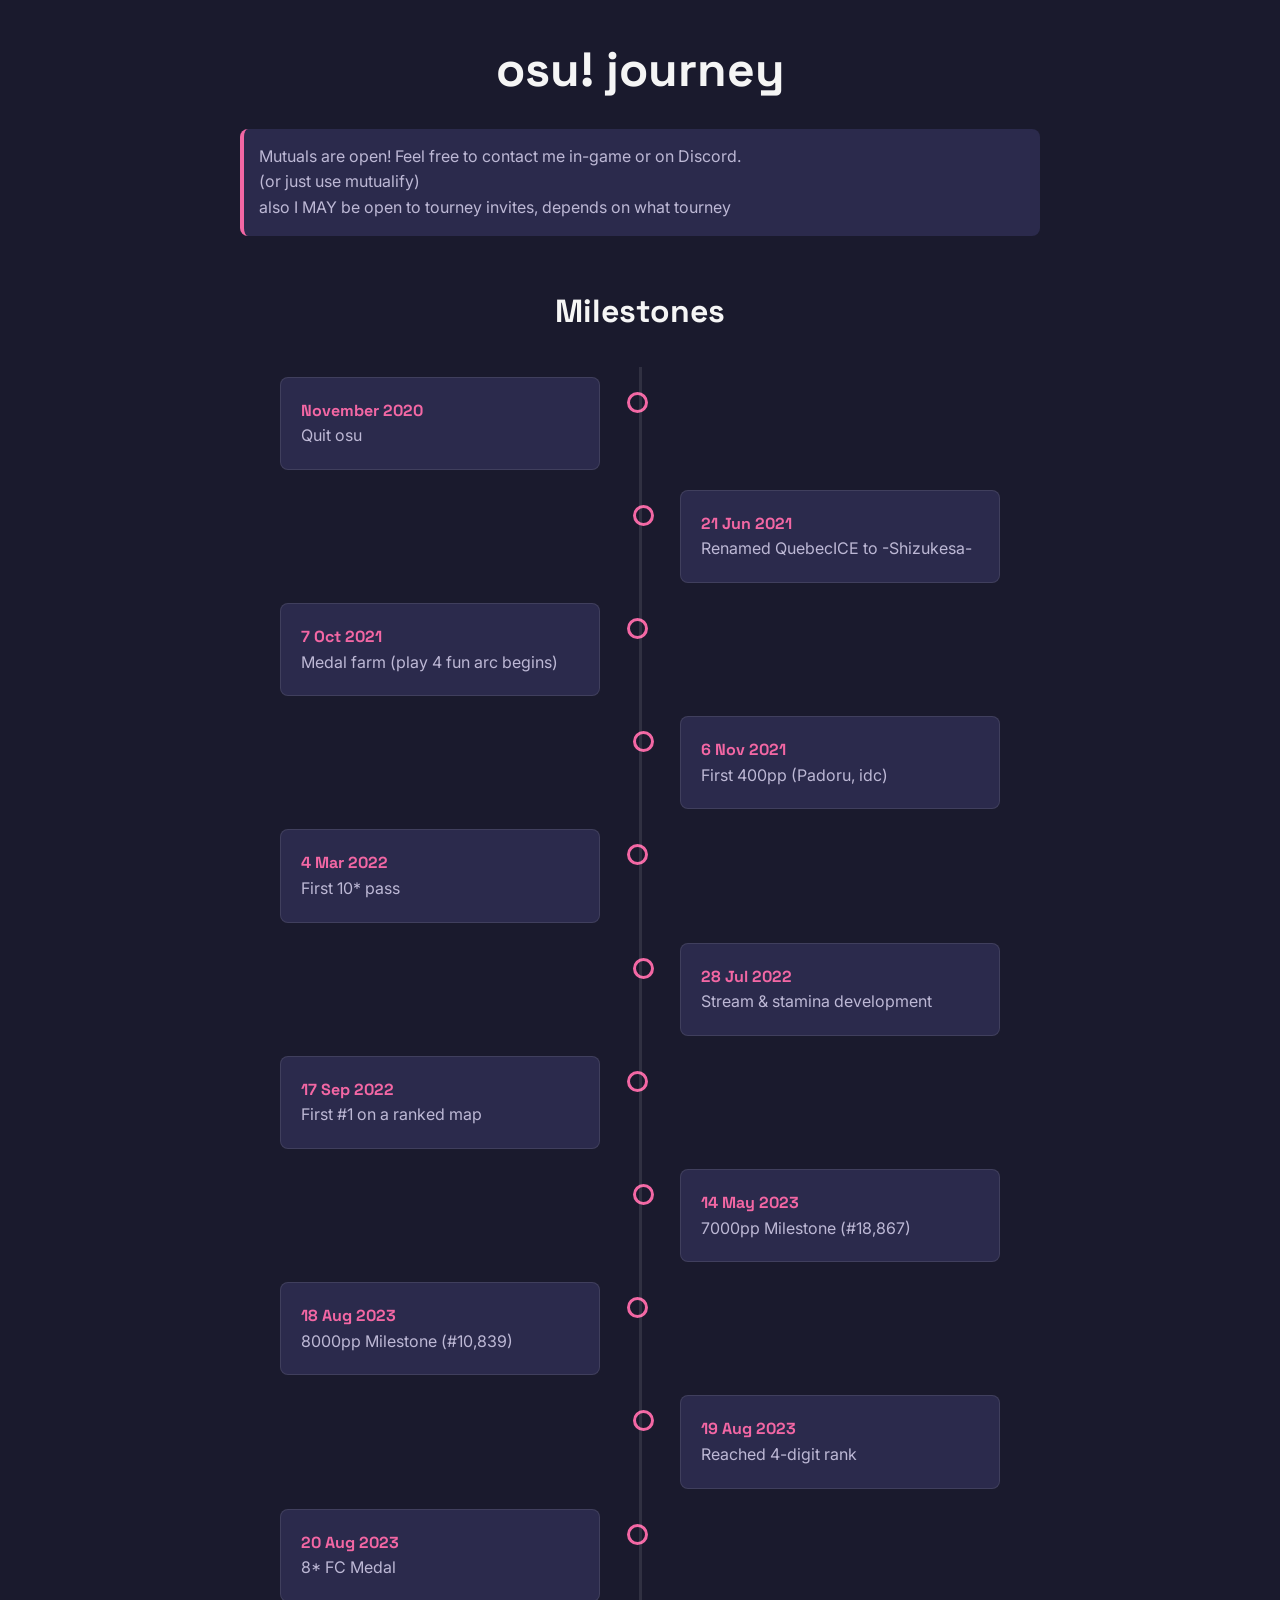
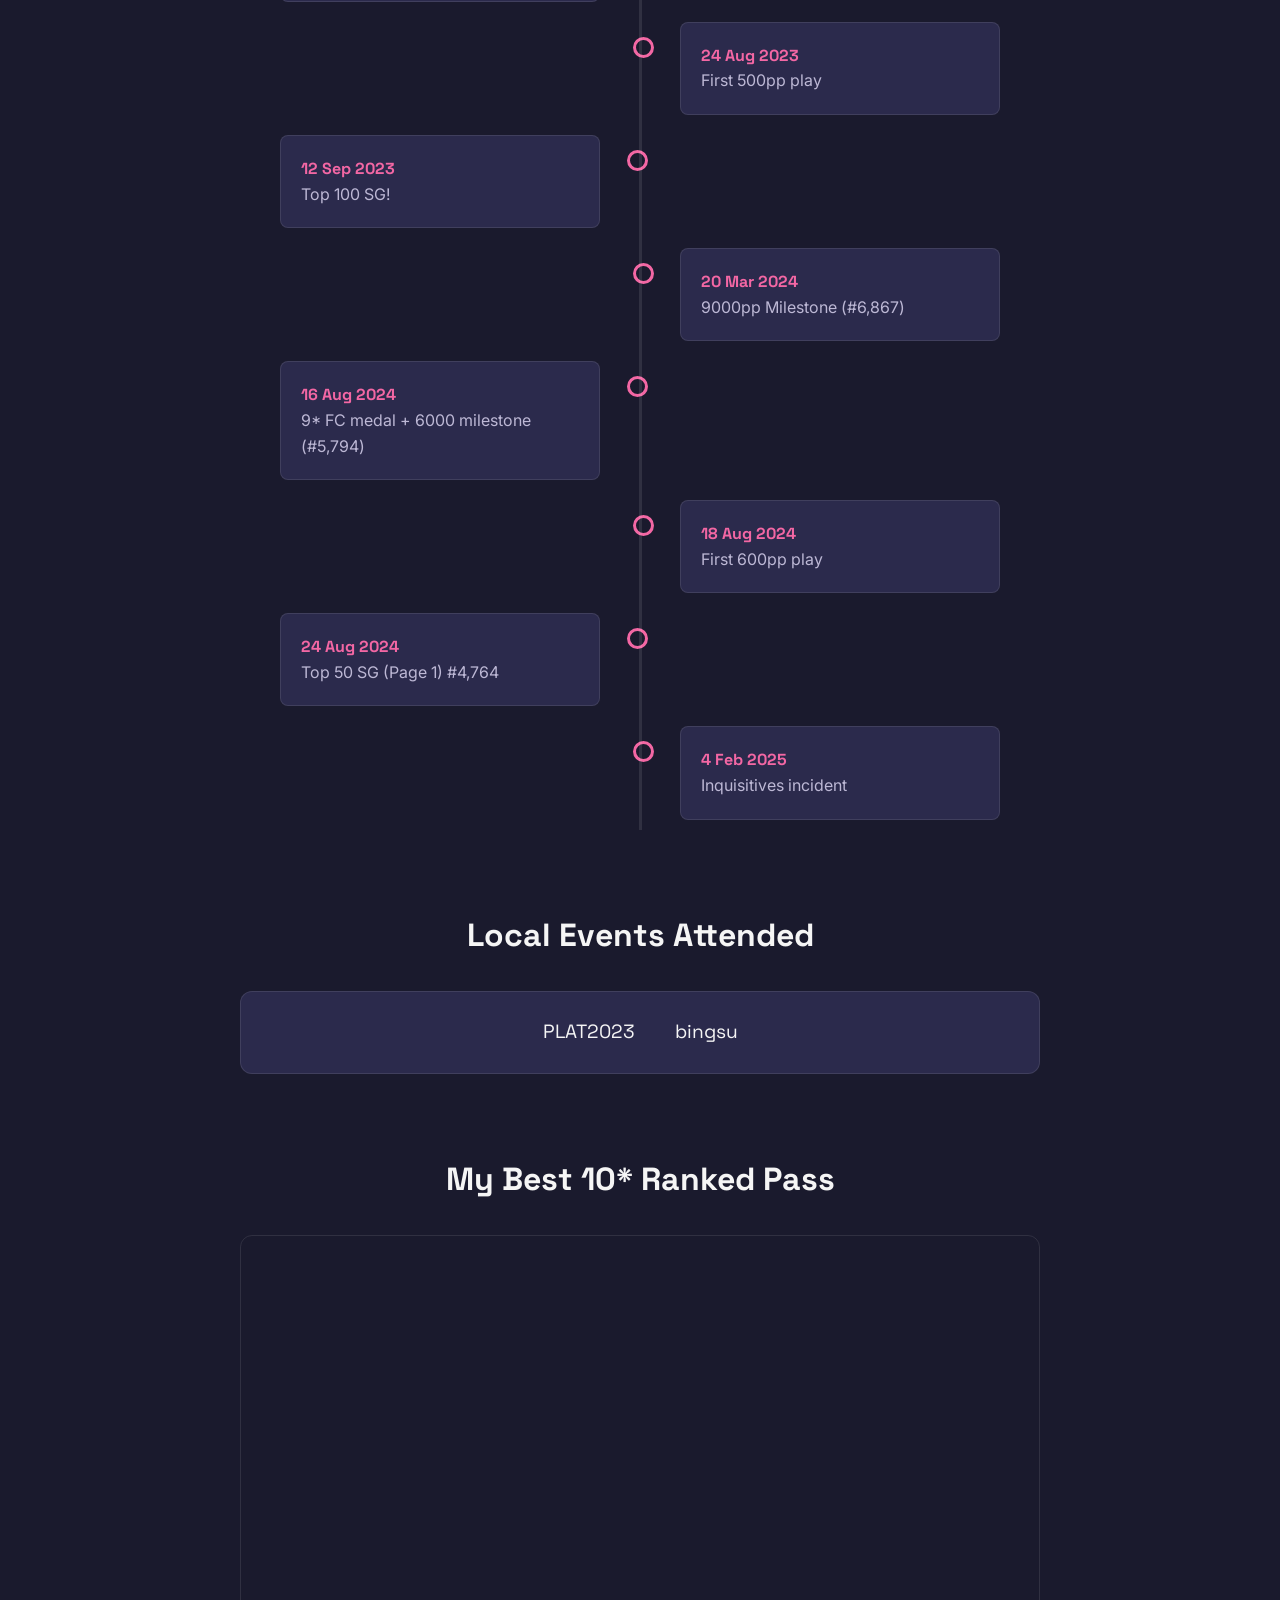
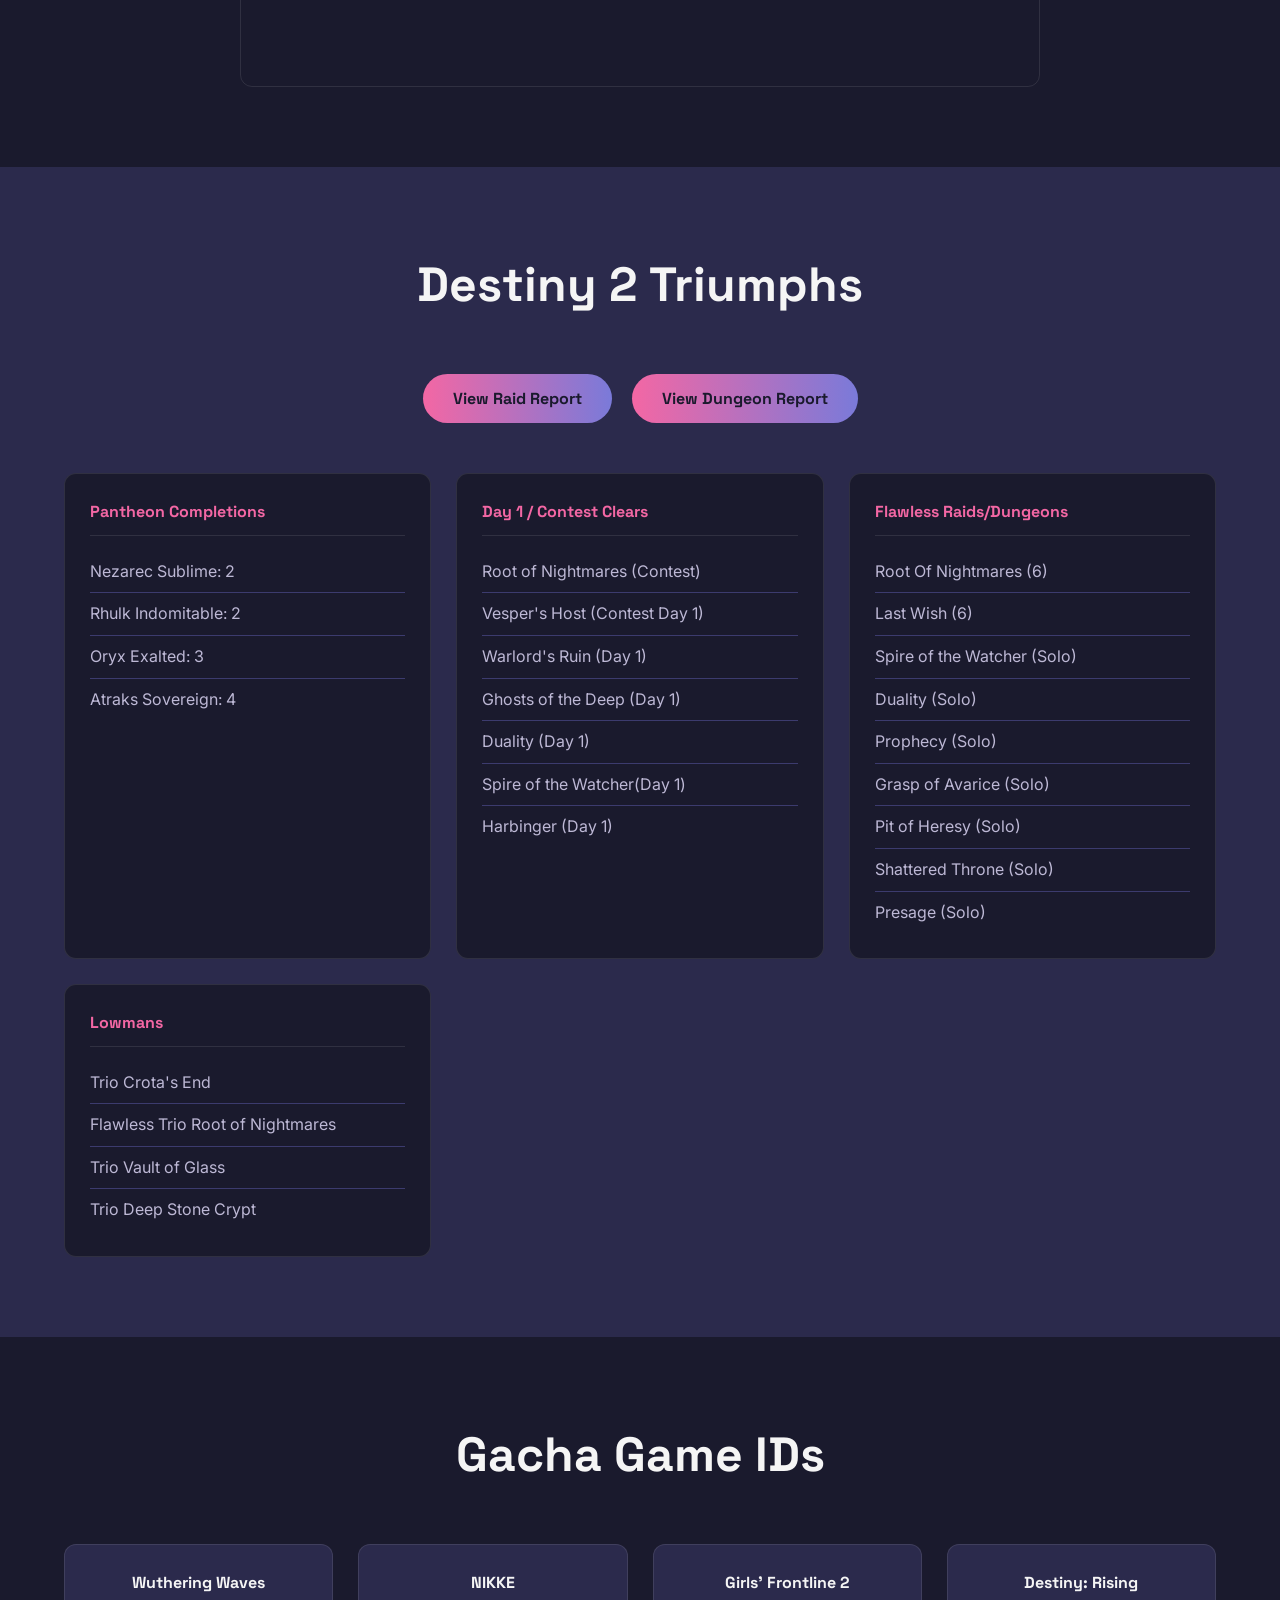
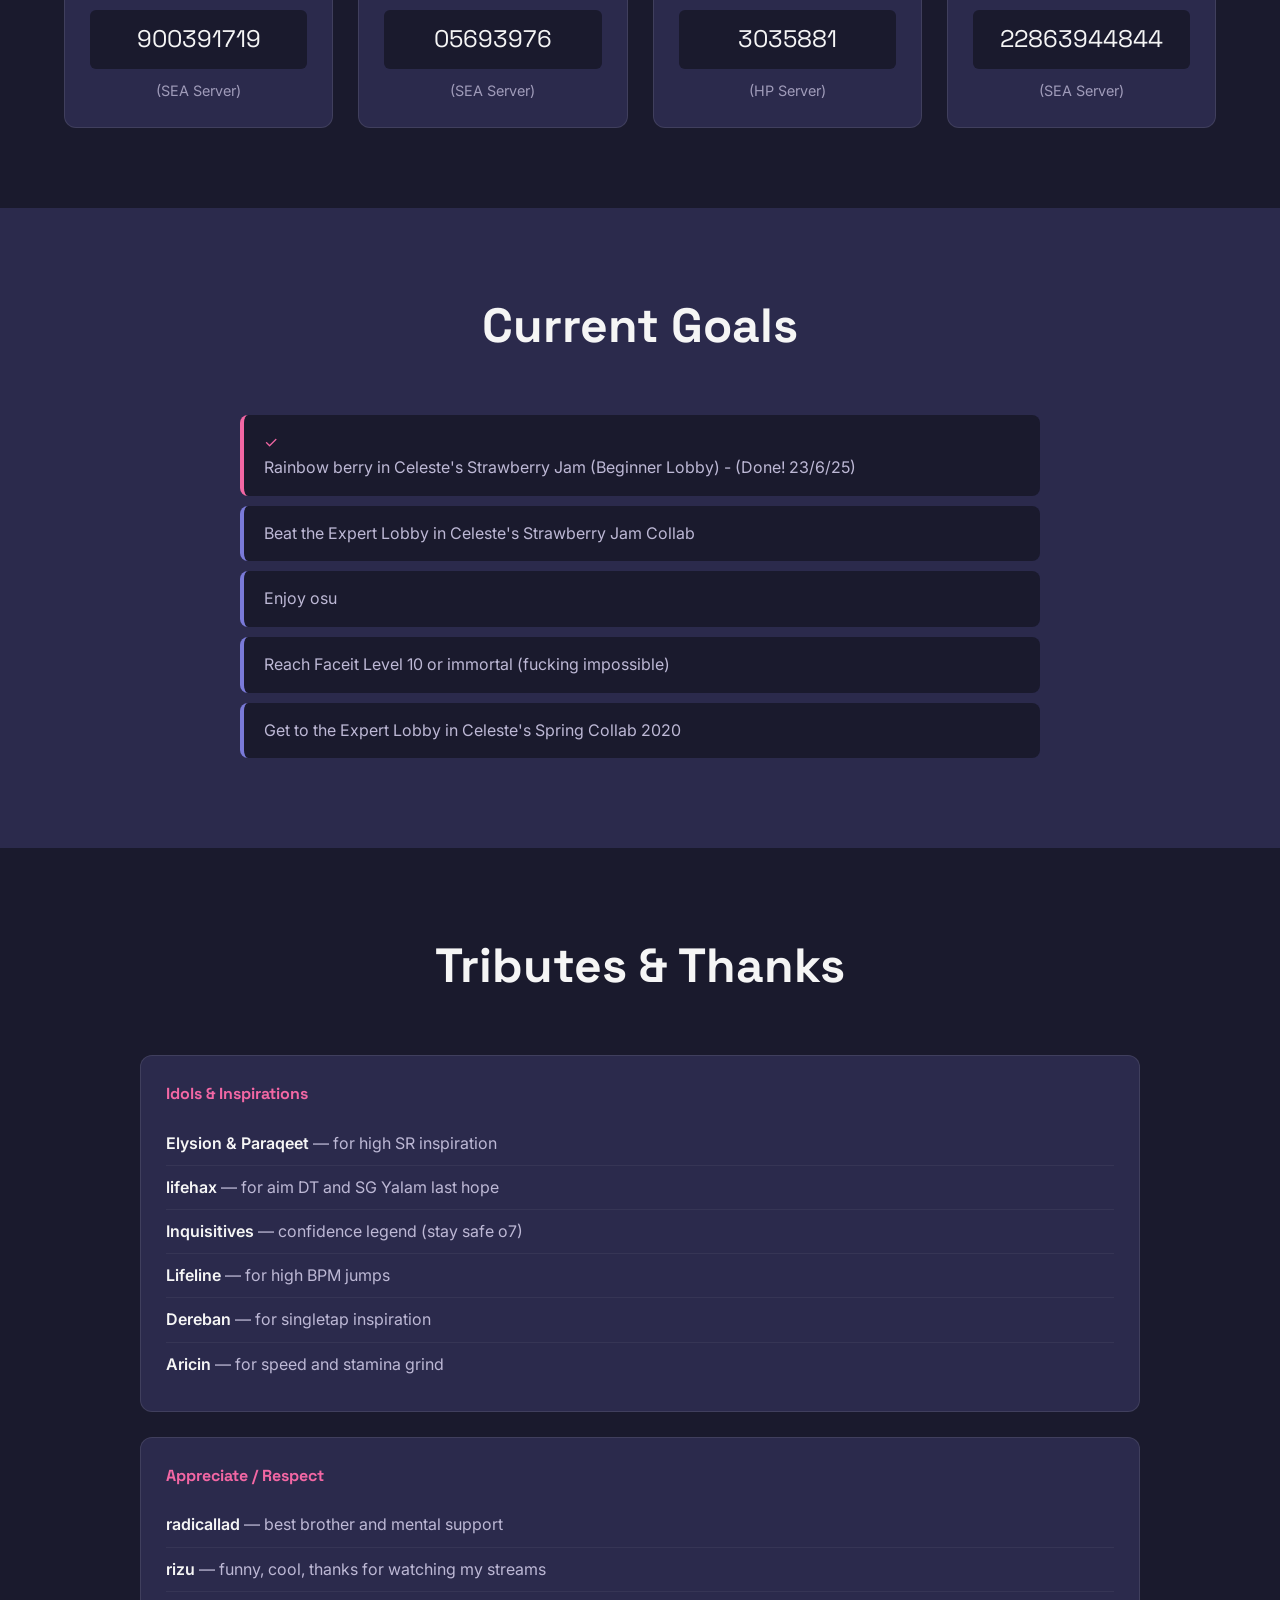
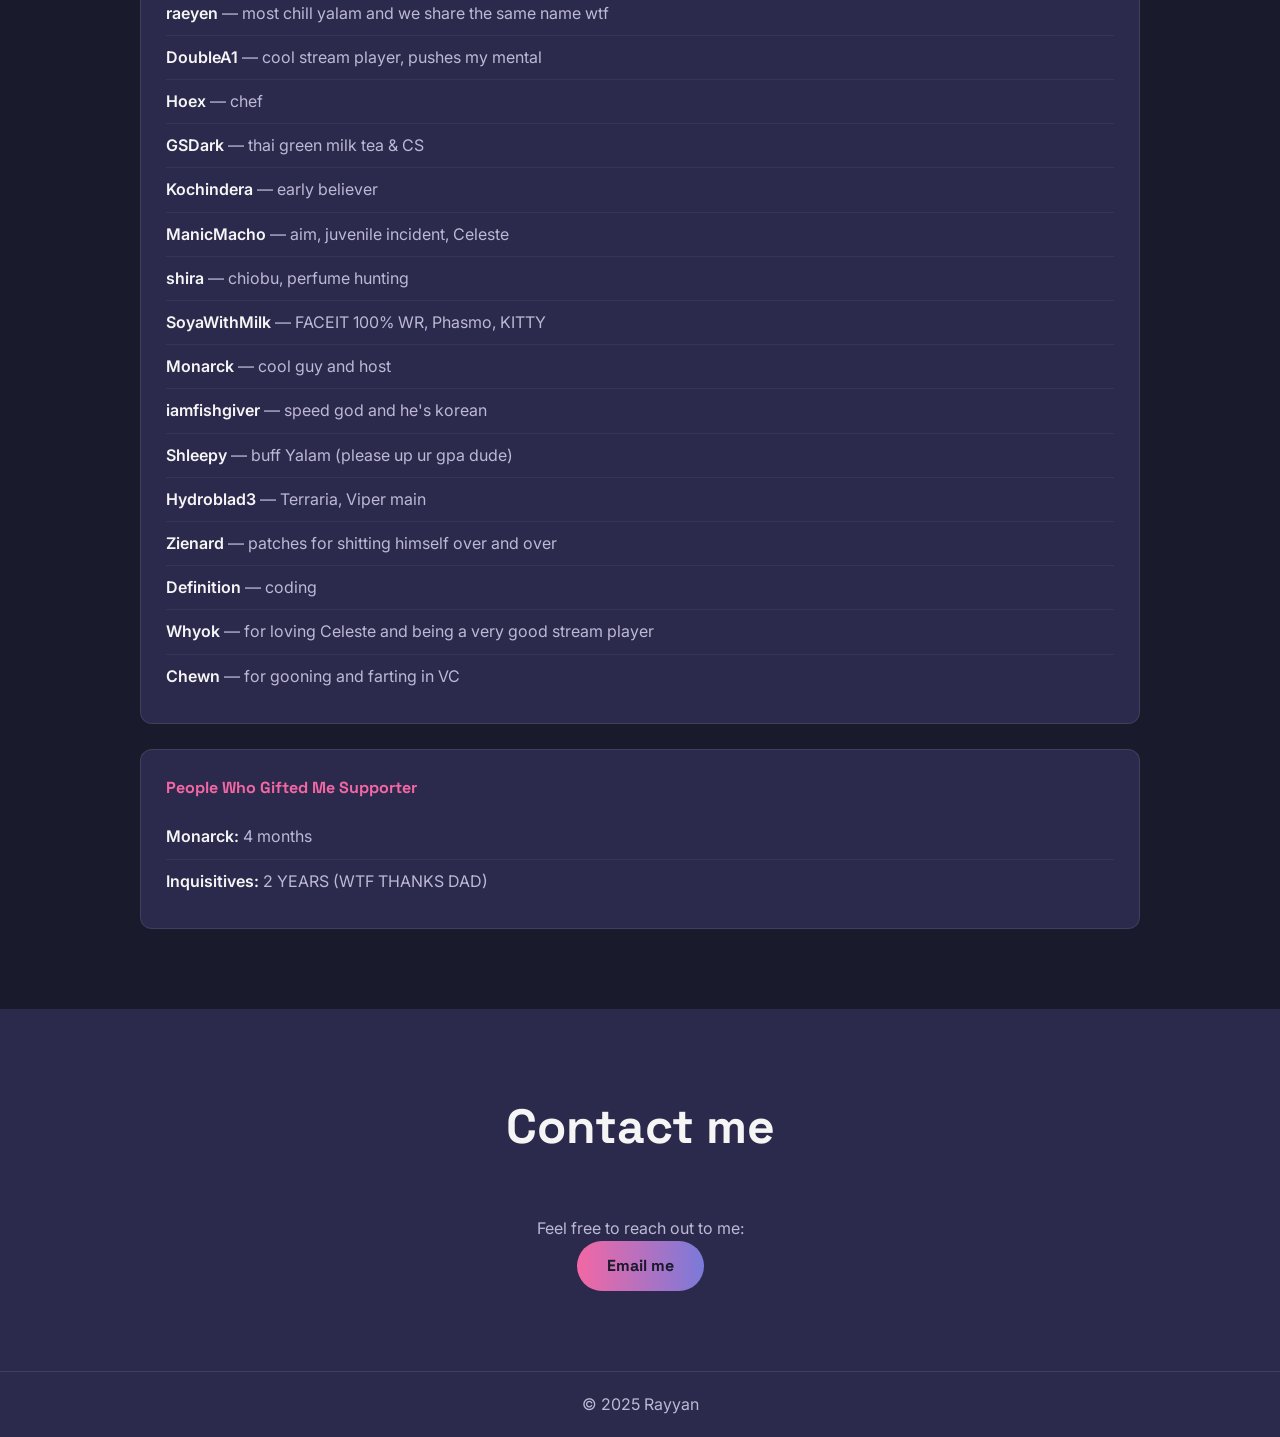
==== commit cb58d823: "k" ====
--- a/website/index.html
+++ b/website/index.html
@@ -138,8 +138,10 @@
             </div>
             <div class="journey-subsection" data-aos="fade-up">
                 <h3>My Best 10* Ranked Pass</h3>
-                <div class="video-responsive" data-aos="zoom-in-up">
+                <div class="video-container" data-aos="zoom-in-up">
+                <div class="video-responsive">
                    <iframe width="420" height="315" src="https://www.youtube.com/embed/HAwmdwxaNiI" title="speed of link b rank 10.16⭐" frameborder="0" allow="accelerometer; autoplay; clipboard-write; encrypted-media; gyroscope; picture-in-picture; web-share" referrerpolicy="strict-origin-when-cross-origin" allowfullscreen></iframe>
+                </div>
                 </div>
             </div>
         </section>
--- a/website/style.css
+++ b/website/style.css
@@ -60,6 +60,7 @@
 nav .nav-links a:hover { color: var(--primary-accent); }
 
 /* --- HERO SECTION & AURORA BACKGROUND --- */
+/* --- HERO SECTION & AURORA BACKGROUND --- */
 #hero {
     min-height: 90vh;
     display: flex;
@@ -67,6 +68,11 @@
     align-items: center;
     text-align: center;
     overflow: hidden;
+    /* Add this new background property */
+    background: 
+        radial-gradient(at 20% 25%, hsla(196, 100%, 50%, 0.15), transparent 35%),
+        radial-gradient(at 80% 35%, hsla(271, 76%, 53%, 0.15), transparent 40%),
+        radial-gradient(at 50% 90%, hsla(34, 100%, 50%, 0.15), transparent 45%);
 }
 .hero-content h1 { font-size: clamp(2.5rem, 5vw, 4.5rem); margin-bottom: 1rem; }
 .hero-content p { font-size: 1.2rem; margin-bottom: 2.5rem; max-width: 600px; margin-left: auto; margin-right: auto; }
@@ -78,13 +84,19 @@
 }
 @keyframes blink { 50% { border-color: transparent; } }
 .aurora-background { position: absolute; top: 0; left: 0; right: 0; bottom: 0; z-index: -1; }
-.aurora-dot { position: absolute; border-radius: 50%; filter: blur(100px); opacity: 0.4; animation: drift 20s infinite alternate; }
+.aurora-dot { 
+    position: absolute; 
+    border-radius: 50%; 
+    filter: blur(80px); /* Reduced from 100px */
+    opacity: 0.4; 
+    animation: drift 20s infinite alternate; 
+}
 .aurora-dot-1 { width: 400px; height: 400px; background-color: var(--primary-accent); top: 10%; left: 15%; }
 .aurora-dot-2 { width: 350px; height: 350px; background-color: var(--secondary-accent); top: 40%; right: 10%; animation-duration: 25s; }
 .aurora-dot-3 { width: 300px; height: 300px; background-color: #FFDDAA; bottom: 5%; left: 30%; animation-duration: 18s; }
 @keyframes drift {
-    from { transform: translate(-50px, -80px) rotate(0deg); }
-    to { transform: translate(50px, 80px) rotate(30deg); }
+    from { transform: translate(-50px, -80px); } /* Rotation removed */
+    to { transform: translate(50px, 80px); }    /* Rotation removed */
 }
 
 /* --- ABOUT SECTION --- */
@@ -294,4 +306,10 @@
     .timeline-item { width: 100%; padding-left: 60px; padding-right: 0; }
     .timeline-item:nth-child(even) { left: 0; }
     .timeline-item::after { left: 12.5px; }
+}
+
+/* --- Video Player Sizing --- */
+.video-container {
+    max-width: 800px; /* Adjust this value to make it bigger or smaller */
+    margin: 0 auto;   /* This centers the container */
 }
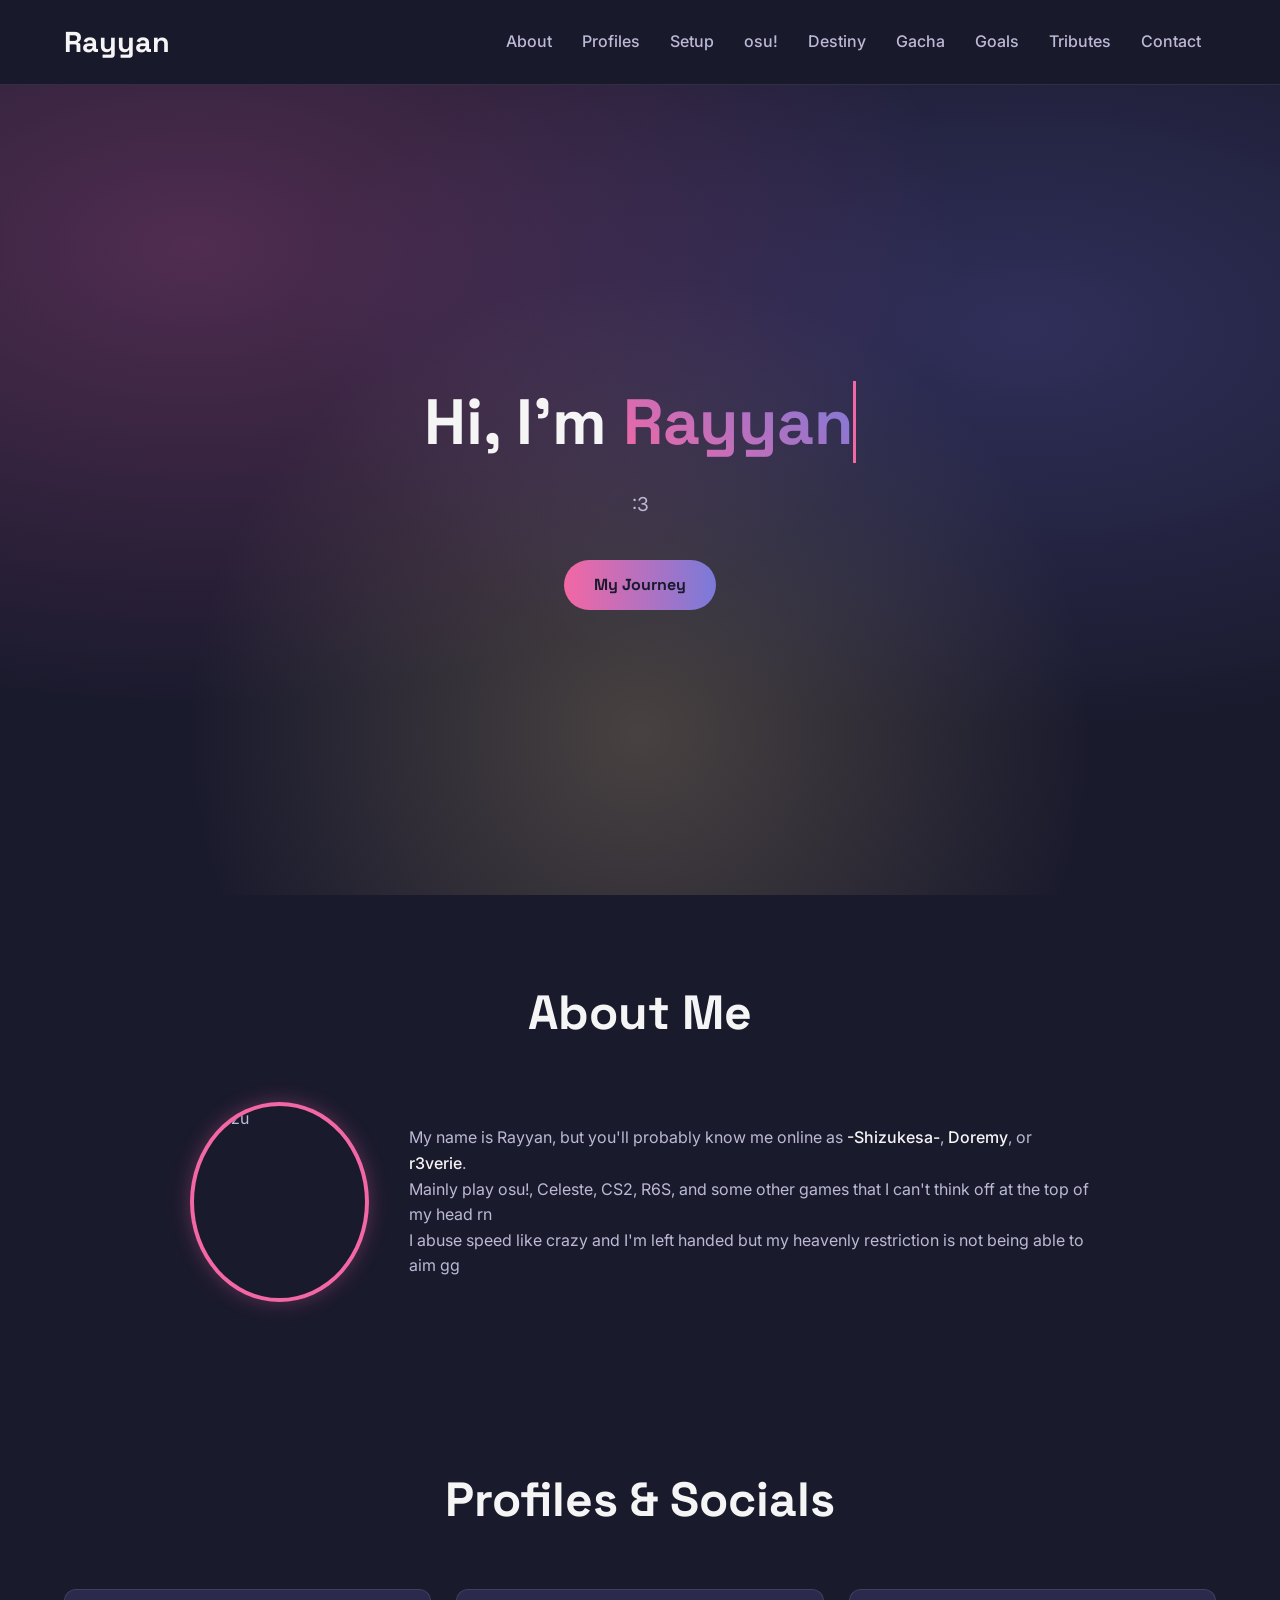
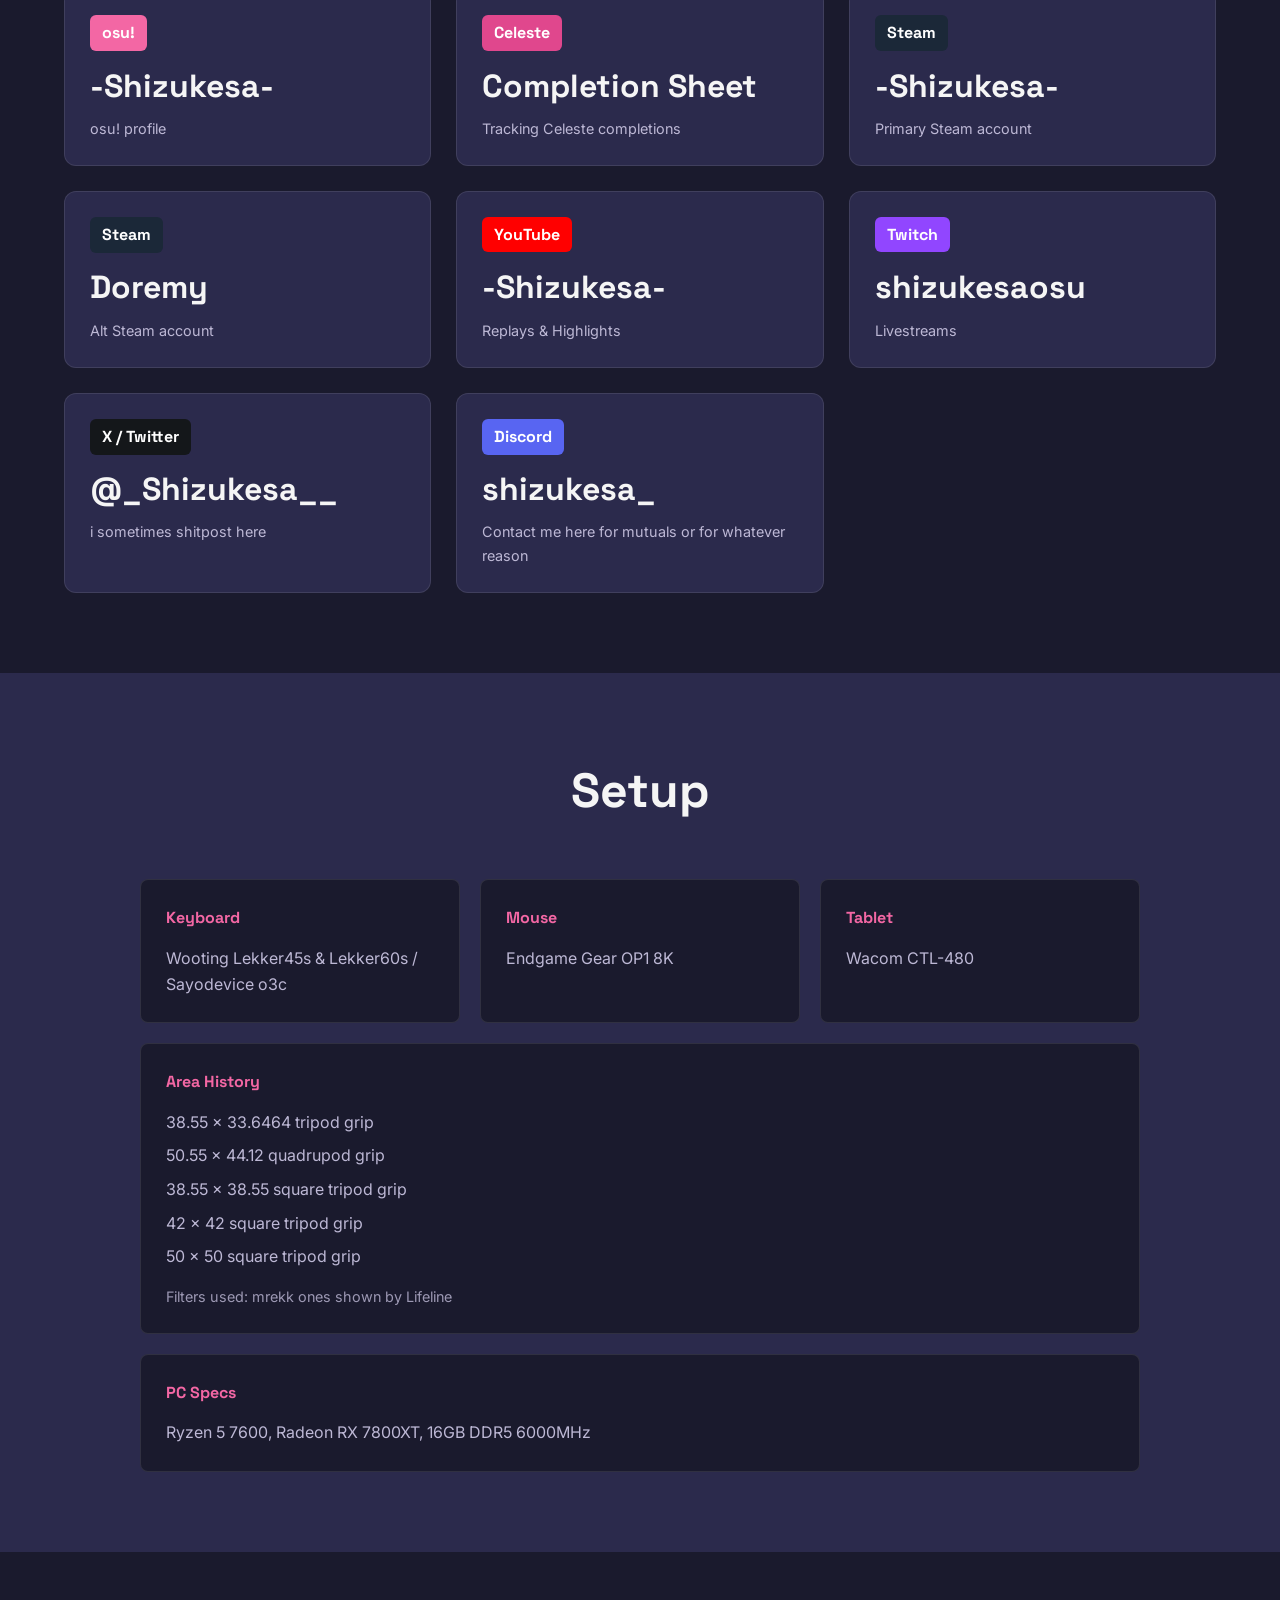
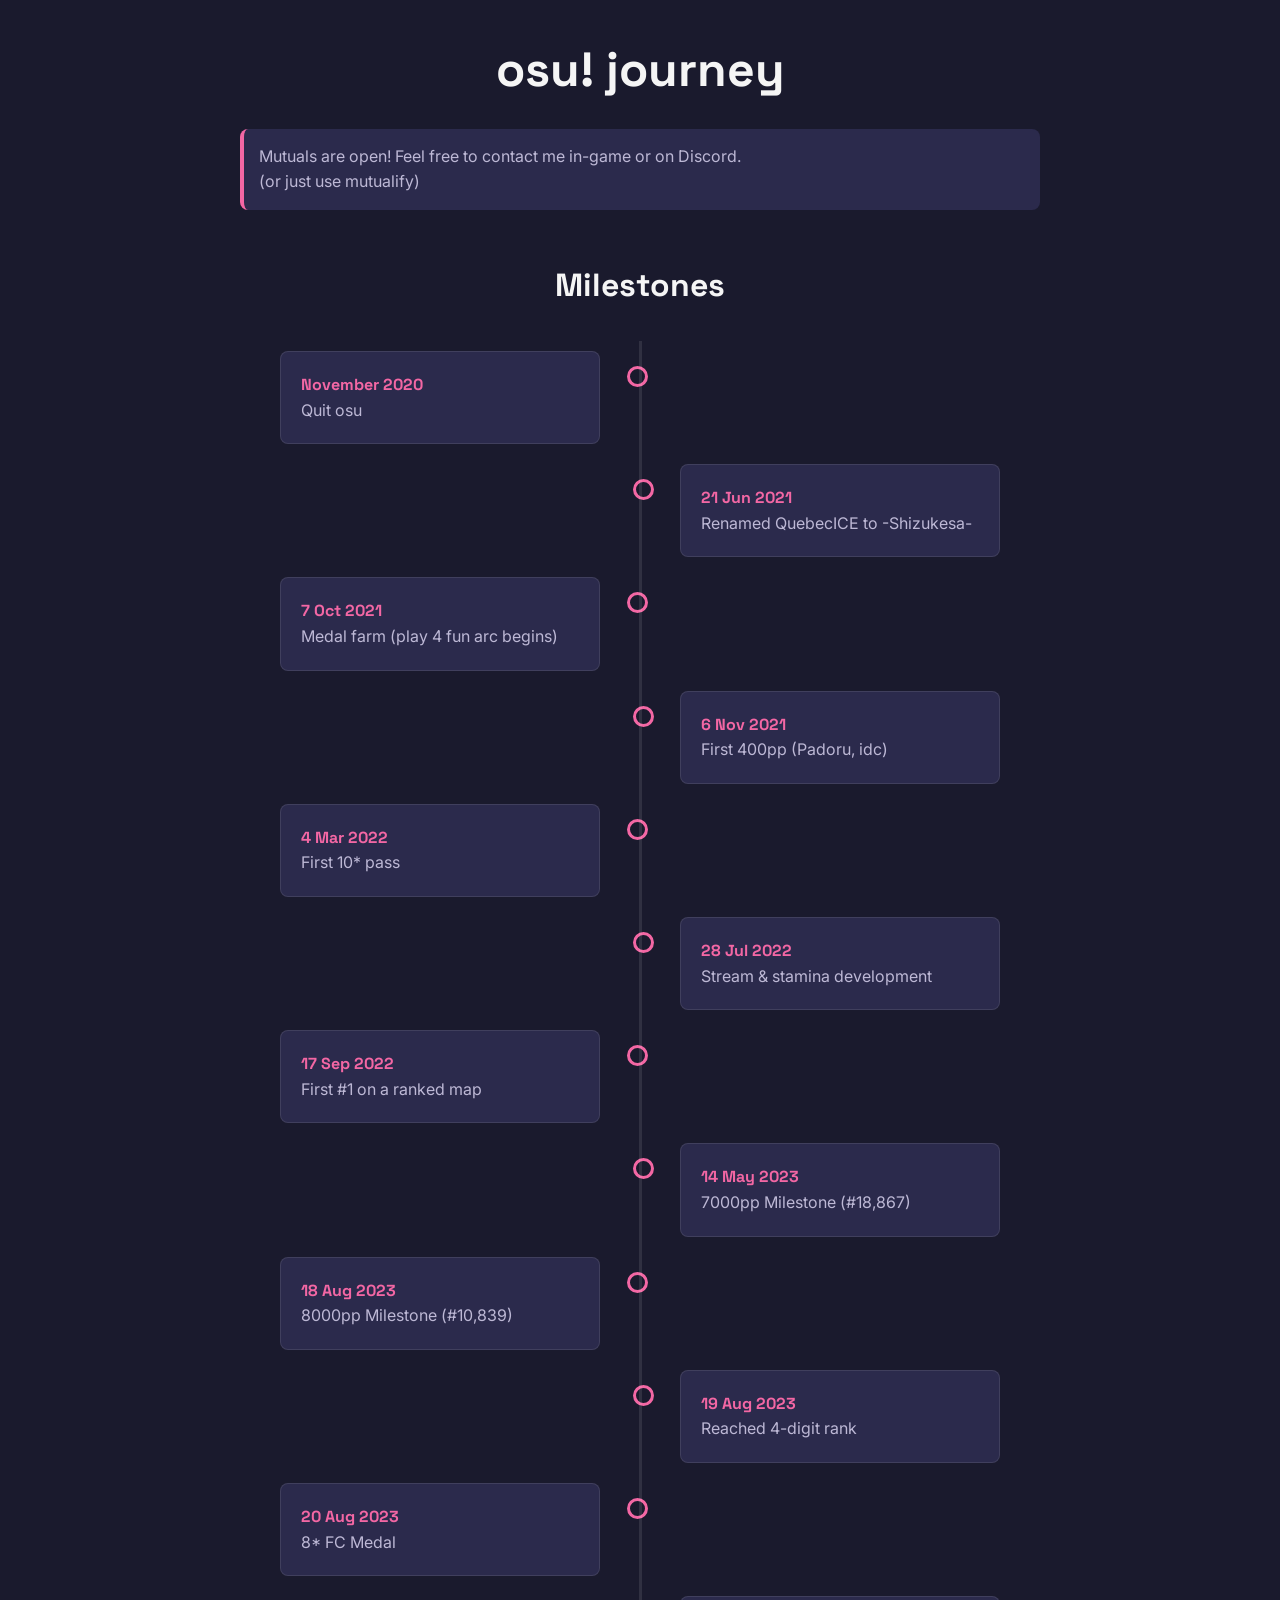
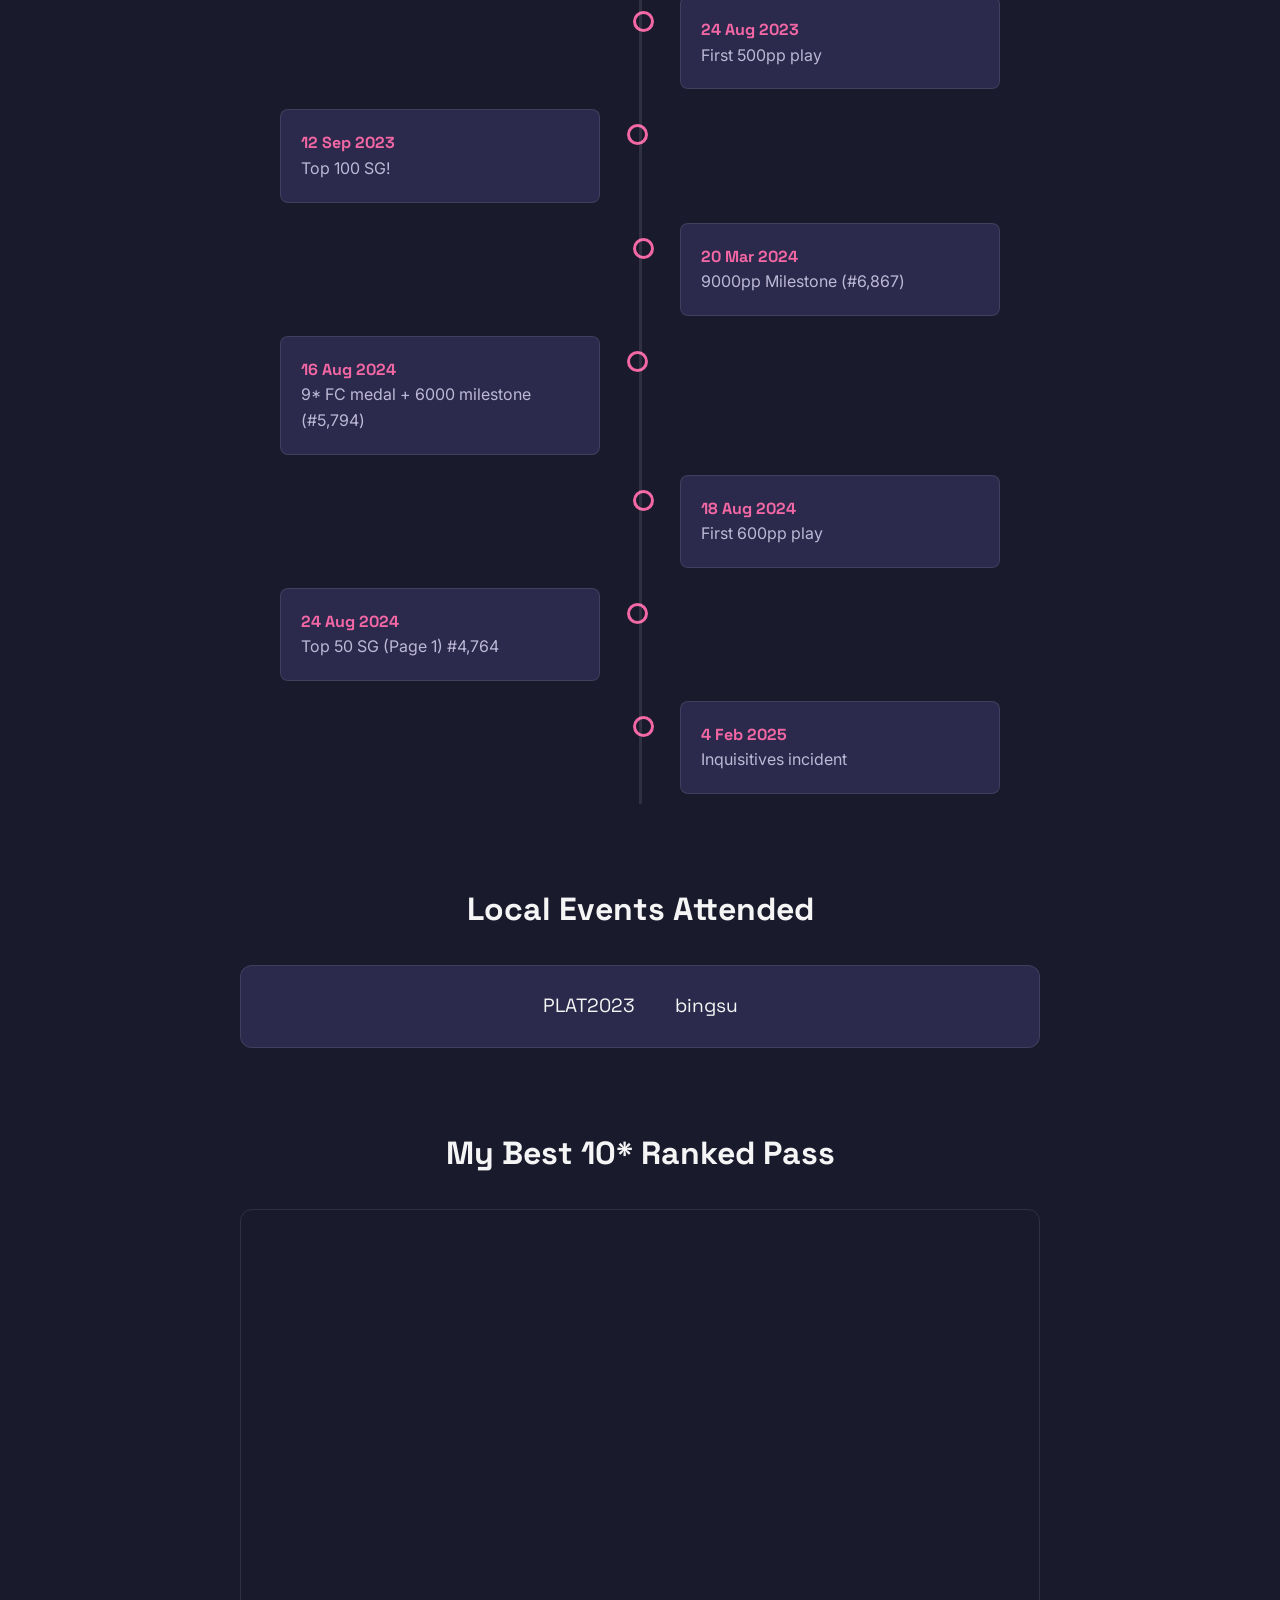
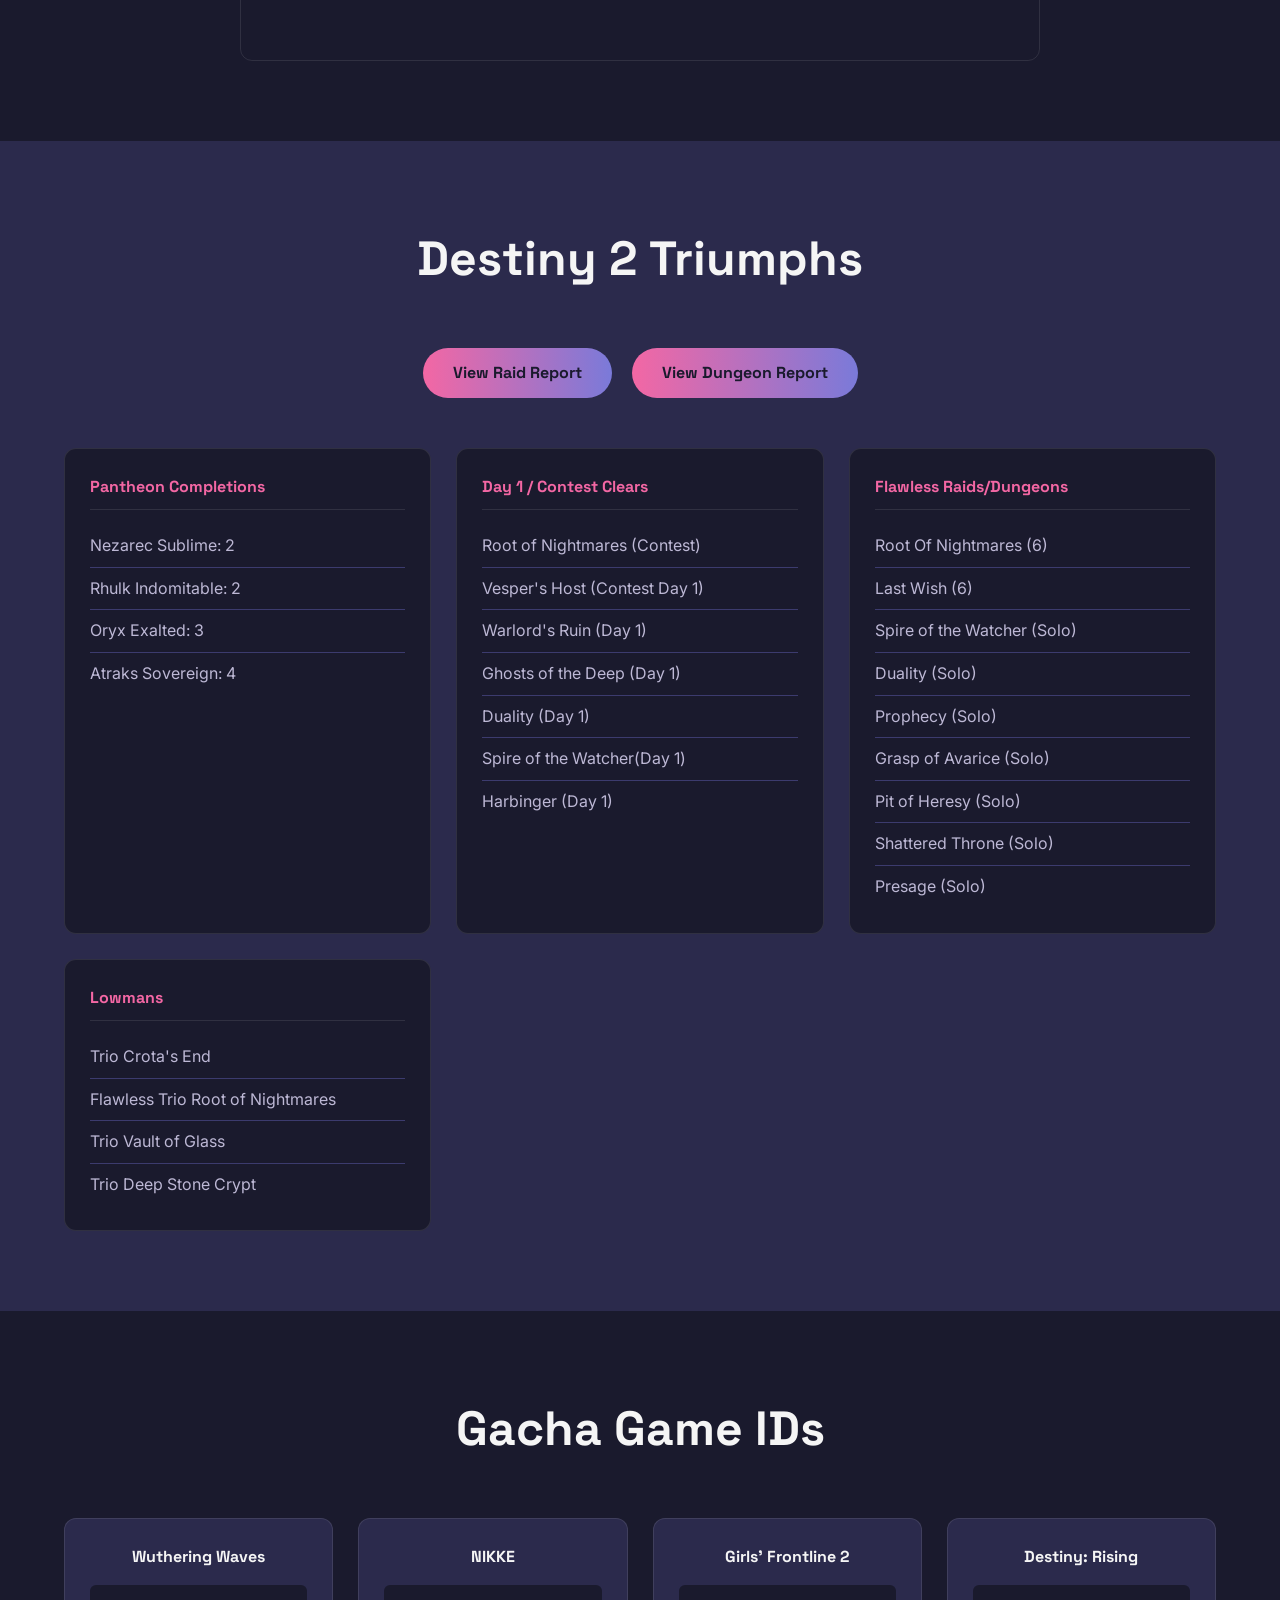
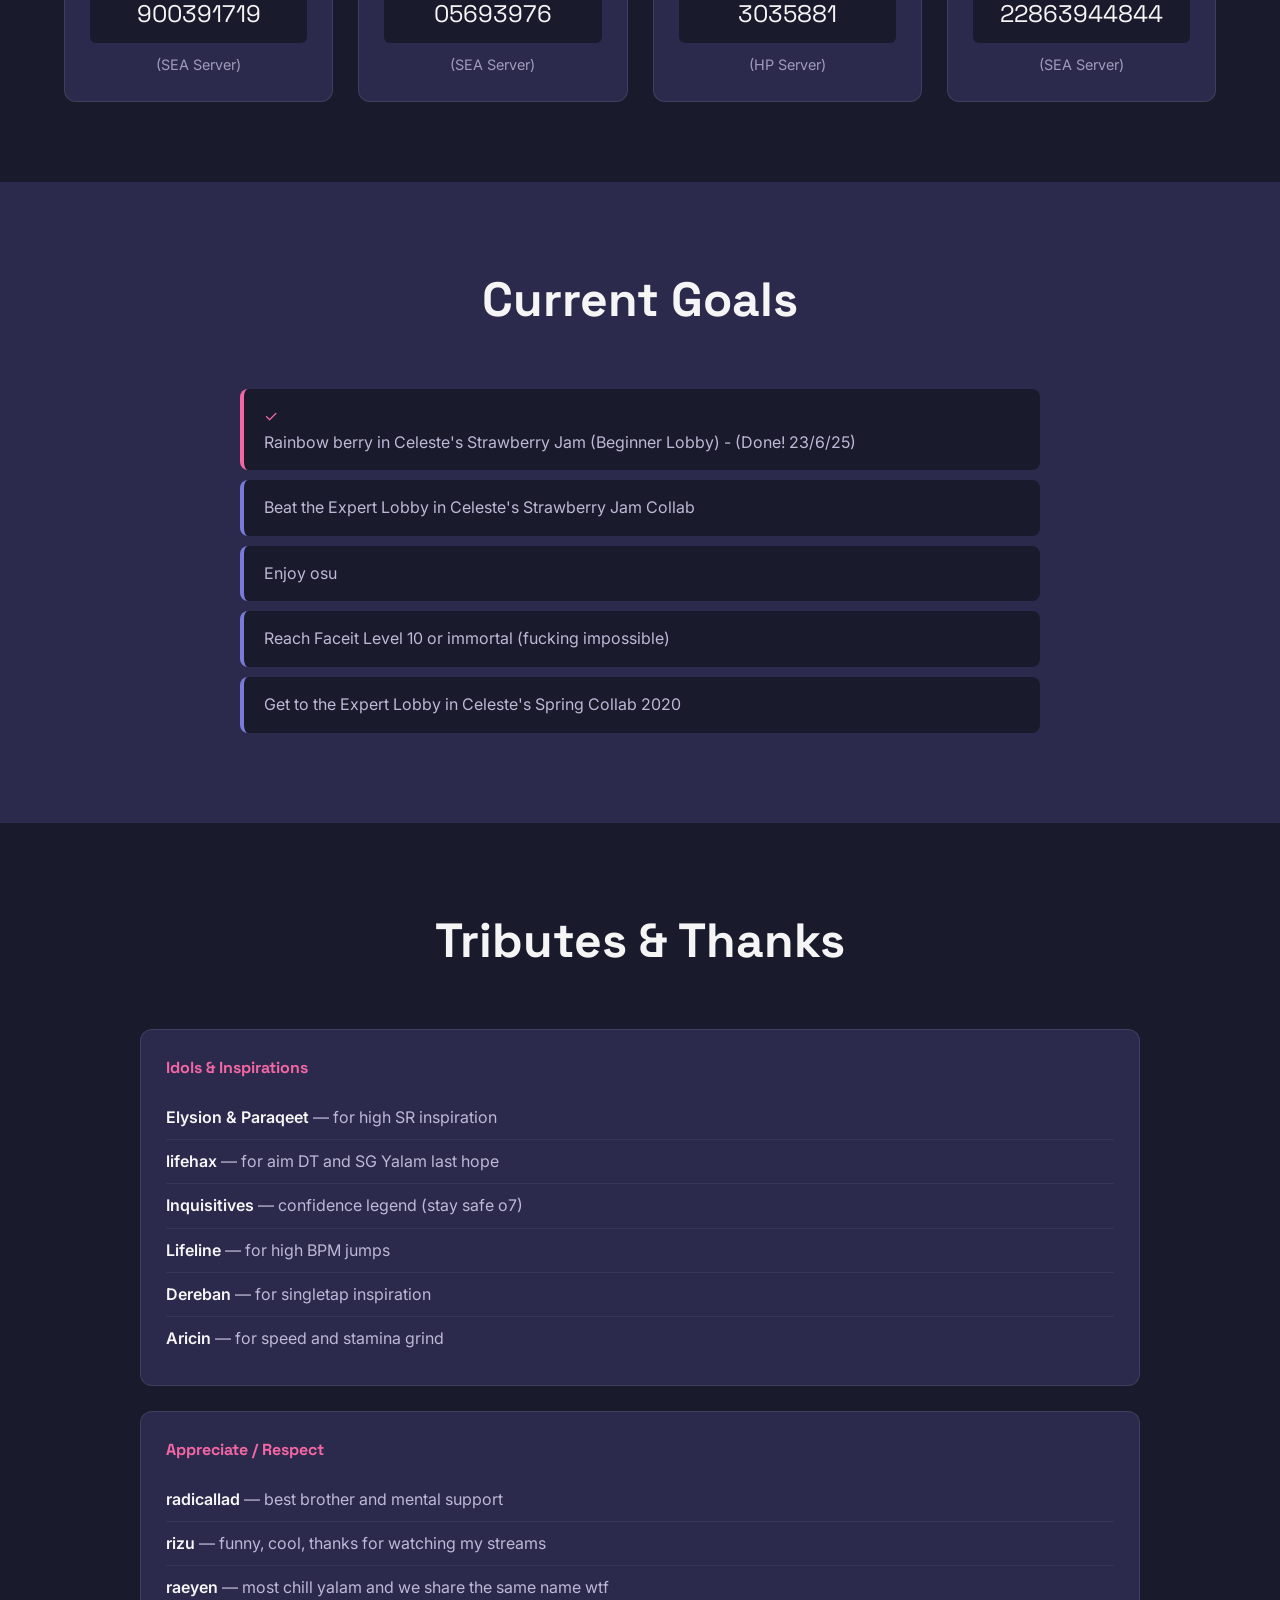
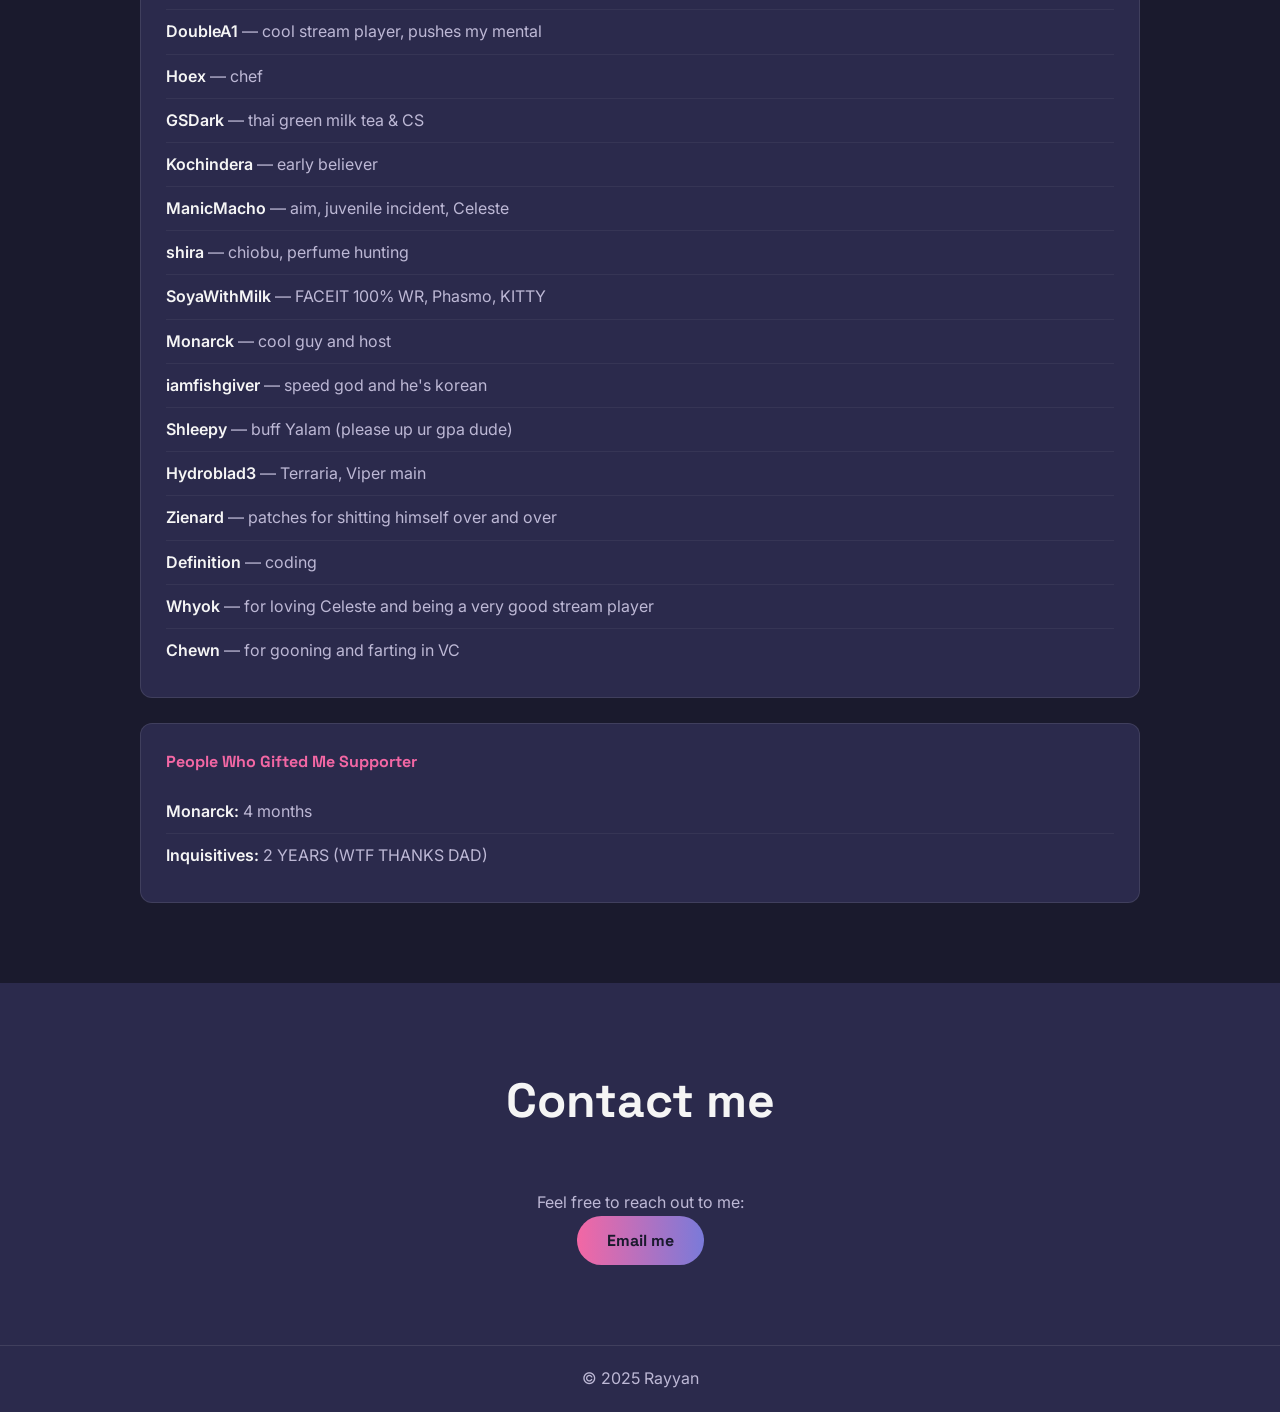
==== commit 187c17fe: "s" ====
--- a/website/index.html
+++ b/website/index.html
@@ -2,7 +2,7 @@
 <html lang="en">
 <head>
     <meta charset="UTF-8">
-    <meta name="viewport" content="width=device-width, initial-scale-1.0">
+    <meta name="viewport" content="width=device-width, initial-scale=1.0">
     <title>Rayyan | -Shizukesa-</title>
     
     <link rel="preconnect" href="https://fonts.googleapis.com">
@@ -28,6 +28,11 @@
                 <li><a href="#tributes">Tributes</a></li>
                 <li><a href="#contact">Contact</a></li>
             </ul>
+            <div class="hamburger">
+                <span class="bar"></span>
+                <span class="bar"></span>
+                <span class="bar"></span>
+            </div>
         </nav>
     </header>
 
@@ -36,12 +41,7 @@
             <div class="hero-content" data-aos="fade-up">
                 <h1>Hi, I'm <span id="name-typewriter"></span></h1>
                 <p>:3</p>
-                <a href="#osu-journey" class="cta-button">osu! stuff</a>
-            </div>
-            <div class="aurora-background">
-                <div class="aurora-dot aurora-dot-1"></div>
-                <div class="aurora-dot aurora-dot-2"></div>
-                <div class="aurora-dot aurora-dot-3"></div>
+                <a href="#osu-journey" class="cta-button">My Journey</a>
             </div>
         </section>
 
@@ -52,7 +52,7 @@
                 <div class="about-text" data-aos="fade-left">
                     <p>
                         My name is Rayyan, but you'll probably know me online as <strong>-Shizukesa-</strong>, <strong>Doremy</strong>, or <strong>r3verie</strong>.<br>
-                        Mainly play osu!, Celeste, CS2, R6S, Destiny 2 (and Rising) and some other games that I can't think off at the top of my head rn
+                        Mainly play osu!, Celeste, CS2, R6S, and some other games that I can't think off at the top of my head rn
                     </p>
                     <p>
                         I abuse speed like crazy and I'm left handed but my heavenly restriction is not being able to aim gg 
@@ -102,7 +102,7 @@
         <section id="osu-journey" data-aos="fade-up">
             <h2>osu! journey</h2>
             <p class="mutuals-note" data-aos="zoom-in">
-                Mutuals are open! Feel free to contact me in-game or on Discord. <br>(or just use mutualify)<br>also I MAY be open to tourney invites, depends on what tourney
+                Mutuals are open! Feel free to contact me in-game or on Discord. <br>(or just use mutualify)
             </p>
             <div class="journey-subsection" data-aos="fade-up">
                 <h3>Milestones</h3>
@@ -139,9 +139,9 @@
             <div class="journey-subsection" data-aos="fade-up">
                 <h3>My Best 10* Ranked Pass</h3>
                 <div class="video-container" data-aos="zoom-in-up">
-                <div class="video-responsive">
-                   <iframe width="420" height="315" src="https://www.youtube.com/embed/HAwmdwxaNiI" title="speed of link b rank 10.16⭐" frameborder="0" allow="accelerometer; autoplay; clipboard-write; encrypted-media; gyroscope; picture-in-picture; web-share" referrerpolicy="strict-origin-when-cross-origin" allowfullscreen></iframe>
-                </div>
+                    <div class="video-responsive">
+                       <iframe width="420" height="315" src="https://www.youtube.com/embed/HAwmdwxaNiI" title="speed of link b rank 10.16⭐" frameborder="0" allow="accelerometer; autoplay; clipboard-write; encrypted-media; gyroscope; picture-in-picture; web-share" referrerpolicy="strict-origin-when-cross-origin" allowfullscreen></iframe>
+                    </div>
                 </div>
             </div>
         </section>
@@ -252,7 +252,7 @@
     </main>
 
     <footer>
-        <p>&copy; 2025 Rayyan</p>
+        <p>© 2025 Rayyan</p>
     </footer>
 
     <script src="https://unpkg.com/aos@2.3.1/dist/aos.js"></script>
--- a/website/style.css
+++ b/website/style.css
@@ -48,19 +48,29 @@
 header {
     background: rgba(26, 26, 45, 0.7);
     backdrop-filter: blur(10px);
+    -webkit-backdrop-filter: blur(10px); /* Safari support */
     border-bottom: 1px solid var(--border-color);
     padding: 1.2rem 5%;
     position: sticky; top: 0; z-index: 1000;
 }
 nav { display: flex; justify-content: space-between; align-items: center; }
 nav .logo { font-family: var(--font-heading); font-size: 1.8rem; font-weight: 700; color: var(--text-heading); }
-nav .nav-links { list-style: none; display: flex; flex-wrap: wrap; }
-nav .nav-links li { margin-left: 30px; }
-nav .nav-links a { text-decoration: none; color: var(--text-body); font-weight: 500; transition: color 0.3s ease; }
+nav .nav-links { list-style: none; display: flex; }
+nav .nav-links li { margin: 0 15px; }
+nav .nav-links a { text-decoration: none; color: var(--text-body); font-weight: 500; transition: color 0.3s ease; padding: 5px 0; }
 nav .nav-links a:hover { color: var(--primary-accent); }
-
-/* --- HERO SECTION & AURORA BACKGROUND --- */
-/* --- HERO SECTION & AURORA BACKGROUND --- */
+.hamburger { display: none; cursor: pointer; }
+.hamburger .bar {
+    display: block;
+    width: 25px;
+    height: 3px;
+    margin: 5px auto;
+    background-color: var(--text-heading);
+    transition: all 0.3s ease-in-out;
+}
+
+
+/* --- HERO SECTION (Firefox Lag Fix) --- */
 #hero {
     min-height: 90vh;
     display: flex;
@@ -68,11 +78,11 @@
     align-items: center;
     text-align: center;
     overflow: hidden;
-    /* Add this new background property */
+    /* Simplified gradient for better performance on Firefox */
     background: 
-        radial-gradient(at 20% 25%, hsla(196, 100%, 50%, 0.15), transparent 35%),
-        radial-gradient(at 80% 35%, hsla(271, 76%, 53%, 0.15), transparent 40%),
-        radial-gradient(at 50% 90%, hsla(34, 100%, 50%, 0.15), transparent 45%);
+        radial-gradient(at 15% 20%, hsla(323, 84%, 67%, 0.25), transparent 50%),
+        radial-gradient(at 80% 30%, hsla(240, 67%, 66%, 0.25), transparent 50%),
+        radial-gradient(at 50% 80%, hsla(43, 100%, 78%, 0.2), transparent 50%);
 }
 .hero-content h1 { font-size: clamp(2.5rem, 5vw, 4.5rem); margin-bottom: 1rem; }
 .hero-content p { font-size: 1.2rem; margin-bottom: 2.5rem; max-width: 600px; margin-left: auto; margin-right: auto; }
@@ -83,21 +93,7 @@
     animation: blink 0.7s steps(1) infinite;
 }
 @keyframes blink { 50% { border-color: transparent; } }
-.aurora-background { position: absolute; top: 0; left: 0; right: 0; bottom: 0; z-index: -1; }
-.aurora-dot { 
-    position: absolute; 
-    border-radius: 50%; 
-    filter: blur(80px); /* Reduced from 100px */
-    opacity: 0.4; 
-    animation: drift 20s infinite alternate; 
-}
-.aurora-dot-1 { width: 400px; height: 400px; background-color: var(--primary-accent); top: 10%; left: 15%; }
-.aurora-dot-2 { width: 350px; height: 350px; background-color: var(--secondary-accent); top: 40%; right: 10%; animation-duration: 25s; }
-.aurora-dot-3 { width: 300px; height: 300px; background-color: #FFDDAA; bottom: 5%; left: 30%; animation-duration: 18s; }
-@keyframes drift {
-    from { transform: translate(-50px, -80px); } /* Rotation removed */
-    to { transform: translate(50px, 80px); }    /* Rotation removed */
-}
+.aurora-background { display: none; } /* This is not used but kept for reference */
 
 /* --- ABOUT SECTION --- */
 .about-container { max-width: 900px; margin: 0 auto; display: flex; align-items: center; gap: 40px; text-align: left; }
@@ -194,6 +190,12 @@
 .events-list ul { list-style: none; padding: 0; display: flex; justify-content: center; gap: 40px; flex-wrap: wrap;}
 .events-list li { font-family: var(--font-heading); font-size: 1.2rem; color: var(--text-heading); }
 
+/* --- VIDEO SHRINKING (Firefox Fix) --- */
+.video-container {
+    max-width: 800px;
+    width: 100%;
+    margin: 0 auto;
+}
 .video-responsive { overflow: hidden; padding-bottom: 56.25%; position: relative; height: 0; border-radius: 12px; border: 1px solid var(--border-color); }
 .video-responsive iframe { left: 0; top: 0; height: 100%; width: 100%; position: absolute; }
 
@@ -245,7 +247,6 @@
     opacity: 0.8;
 }
 
-
 /* --- GOALS SECTION --- */
 #goals { background-color: var(--bg-card); }
 .goals-list { max-width: 800px; margin: 0 auto; text-align: left; }
@@ -257,7 +258,7 @@
 #tributes { background-color: var(--bg-dark); }
 .tributes-grid {
     display: grid;
-    grid-template-columns: 1fr; /* Set to 1 column to stack the full-width cards */
+    grid-template-columns: 1fr;
     gap: 25px;
     max-width: 1000px;
     margin: 0 auto;
@@ -296,20 +297,47 @@
 /* --- FOOTER --- */
 footer { background-color: var(--bg-card); text-align: center; padding: 20px; border-top: 1px solid var(--border-color); }
 
-/* --- RESPONSIVE DESIGN --- */
+/* --- RESPONSIVE DESIGN (Hamburger Menu Logic) --- */
+@media (max-width: 992px) {
+    .hamburger {
+        display: block;
+    }
+    .hamburger.active .bar:nth-child(2) {
+        opacity: 0;
+    }
+    .hamburger.active .bar:nth-child(1) {
+        transform: translateY(8px) rotate(45deg);
+    }
+    .hamburger.active .bar:nth-child(3) {
+        transform: translateY(-8px) rotate(-45deg);
+    }
+
+    .nav-links {
+        position: fixed;
+        left: -100%;
+        top: 80px; /* Match header height */
+        gap: 0;
+        flex-direction: column;
+        background-color: rgba(26, 26, 45, 0.95);
+        backdrop-filter: blur(10px);
+        -webkit-backdrop-filter: blur(10px);
+        width: 100%;
+        height: calc(100vh - 80px);
+        text-align: center;
+        transition: 0.3s;
+    }
+    .nav-links li {
+        margin: 16px 0;
+    }
+    .nav-links.active {
+        left: 0;
+    }
+}
 @media (max-width: 768px) {
-    nav .nav-links { justify-content: center; gap: 10px; }
-    nav .nav-links li { margin-left: 15px; }
     section h2 { font-size: 2.2rem; }
     .about-container { flex-direction: column; text-align: center; }
     .timeline::after { left: 20px; }
     .timeline-item { width: 100%; padding-left: 60px; padding-right: 0; }
     .timeline-item:nth-child(even) { left: 0; }
     .timeline-item::after { left: 12.5px; }
-}
-
-/* --- Video Player Sizing --- */
-.video-container {
-    max-width: 800px; /* Adjust this value to make it bigger or smaller */
-    margin: 0 auto;   /* This centers the container */
 }
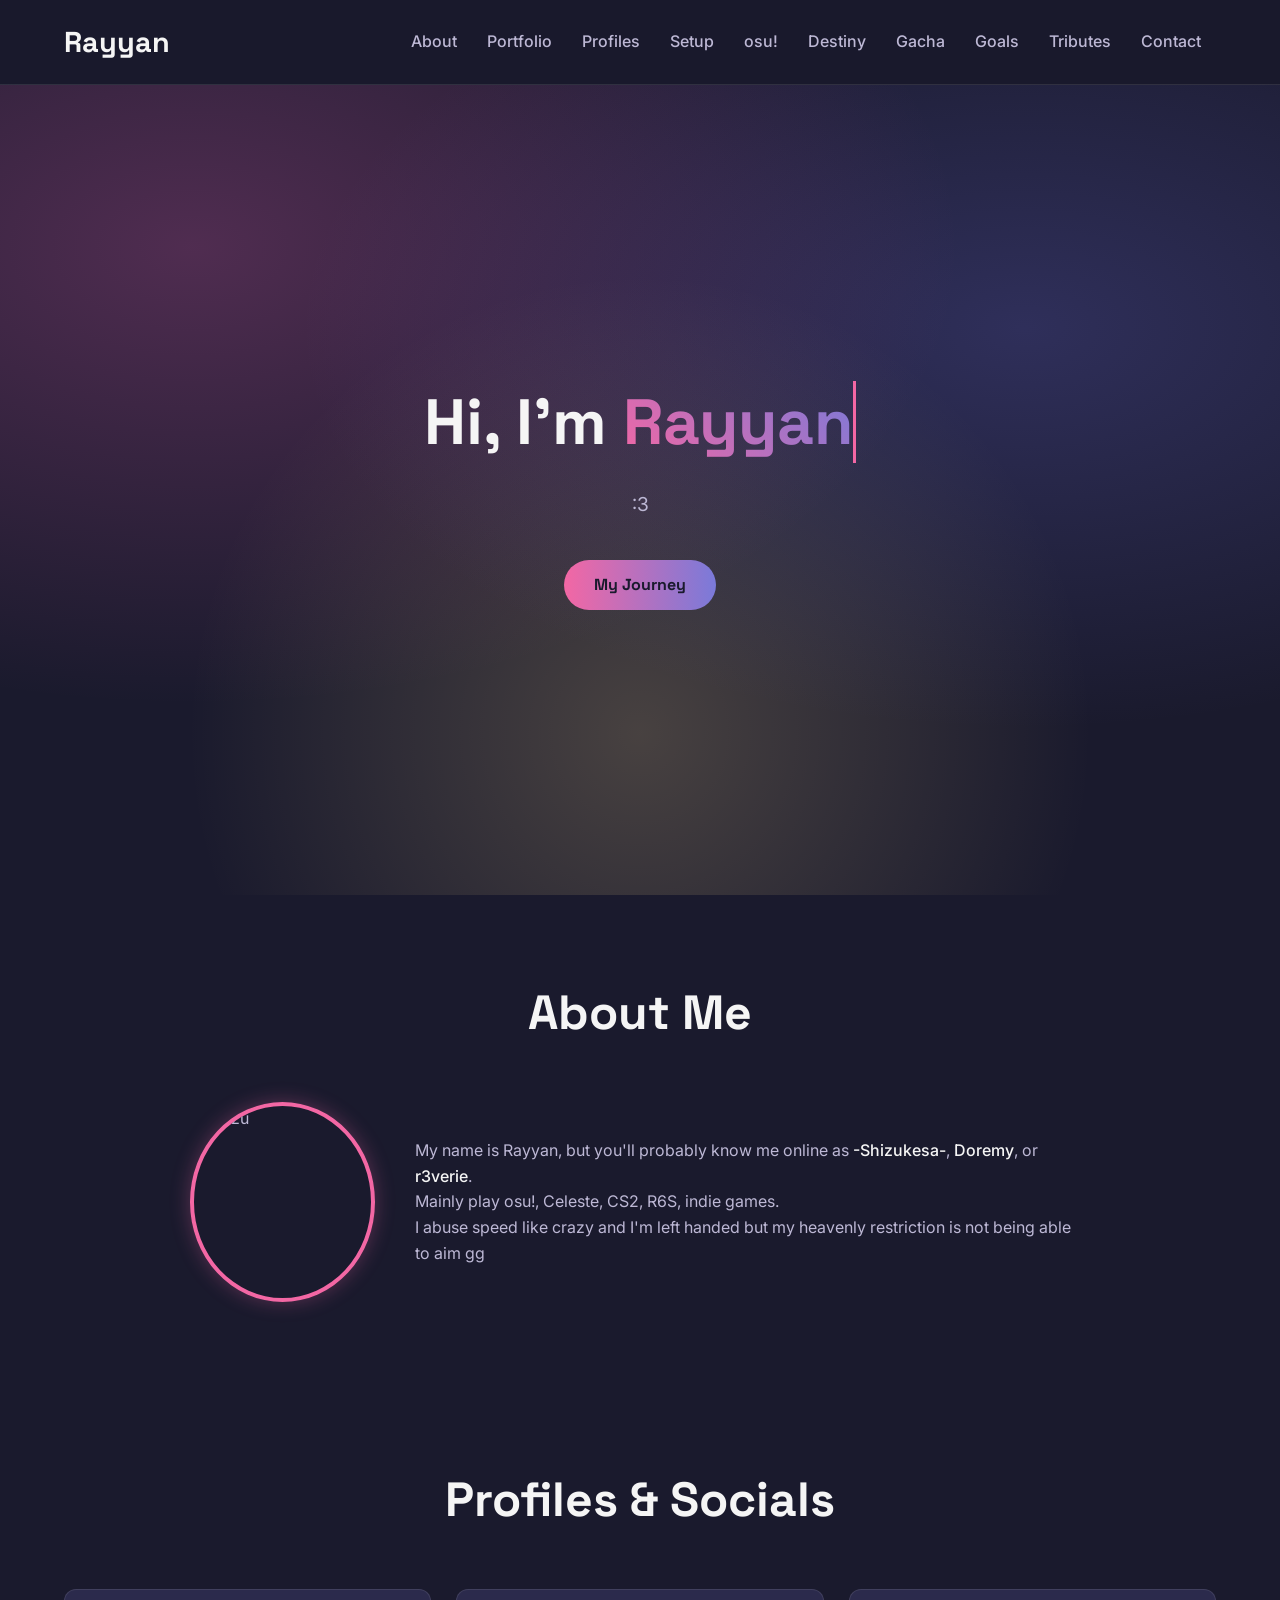
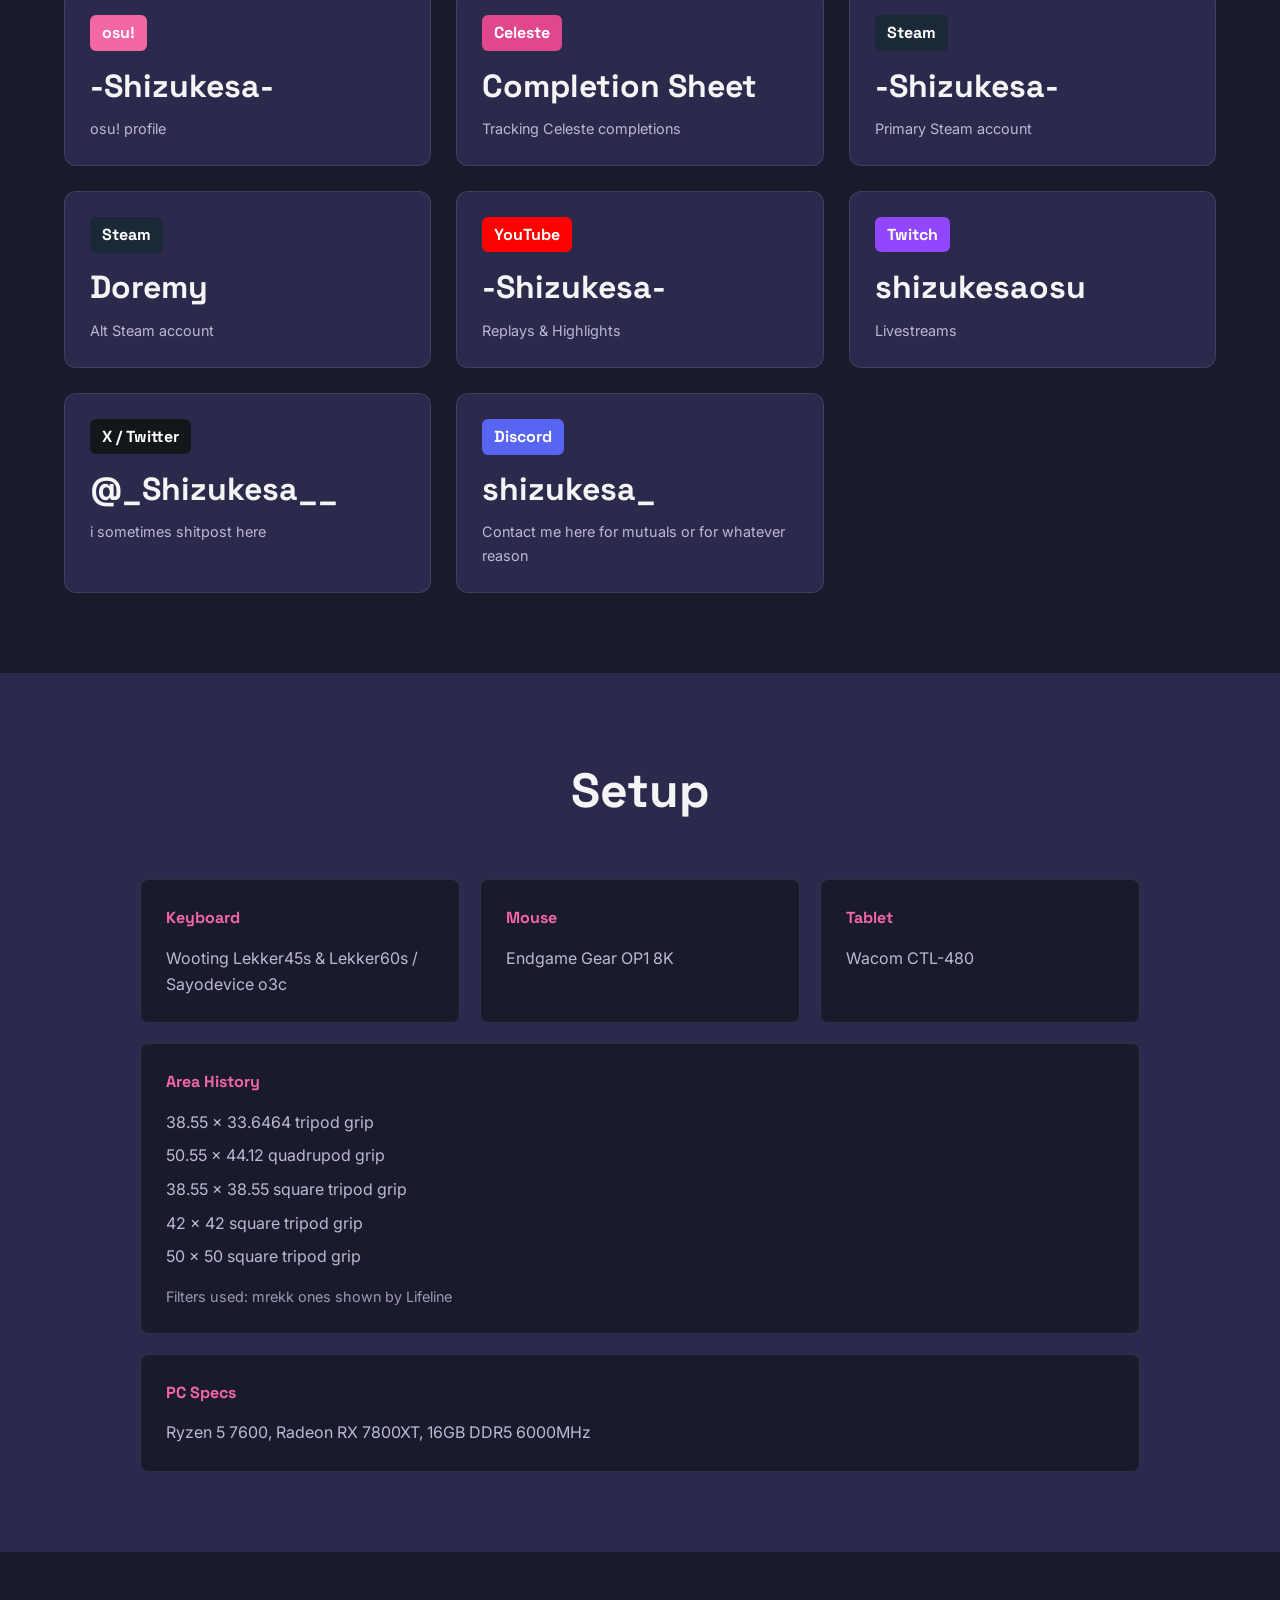
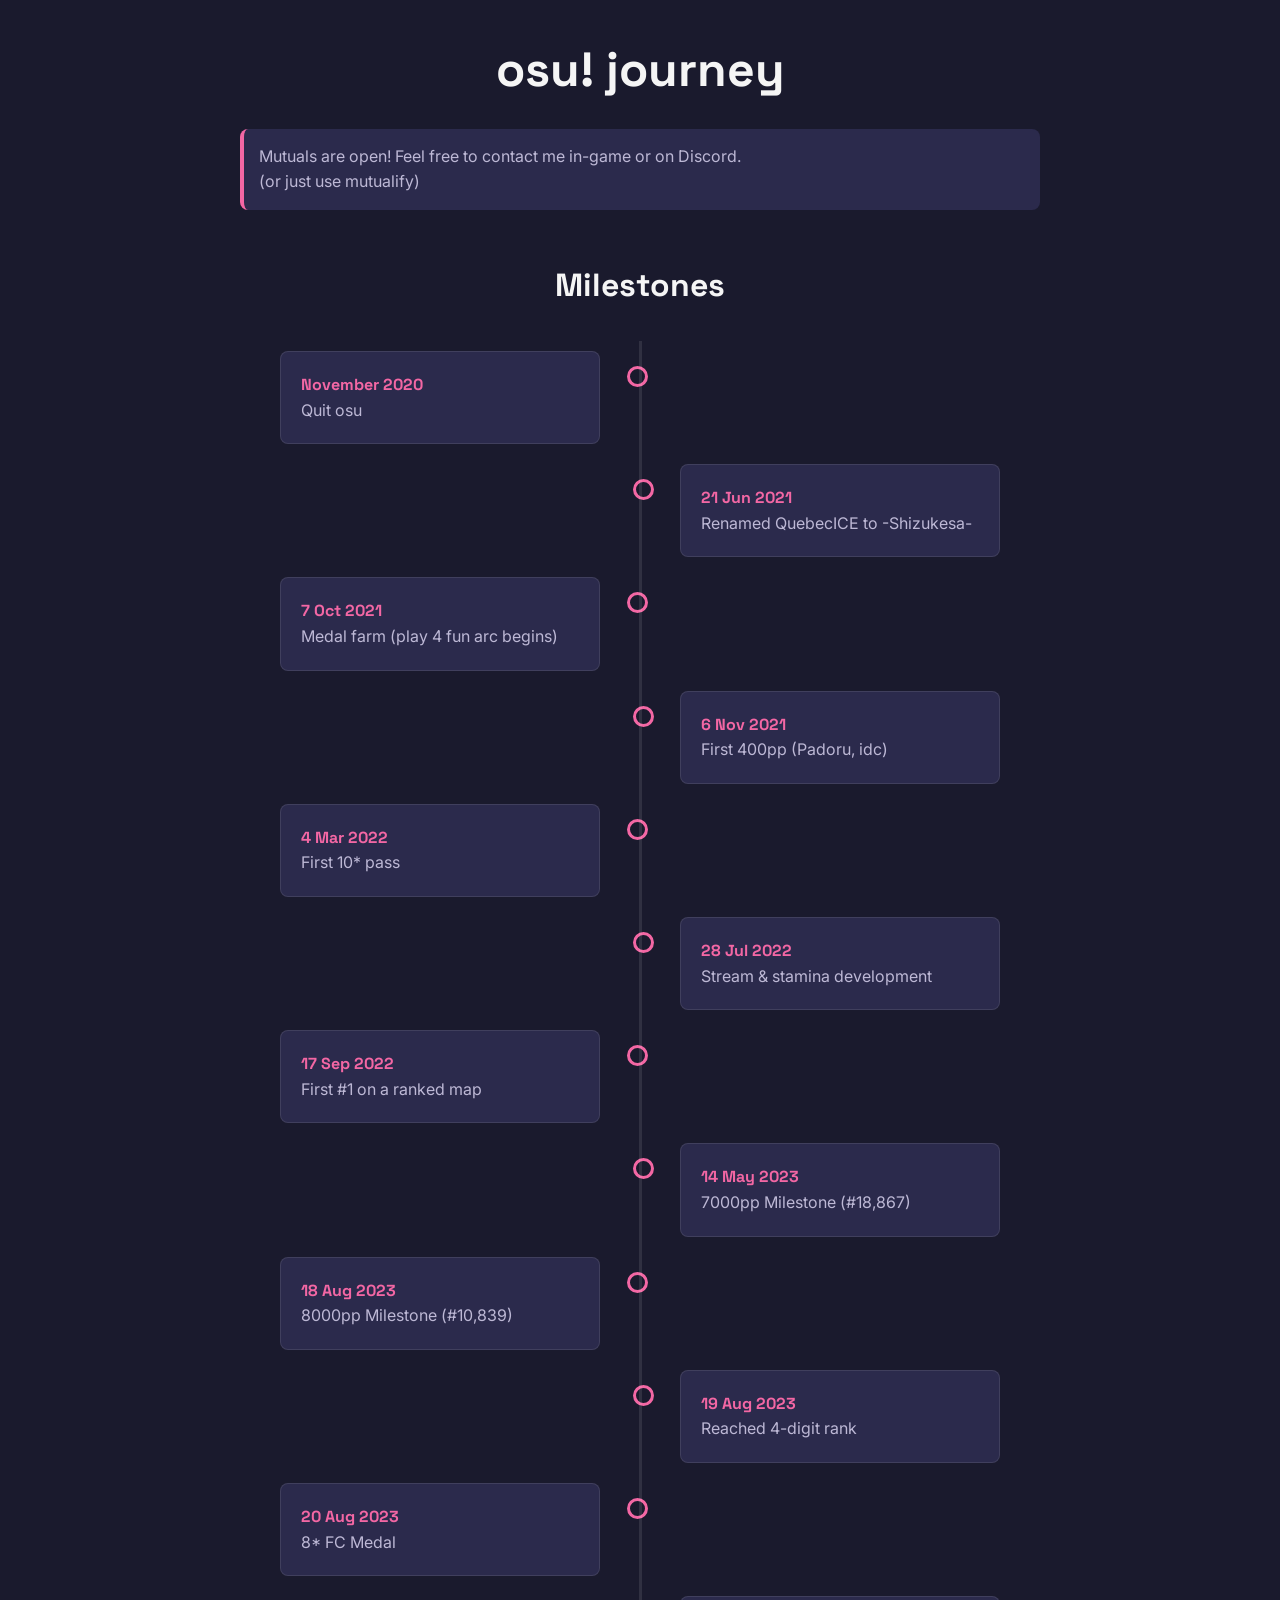
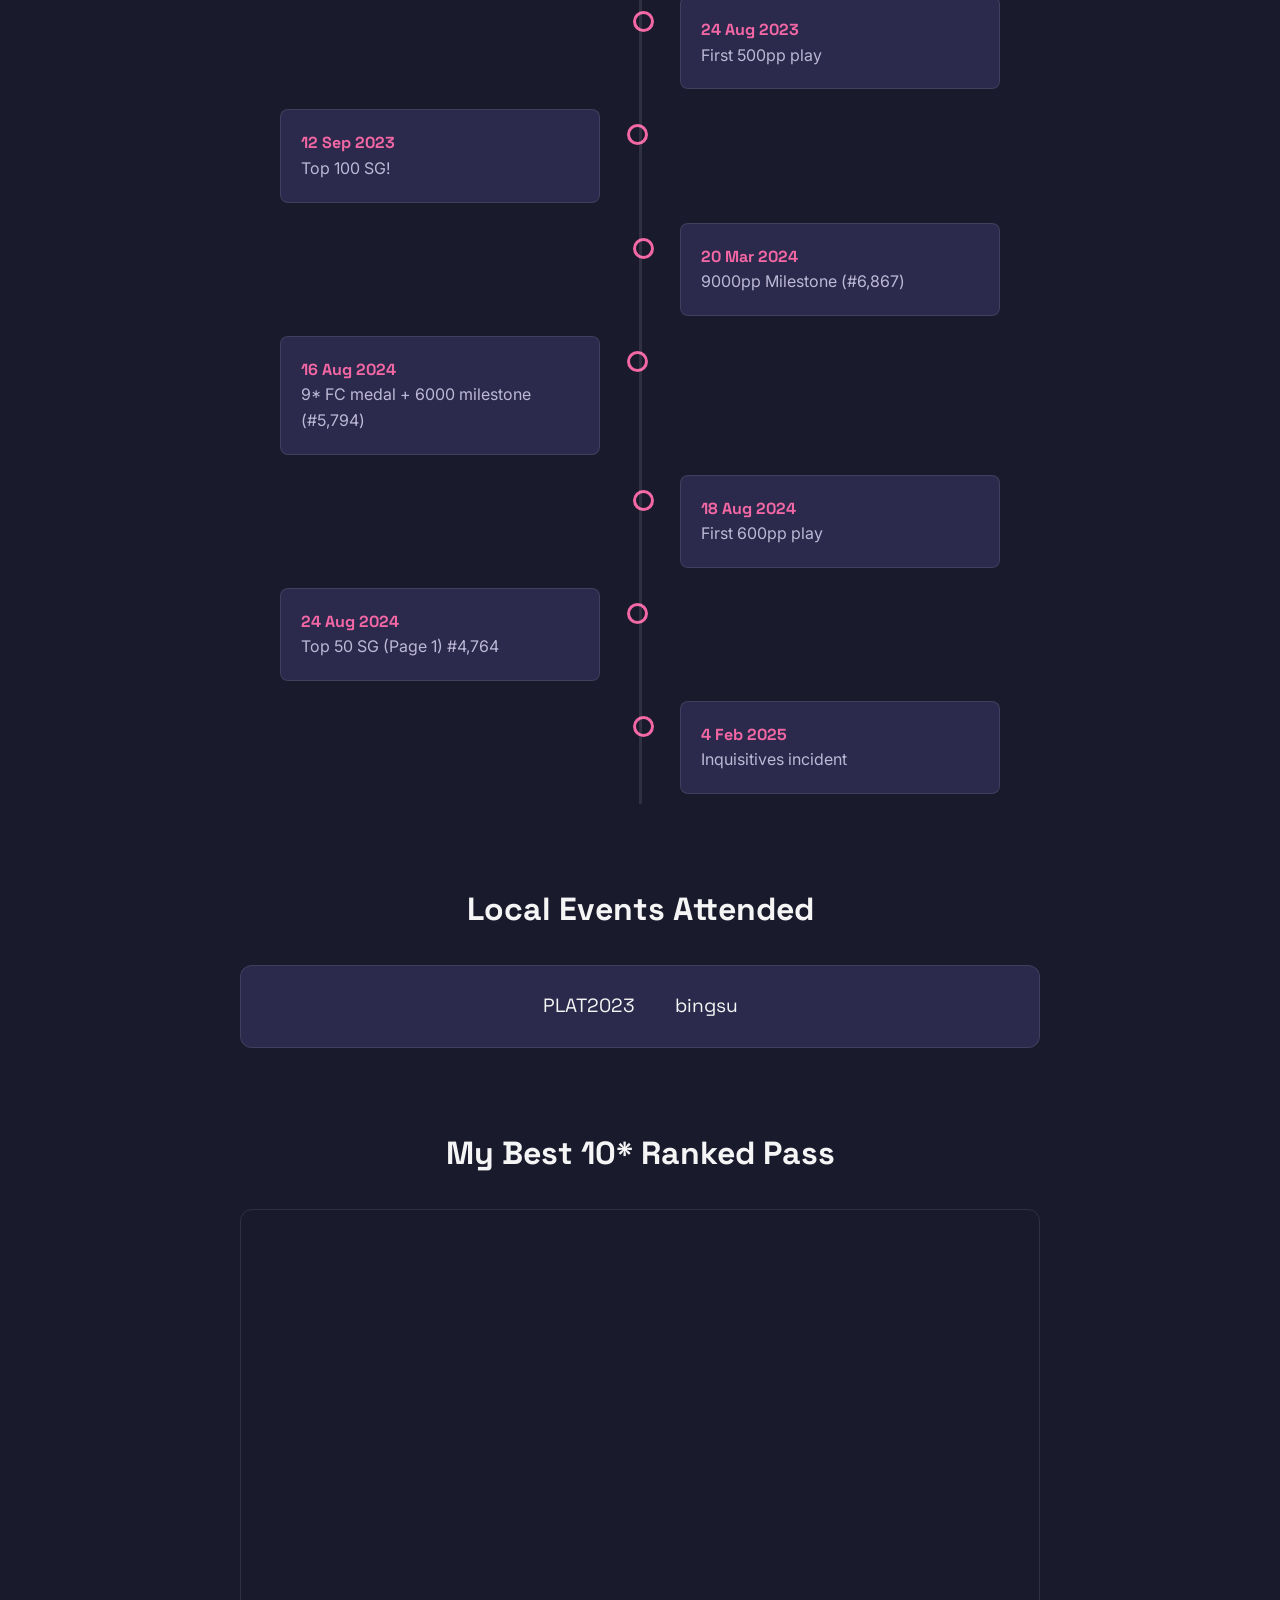
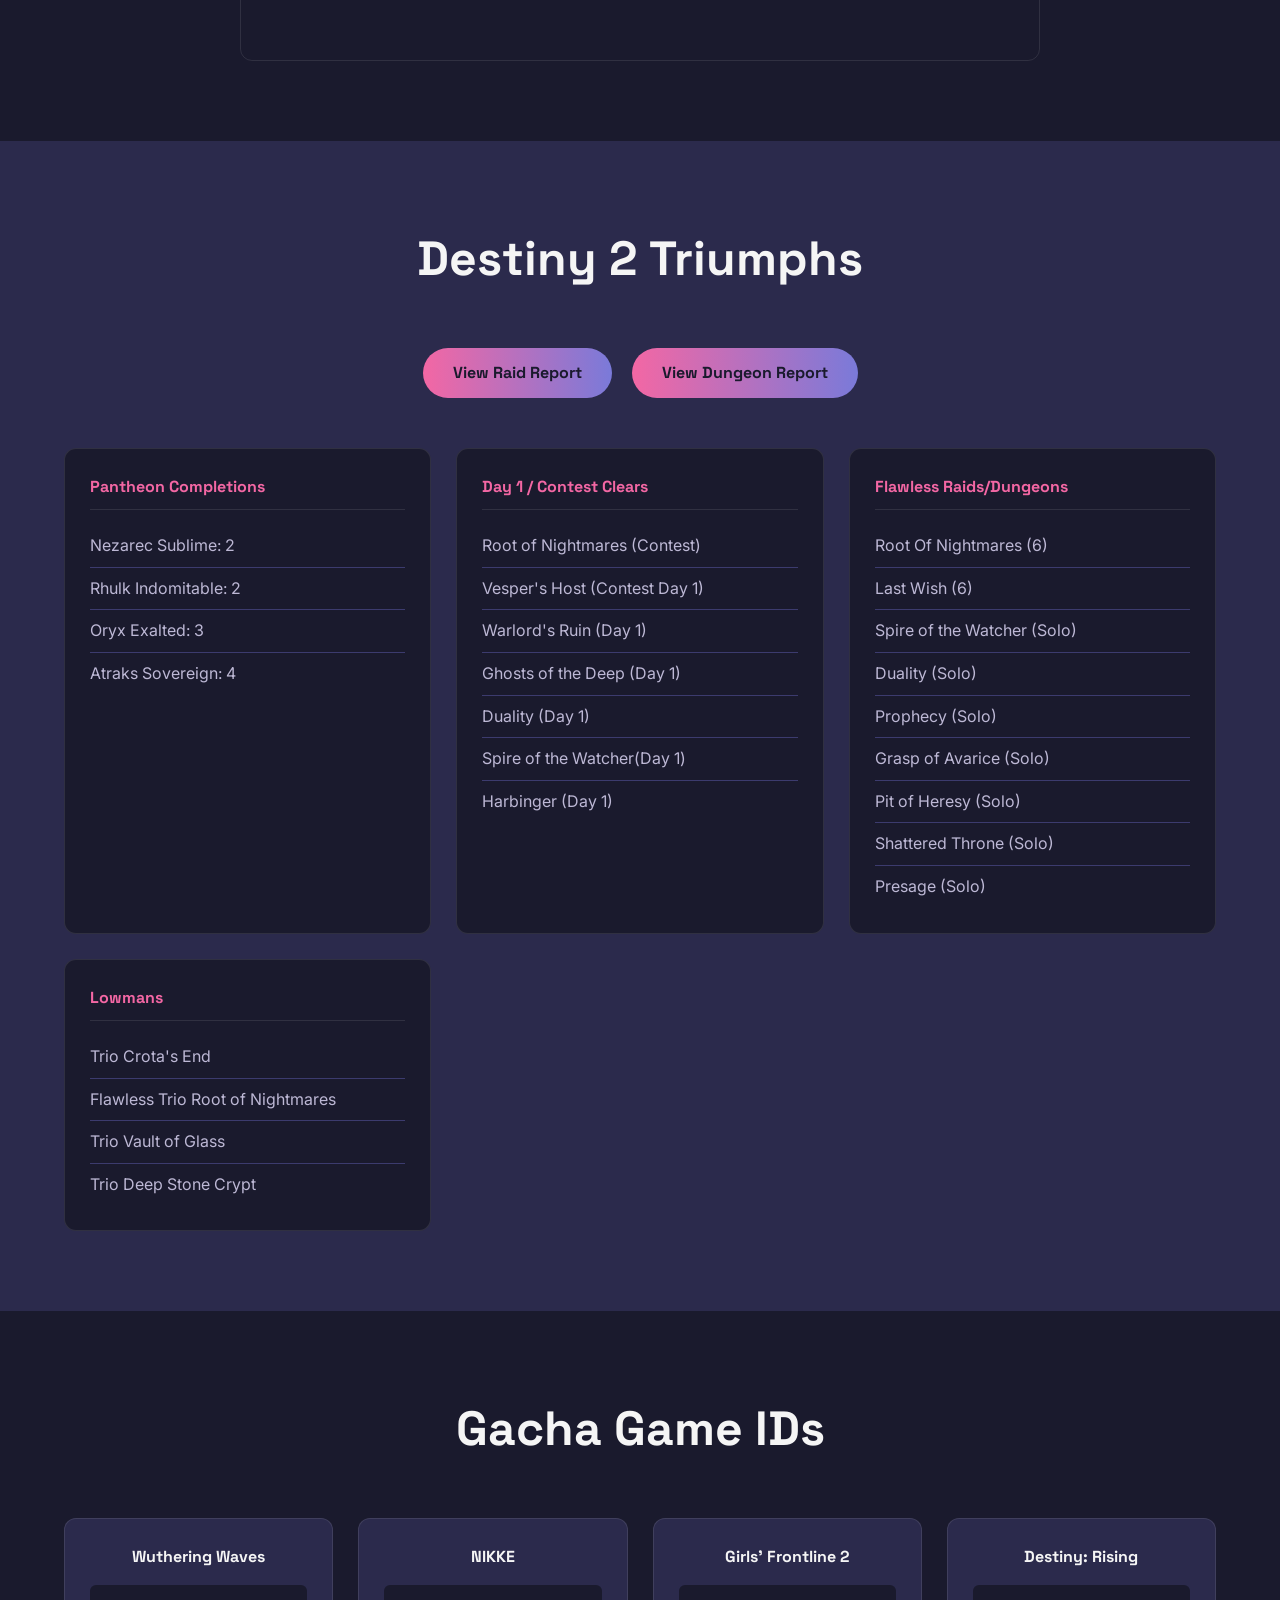
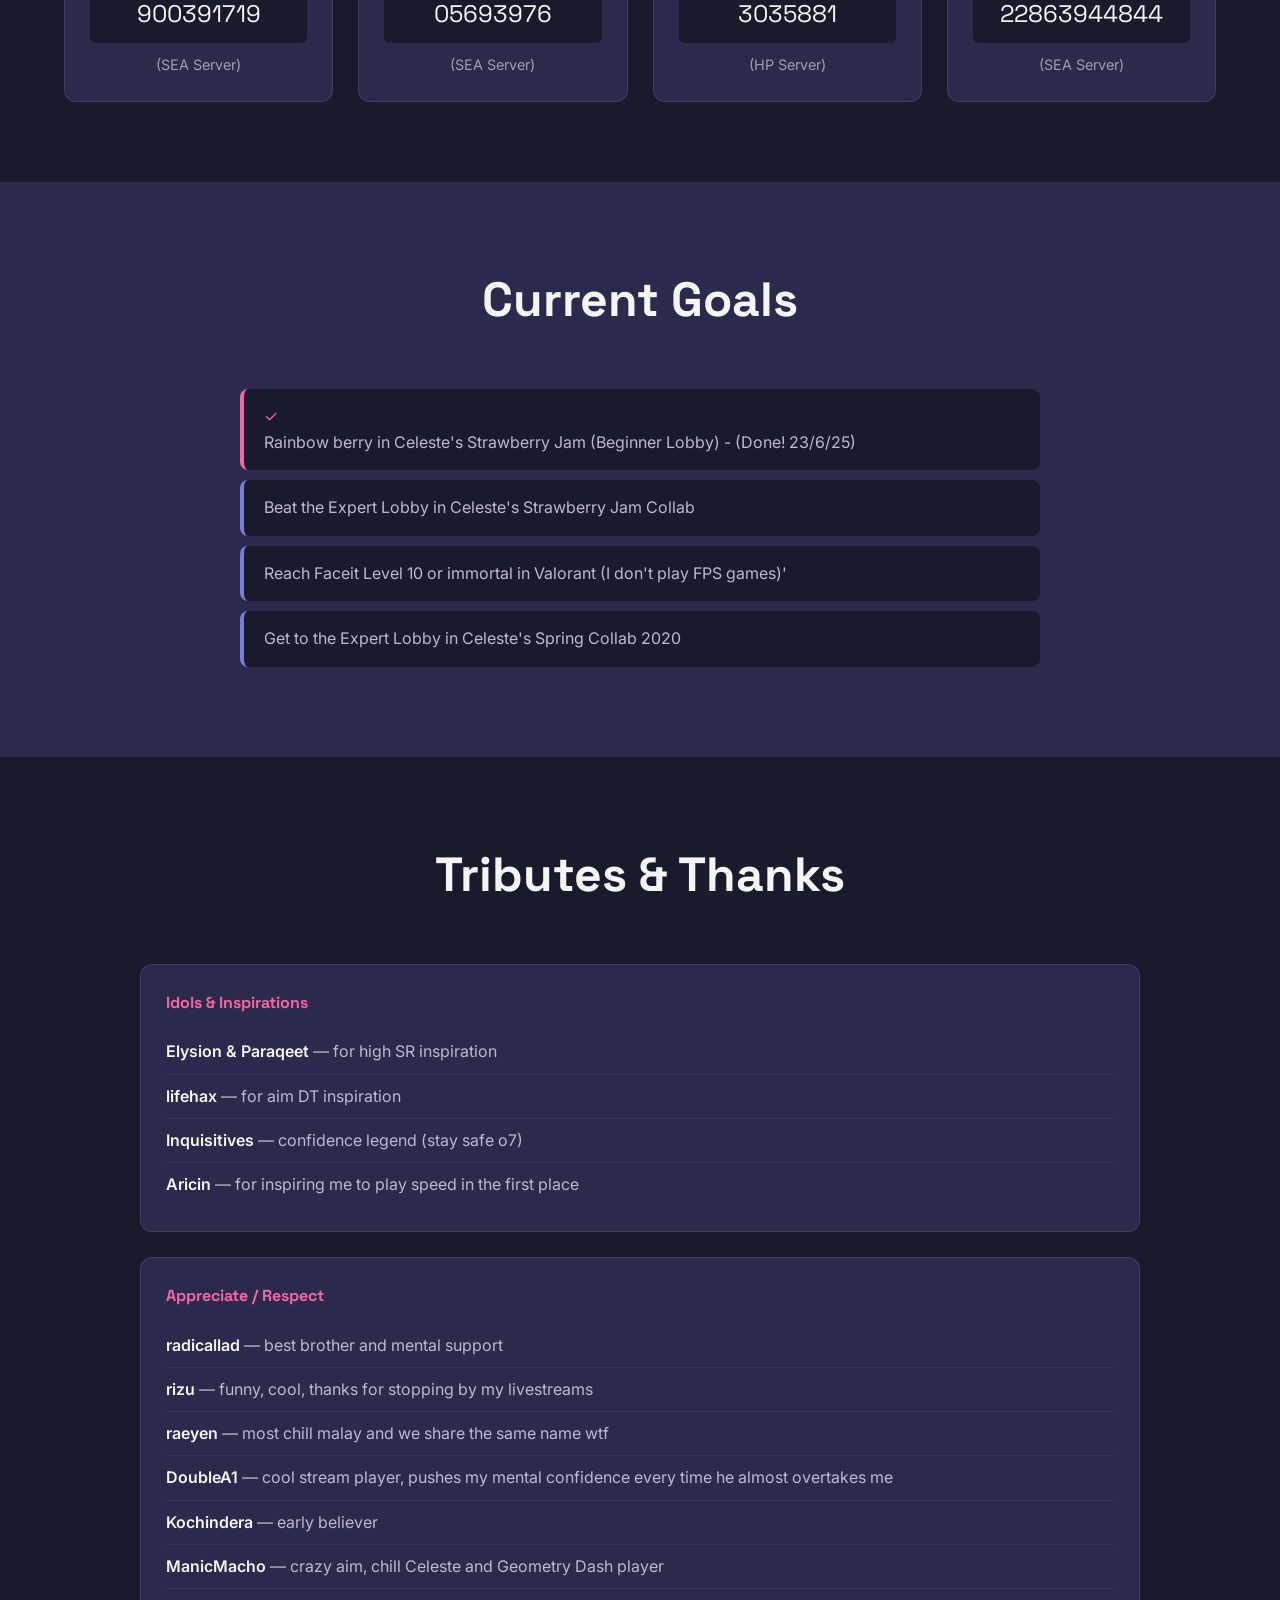
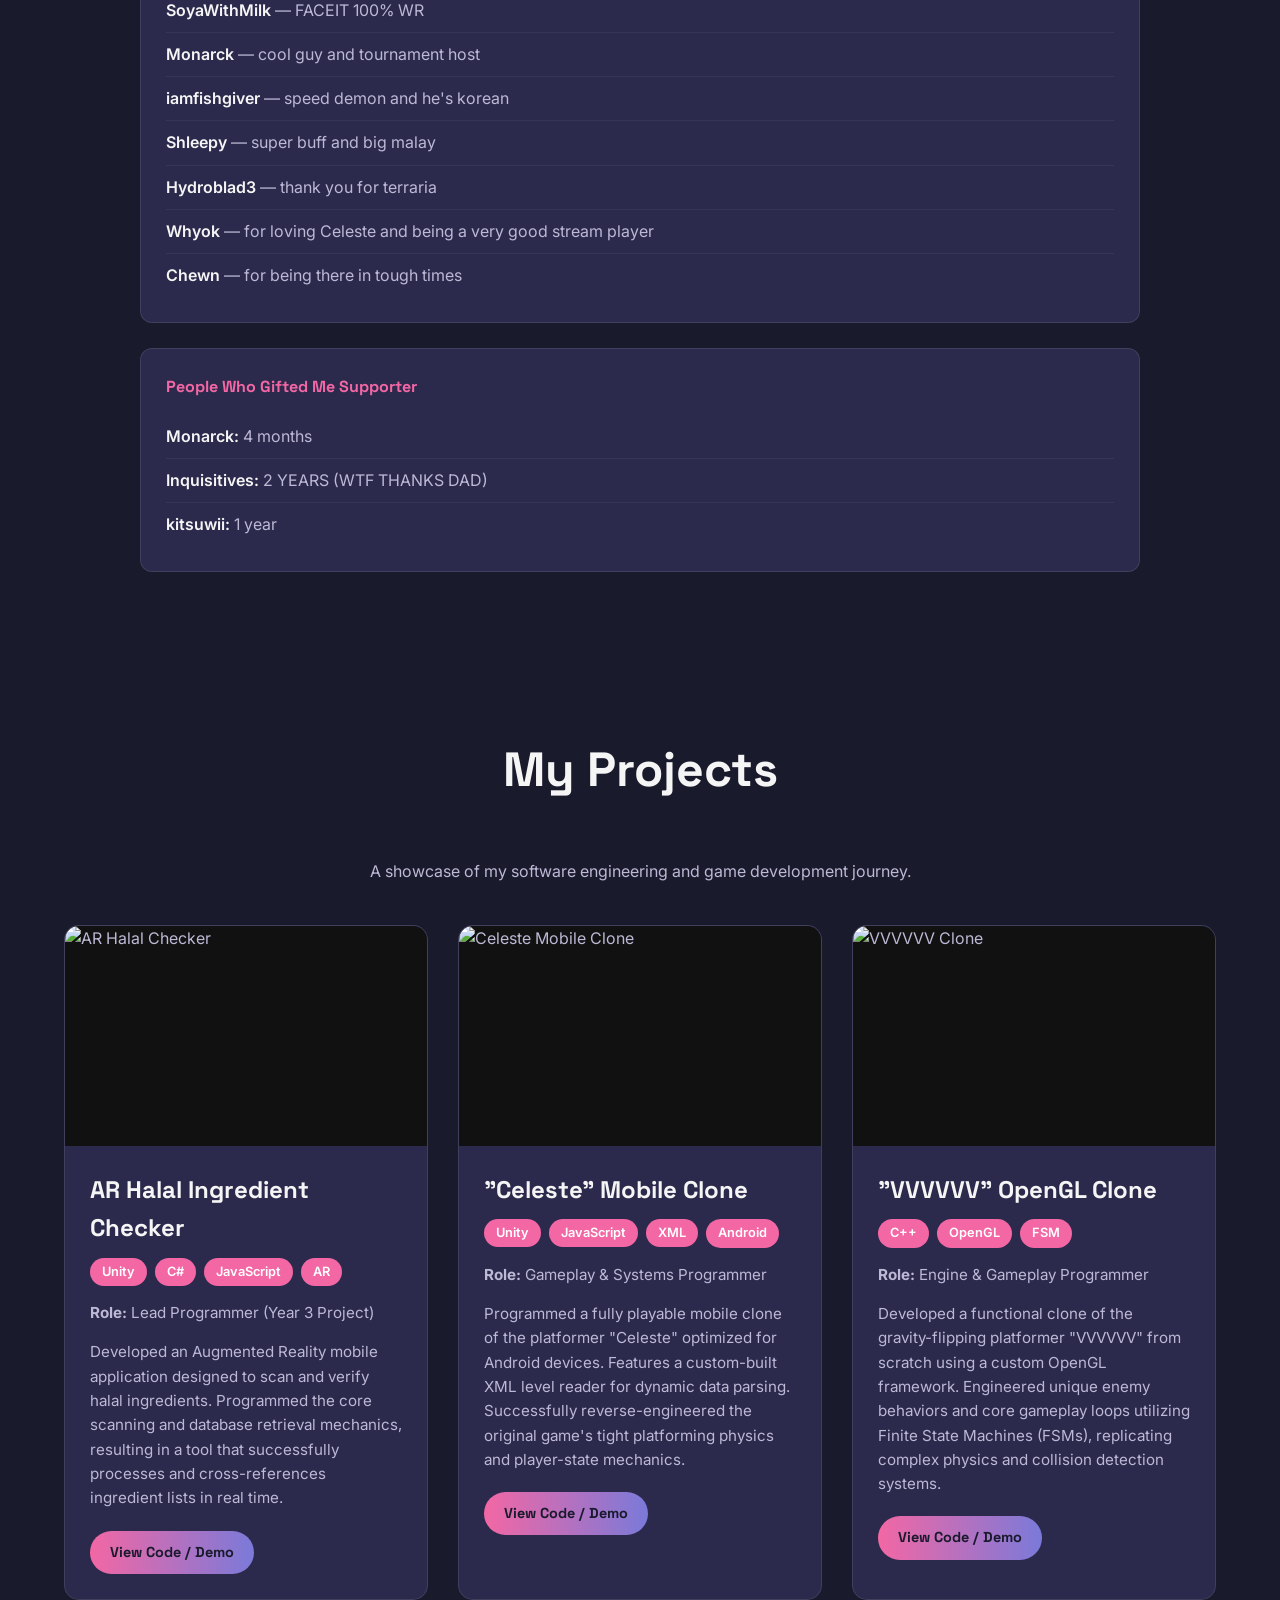
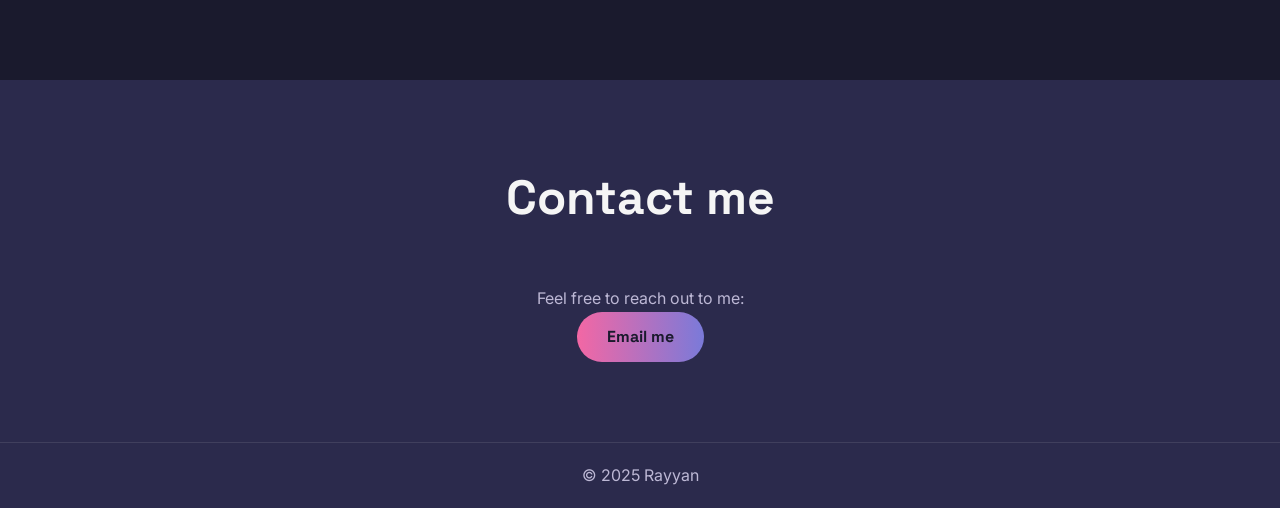
==== commit dfba9694: "a" ====
--- a/website/index.html
+++ b/website/index.html
@@ -4,7 +4,7 @@
     <meta charset="UTF-8">
     <meta name="viewport" content="width=device-width, initial-scale=1.0">
     <title>Rayyan | -Shizukesa-</title>
-    
+
     <link rel="preconnect" href="https://fonts.googleapis.com">
     <link rel="preconnect" href="https://fonts.gstatic.com" crossorigin>
     <link href="https://fonts.googleapis.com/css2?family=Space+Grotesk:wght@500;700&family=Inter:wght@400;500;600&display=swap" rel="stylesheet">
@@ -19,6 +19,7 @@
             <div class="logo">Rayyan</div>
             <ul class="nav-links">
                 <li><a href="#about">About</a></li>
+                <li><a href="#portfolio">Portfolio</a></li>
                 <li><a href="#profiles">Profiles</a></li>
                 <li><a href="#setup">Setup</a></li>
                 <li><a href="#osu-journey">osu!</a></li>
@@ -52,10 +53,10 @@
                 <div class="about-text" data-aos="fade-left">
                     <p>
                         My name is Rayyan, but you'll probably know me online as <strong>-Shizukesa-</strong>, <strong>Doremy</strong>, or <strong>r3verie</strong>.<br>
-                        Mainly play osu!, Celeste, CS2, R6S, and some other games that I can't think off at the top of my head rn
+                        Mainly play osu!, Celeste, CS2, R6S, indie games.
                     </p>
                     <p>
-                        I abuse speed like crazy and I'm left handed but my heavenly restriction is not being able to aim gg 
+                        I abuse speed like crazy and I'm left handed but my heavenly restriction is not being able to aim gg
                     </p>
                 </div>
             </div>
@@ -98,7 +99,7 @@
                 </div>
             </div>
         </section>
-        
+
         <section id="osu-journey" data-aos="fade-up">
             <h2>osu! journey</h2>
             <p class="mutuals-note" data-aos="zoom-in">
@@ -140,7 +141,7 @@
                 <h3>My Best 10* Ranked Pass</h3>
                 <div class="video-container" data-aos="zoom-in-up">
                     <div class="video-responsive">
-                       <iframe width="420" height="315" src="https://www.youtube.com/embed/HAwmdwxaNiI" title="speed of link b rank 10.16⭐" frameborder="0" allow="accelerometer; autoplay; clipboard-write; encrypted-media; gyroscope; picture-in-picture; web-share" referrerpolicy="strict-origin-when-cross-origin" allowfullscreen></iframe>
+                        <iframe width="420" height="315" src="https://www.youtube.com/embed/HAwmdwxaNiI" title="speed of link b rank 10.16⭐" frameborder="0" allow="accelerometer; autoplay; clipboard-write; encrypted-media; gyroscope; picture-in-picture; web-share" referrerpolicy="strict-origin-when-cross-origin" allowfullscreen></iframe>
                     </div>
                 </div>
             </div>
@@ -159,7 +160,7 @@
                 <div class="achievement-card" data-aos="fade-up" data-aos-delay="400"><h4>Lowmans</h4><ul><li>Trio Crota's End</li><li>Flawless Trio Root of Nightmares</li><li>Trio Vault of Glass</li><li>Trio Deep Stone Crypt</li></ul></div>
             </div>
         </section>
-        
+
         <section id="gacha" data-aos="fade-up">
             <h2>Gacha Game IDs</h2>
             <div class="gacha-grid">
@@ -191,8 +192,7 @@
             <div class="goals-list" data-aos="zoom-in-up">
                 <div class="goal-item done"><p>Rainbow berry in Celeste's Strawberry Jam (Beginner Lobby) - (Done! 23/6/25)</p></div>
                 <div class="goal-item"><p>Beat the Expert Lobby in Celeste's Strawberry Jam Collab</p></div>
-                <div class="goal-item"><p>Enjoy osu</p></div>
-                <div class="goal-item"><p>Reach Faceit Level 10 or immortal (fucking impossible)</p></div>
+                <div class="goal-item"><p>Reach Faceit Level 10 or immortal in Valorant (I don't play FPS games)'</p></div>
                 <div class="goal-item"><p>Get to the Expert Lobby in Celeste's Spring Collab 2020</p></div>
             </div>
         </section>
@@ -204,34 +204,27 @@
                     <h4>Idols & Inspirations</h4>
                     <ul>
                         <li><strong>Elysion & Paraqeet</strong> — for high SR inspiration</li>
-                        <li><strong>lifehax</strong> — for aim DT and SG Yalam last hope</li>
+                        <li><strong>lifehax</strong> — for aim DT inspiration</li>
                         <li><strong>Inquisitives</strong> — confidence legend (stay safe o7)</li>
-                        <li><strong>Lifeline</strong> — for high BPM jumps</li>
-                        <li><strong>Dereban</strong> — for singletap inspiration</li>
-                        <li><strong>Aricin</strong> — for speed and stamina grind</li>
+                        <li><strong>Aricin</strong> — for inspiring me to play speed in the first place</li>
                     </ul>
                 </div>
                 <div class="tribute-card full-width-card" data-aos="fade-up" data-aos-delay="200">
                     <h4>Appreciate / Respect</h4>
                     <ul>
                         <li><strong>radicallad</strong> — best brother and mental support</li>
-                        <li><strong>rizu</strong> — funny, cool, thanks for watching my streams</li>
-                        <li><strong>raeyen</strong> — most chill yalam and we share the same name wtf</li>
-                        <li><strong>DoubleA1</strong> — cool stream player, pushes my mental</li>
-                        <li><strong>Hoex</strong> — chef</li>
-                        <li><strong>GSDark</strong> — thai green milk tea & CS</li>
+                        <li><strong>rizu</strong> — funny, cool, thanks for stopping by my livestreams</li>
+                        <li><strong>raeyen</strong> — most chill malay and we share the same name wtf</li>
+                        <li><strong>DoubleA1</strong> — cool stream player, pushes my mental confidence every time he almost overtakes me</li>
                         <li><strong>Kochindera</strong> — early believer</li>
-                        <li><strong>ManicMacho</strong> — aim, juvenile incident, Celeste</li>
-                        <li><strong>shira</strong> — chiobu, perfume hunting</li>
-                        <li><strong>SoyaWithMilk</strong> — FACEIT 100% WR, Phasmo, KITTY</li>
-                        <li><strong>Monarck</strong> — cool guy and host</li>
-                        <li><strong>iamfishgiver</strong> — speed god and he's korean</li>
-                        <li><strong>Shleepy</strong> — buff Yalam (please up ur gpa dude)</li>
-                        <li><strong>Hydroblad3</strong> — Terraria, Viper main</li>
-                        <li><strong>Zienard</strong> — patches for shitting himself over and over</li>
-                        <li><strong>Definition</strong> — coding</li>
+                        <li><strong>ManicMacho</strong> — crazy aim, chill Celeste and Geometry Dash player</li>
+                        <li><strong>SoyaWithMilk</strong> — FACEIT 100% WR</li>
+                        <li><strong>Monarck</strong> — cool guy and tournament host</li>
+                        <li><strong>iamfishgiver</strong> — speed demon and he's korean</li>
+                        <li><strong>Shleepy</strong> — super buff and big malay</li>
+                        <li><strong>Hydroblad3</strong> — thank you for terraria</li>
                         <li><strong>Whyok</strong> — for loving Celeste and being a very good stream player</li>
-                        <li><strong>Chewn</strong> — for gooning and farting in VC</li>
+                        <li><strong>Chewn</strong> — for being there in tough times</li>
                     </ul>
                 </div>
                 <div class="tribute-card full-width-card" data-aos="fade-up" data-aos-delay="300">
@@ -239,8 +232,62 @@
                     <ul>
                         <li><strong>Monarck:</strong> 4 months</li>
                         <li><strong>Inquisitives:</strong> 2 YEARS (WTF THANKS DAD)</li>
-                    </ul>
-                </div>
+                        <li><strong>kitsuwii:</strong> 1 year</li>
+                    </ul>
+                </div>
+            </div>
+        </section>
+
+
+        <!-- --- PORTFOLIO SECTION --- -->
+        <section id="portfolio" data-aos="fade-up">
+            <h2>My Projects</h2>
+            <p>A showcase of my software engineering and game development journey.</p>
+
+            <div class="portfolio-grid">
+
+                <!-- Project 1: AR Halal Checker -->
+                <div class="portfolio-card" data-aos="zoom-in" data-aos-delay="100">
+                    <img src="images/ar-app.jpg" alt="AR Halal Checker" class="portfolio-img">
+                    <div class="portfolio-content">
+                        <h3>AR Halal Ingredient Checker</h3>
+                        <div class="tech-stack">
+                            <span>Unity</span><span>C#</span><span>JavaScript</span><span>AR</span>
+                        </div>
+                        <p><strong>Role:</strong> Lead Programmer (Year 3 Project)</p>
+                        <p>Developed an Augmented Reality mobile application designed to scan and verify halal ingredients. Programmed the core scanning and database retrieval mechanics, resulting in a tool that successfully processes and cross-references ingredient lists in real time.</p>
+                        <a href="#" target="_blank" class="cta-button small-btn">View Code / Demo</a>
+                    </div>
+                </div>
+
+                <!-- Project 2: Celeste Mobile Clone -->
+                <div class="portfolio-card" data-aos="zoom-in" data-aos-delay="200">
+                    <img src="images/celeste-clone.jpg" alt="Celeste Mobile Clone" class="portfolio-img">
+                    <div class="portfolio-content">
+                        <h3>"Celeste" Mobile Clone</h3>
+                        <div class="tech-stack">
+                            <span>Unity</span><span>JavaScript</span><span>XML</span><span>Android</span>
+                        </div>
+                        <p><strong>Role:</strong> Gameplay & Systems Programmer</p>
+                        <p>Programmed a fully playable mobile clone of the platformer "Celeste" optimized for Android devices. Features a custom-built XML level reader for dynamic data parsing. Successfully reverse-engineered the original game's tight platforming physics and player-state mechanics.</p>
+                        <a href="#" target="_blank" class="cta-button small-btn">View Code / Demo</a>
+                    </div>
+                </div>
+
+                <!-- Project 3: VVVVVV Clone -->
+                <div class="portfolio-card" data-aos="zoom-in" data-aos-delay="300">
+                    <img src="images/vvvvvv-clone.jpg" alt="VVVVVV Clone" class="portfolio-img">
+                    <div class="portfolio-content">
+                        <h3>"VVVVVV" OpenGL Clone</h3>
+                        <div class="tech-stack">
+                            <span>C++</span><span>OpenGL</span><span>FSM</span>
+                        </div>
+                        <p><strong>Role:</strong> Engine & Gameplay Programmer</p>
+                        <p>Developed a functional clone of the gravity-flipping platformer "VVVVVV" from scratch using a custom OpenGL framework. Engineered unique enemy behaviors and core gameplay loops utilizing Finite State Machines (FSMs), replicating complex physics and collision detection systems.</p>
+                        <a href="#" target="_blank" class="cta-button small-btn">View Code / Demo</a>
+                    </div>
+                </div>
+
             </div>
         </section>
 
--- a/website/style.css
+++ b/website/style.css
@@ -291,6 +291,80 @@
     font-weight: 600;
 }
 
+
+/* --- PORTFOLIO SECTION --- */
+#portfolio {
+    background-color: var(--bg-dark);
+}
+
+.portfolio-grid {
+    display: grid;
+    grid-template-columns: repeat(auto-fit, minmax(320px, 1fr));
+    gap: 30px;
+    margin-top: 40px;
+}
+
+.portfolio-card {
+    background-color: var(--bg-card);
+    border-radius: 15px;
+    overflow: hidden;
+    text-align: left;
+    border: 1px solid var(--border-color);
+    transition: transform 0.3s ease, box-shadow 0.3s ease;
+}
+
+.portfolio-card:hover {
+    transform: translateY(-10px);
+    box-shadow: 0 10px 20px rgba(0, 0, 0, 0.4);
+}
+
+.portfolio-img {
+    width: 100%;
+    height: 220px;
+    object-fit: cover;
+    display: block;
+    background-color: #111; /* Placeholder background if image doesn't load */
+}
+
+.portfolio-content {
+    padding: 25px;
+}
+
+.portfolio-content h3 {
+    margin-bottom: 10px;
+    color: var(--text-heading);
+    font-size: 1.5rem;
+}
+
+.portfolio-content p {
+    margin-bottom: 15px;
+    font-size: 0.95rem;
+    color: var(--text-body);
+}
+
+.tech-stack {
+    display: flex;
+    flex-wrap: wrap;
+    gap: 8px;
+    margin-bottom: 15px;
+}
+
+.tech-stack span {
+    background-color: var(--primary-accent);
+    color: #fff;
+    font-size: 0.8rem;
+    padding: 4px 12px;
+    border-radius: 20px;
+    font-weight: 600;
+}
+
+.small-btn {
+    display: inline-block;
+    padding: 10px 20px;
+    font-size: 0.9rem;
+    margin-top: 5px;
+}
+
 /* --- CONTACT SECTION --- */
 #contact { background-color: var(--bg-card); }
 
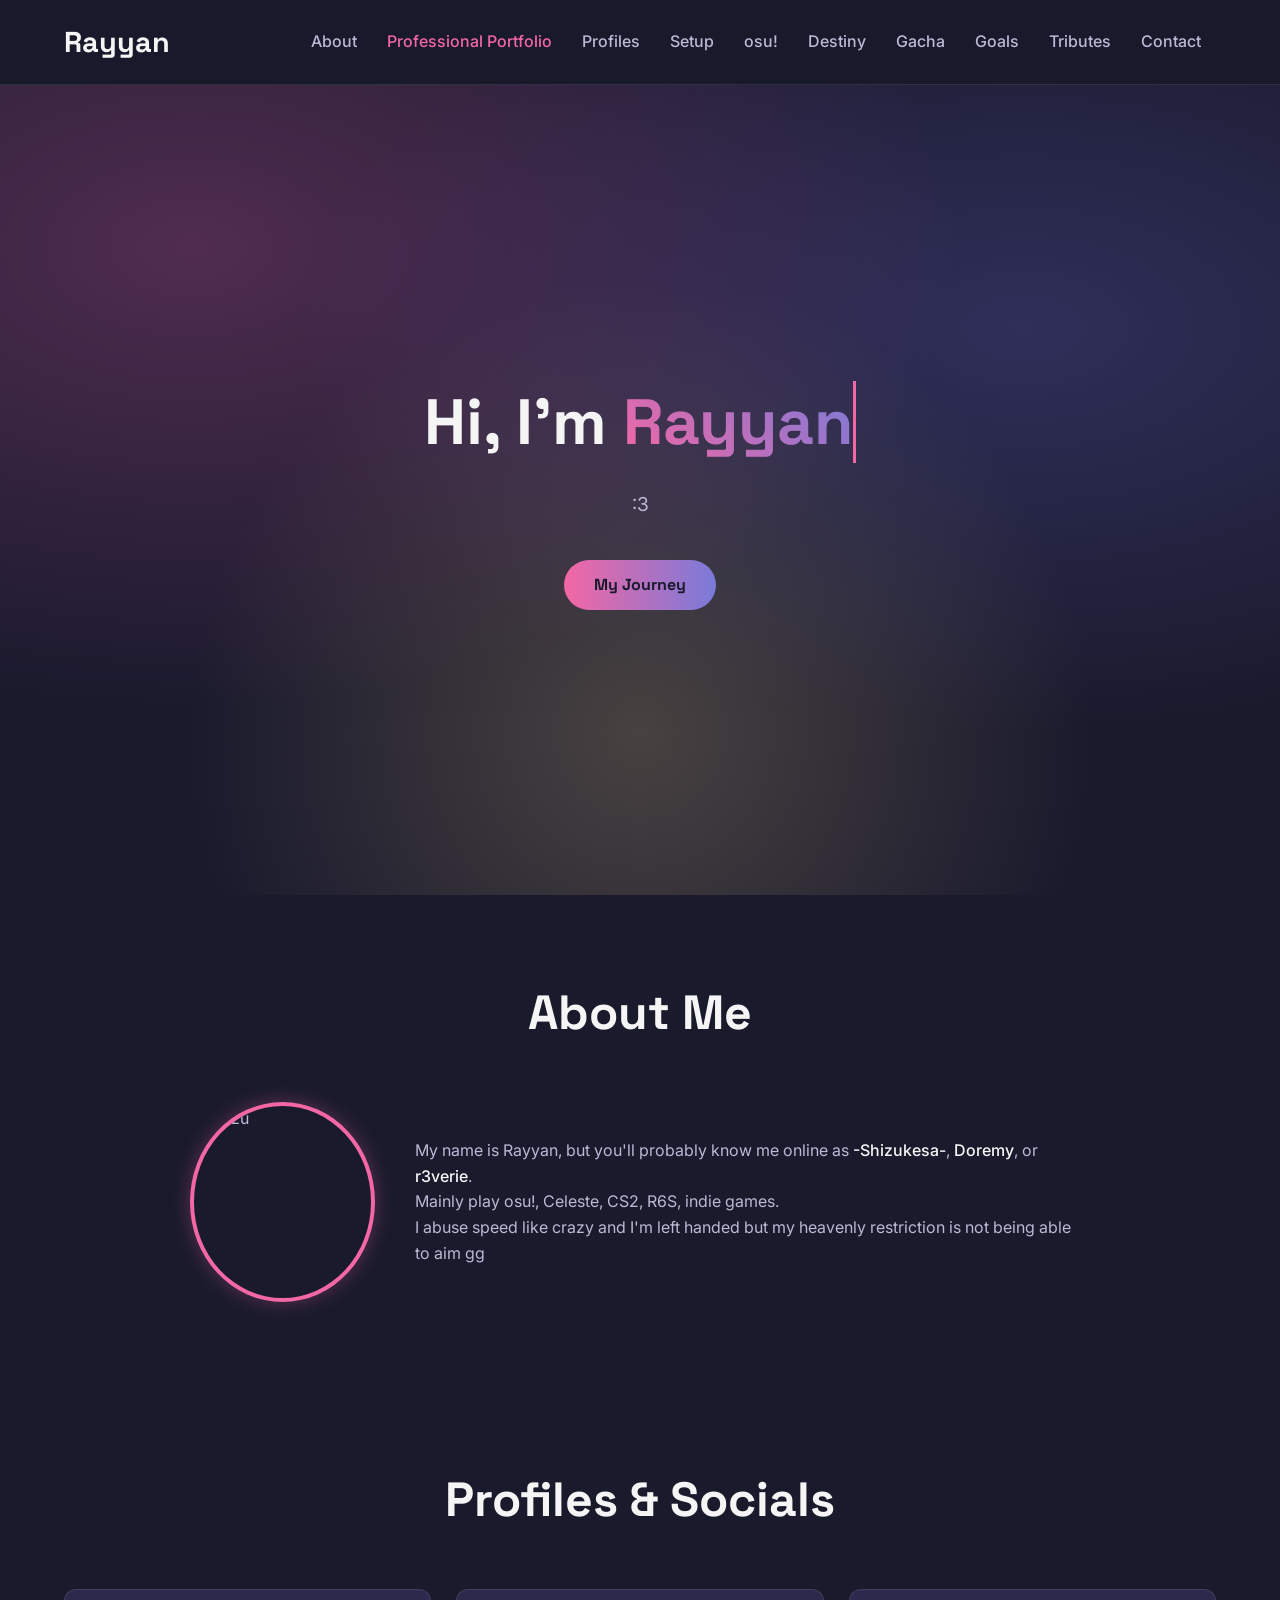
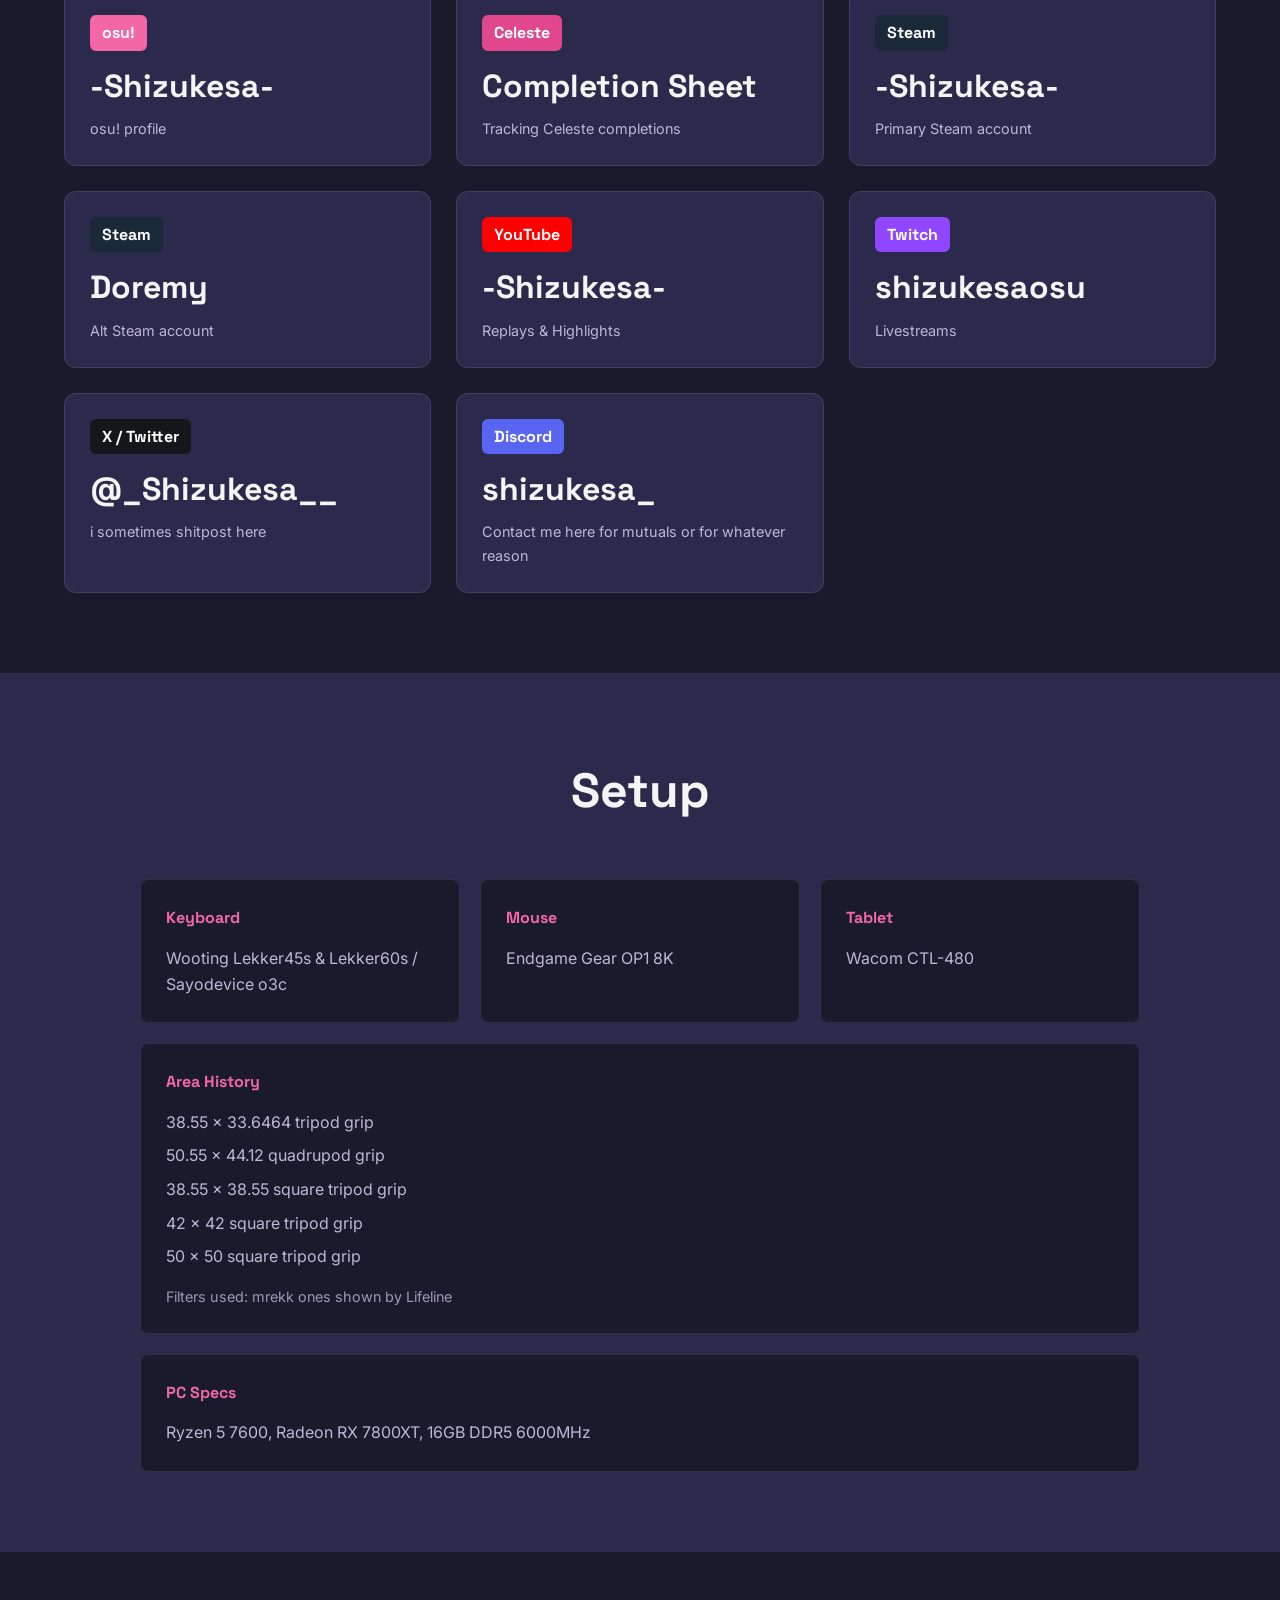
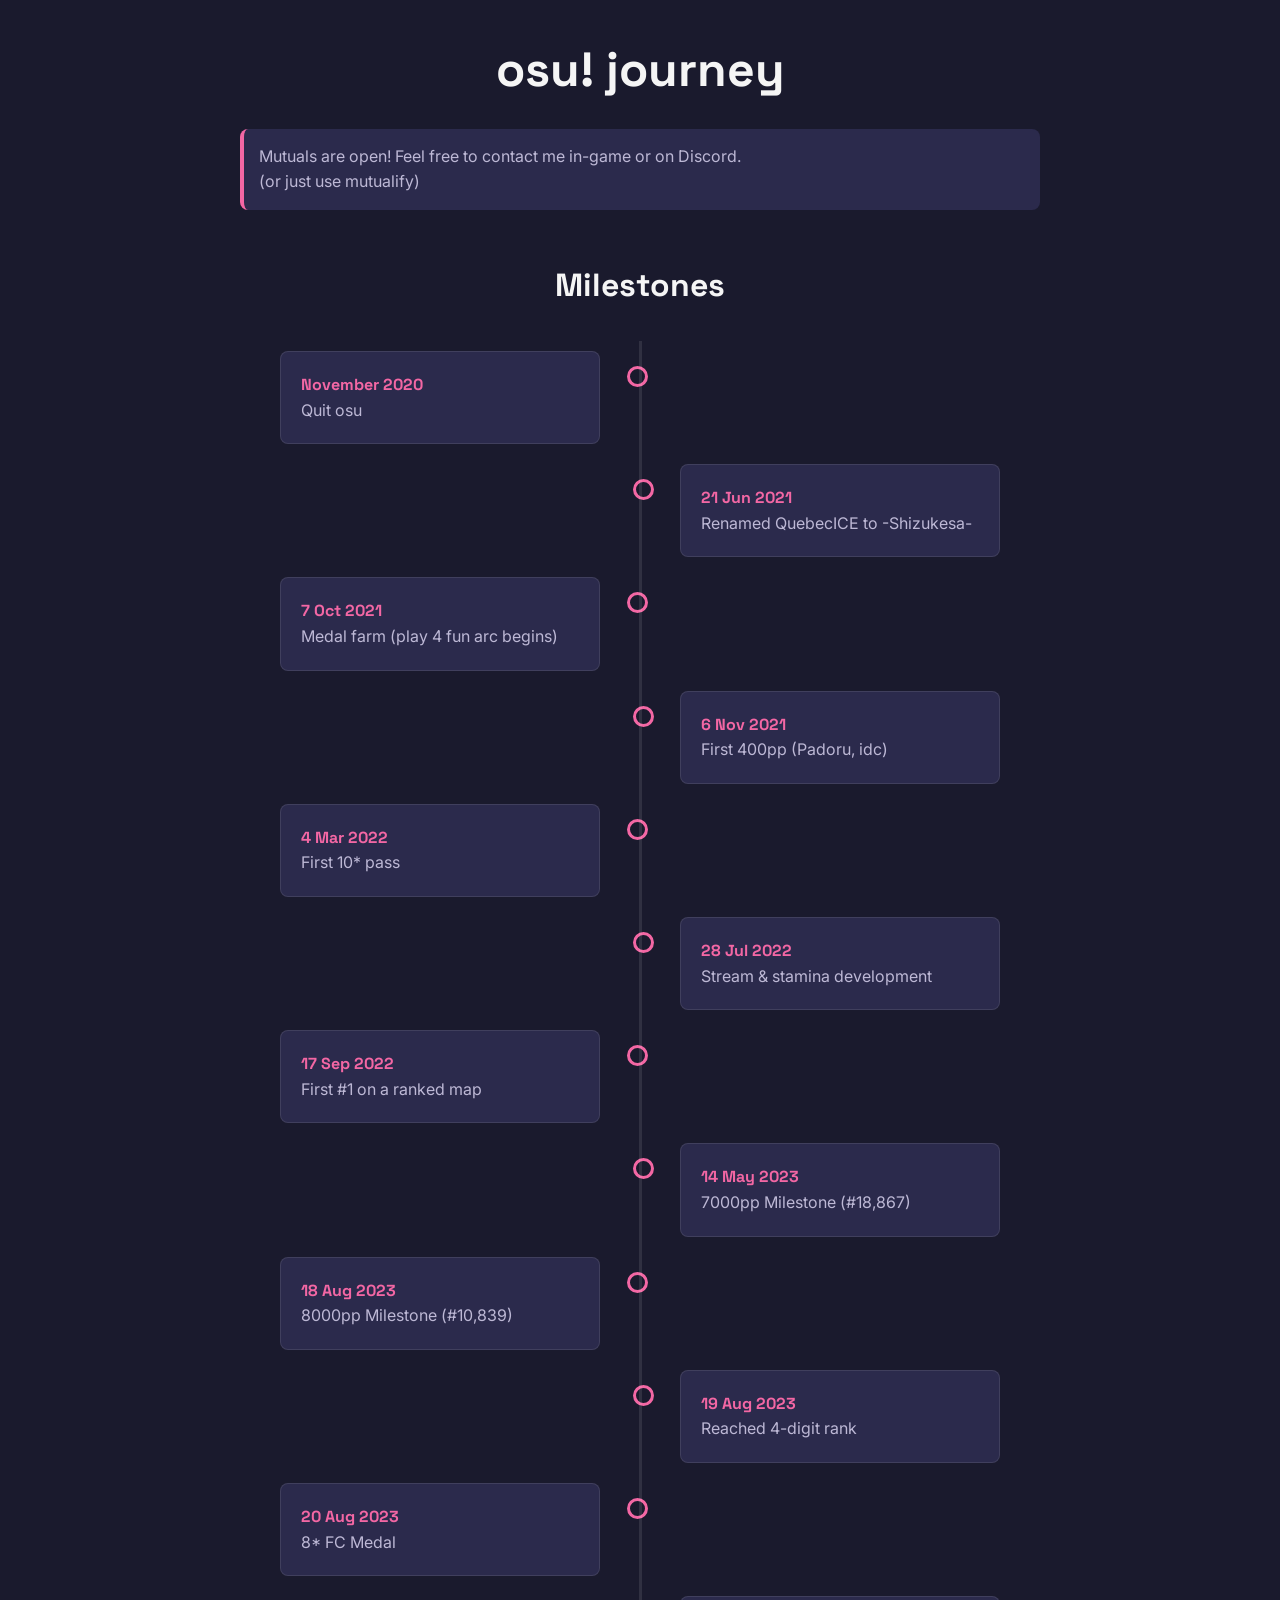
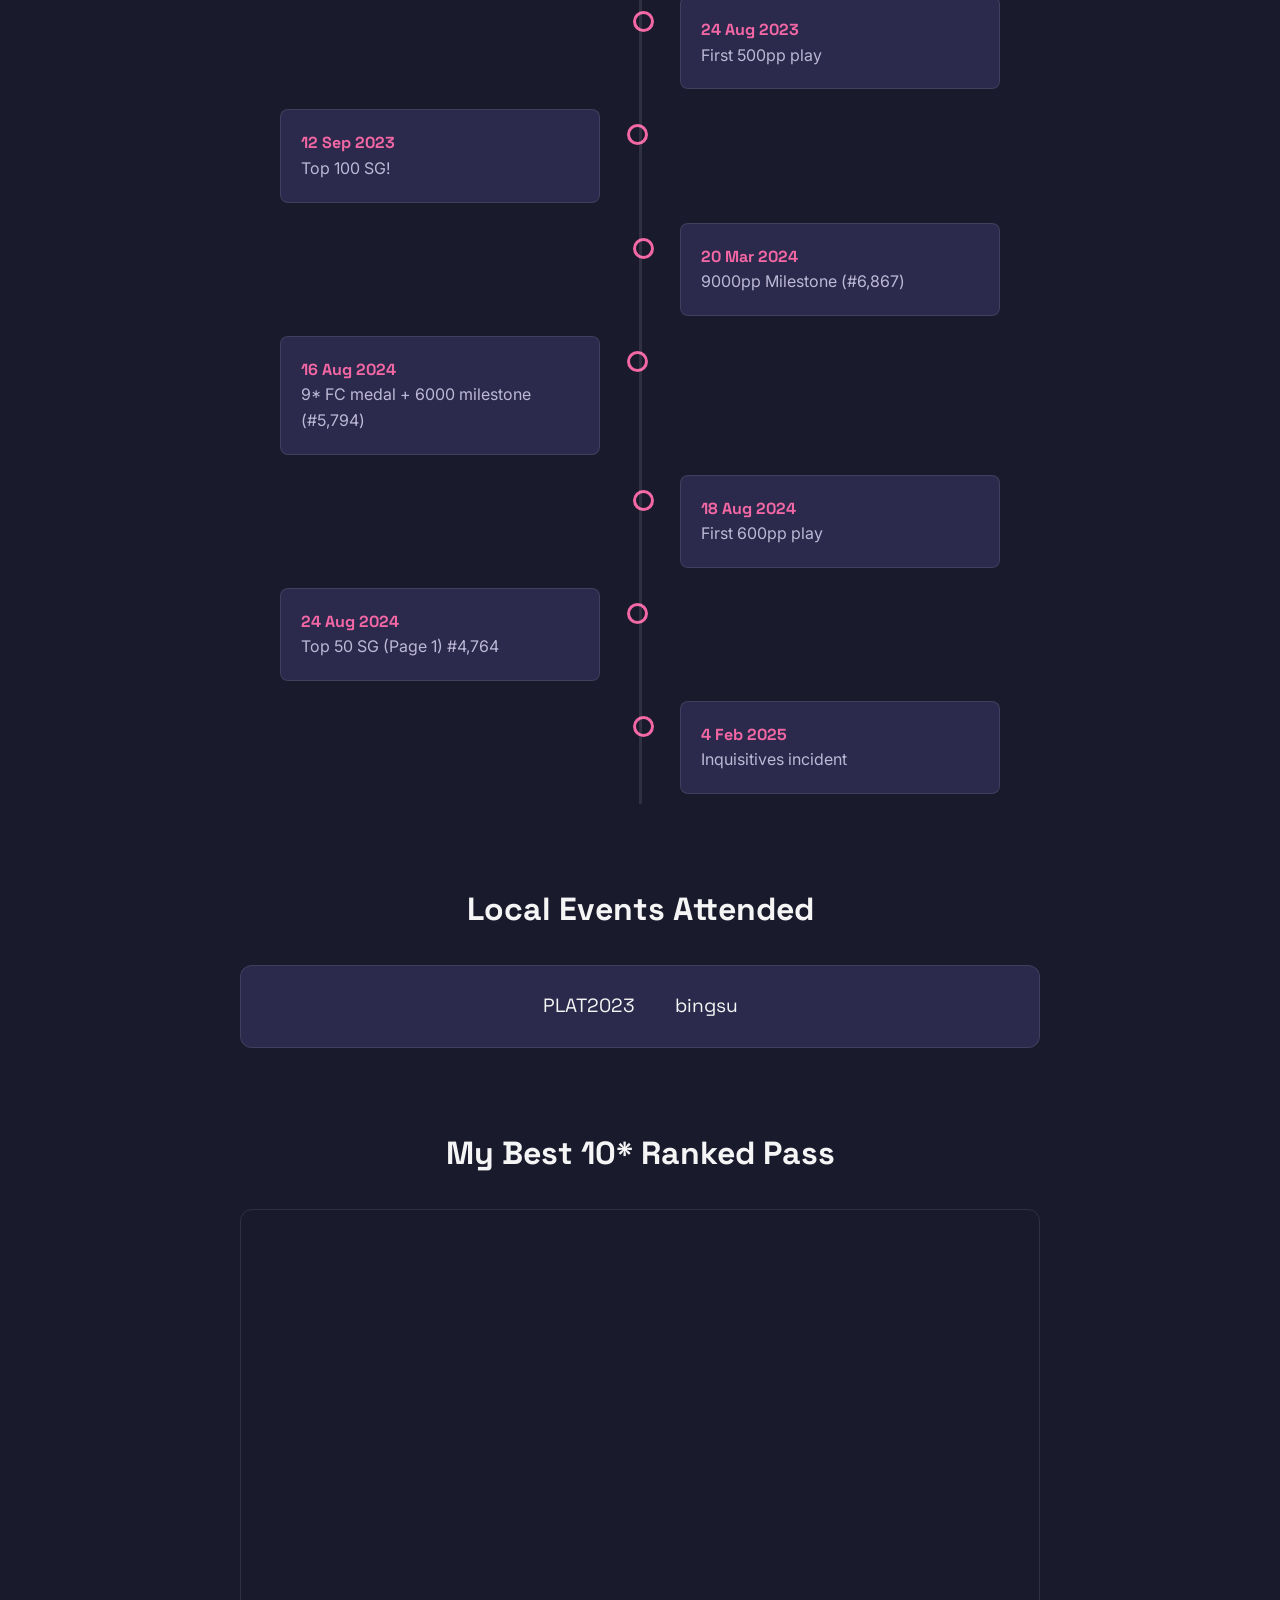
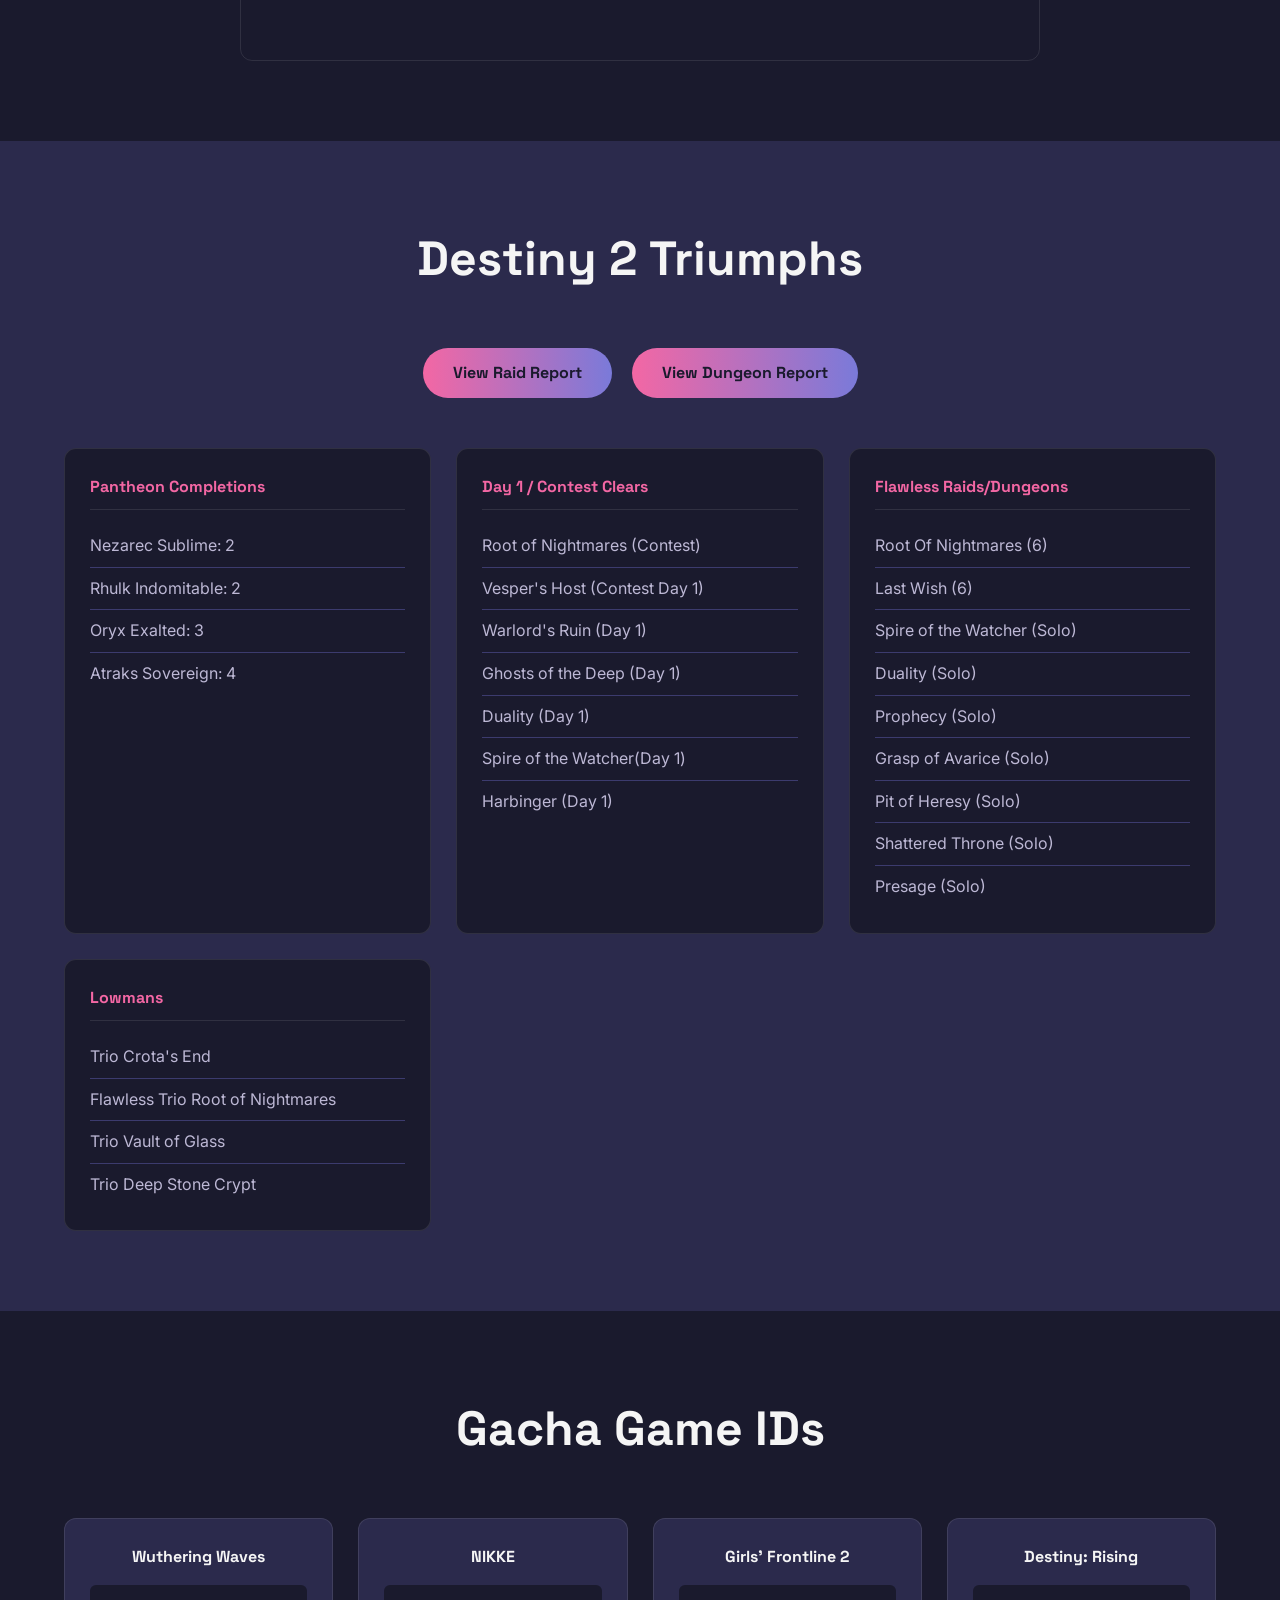
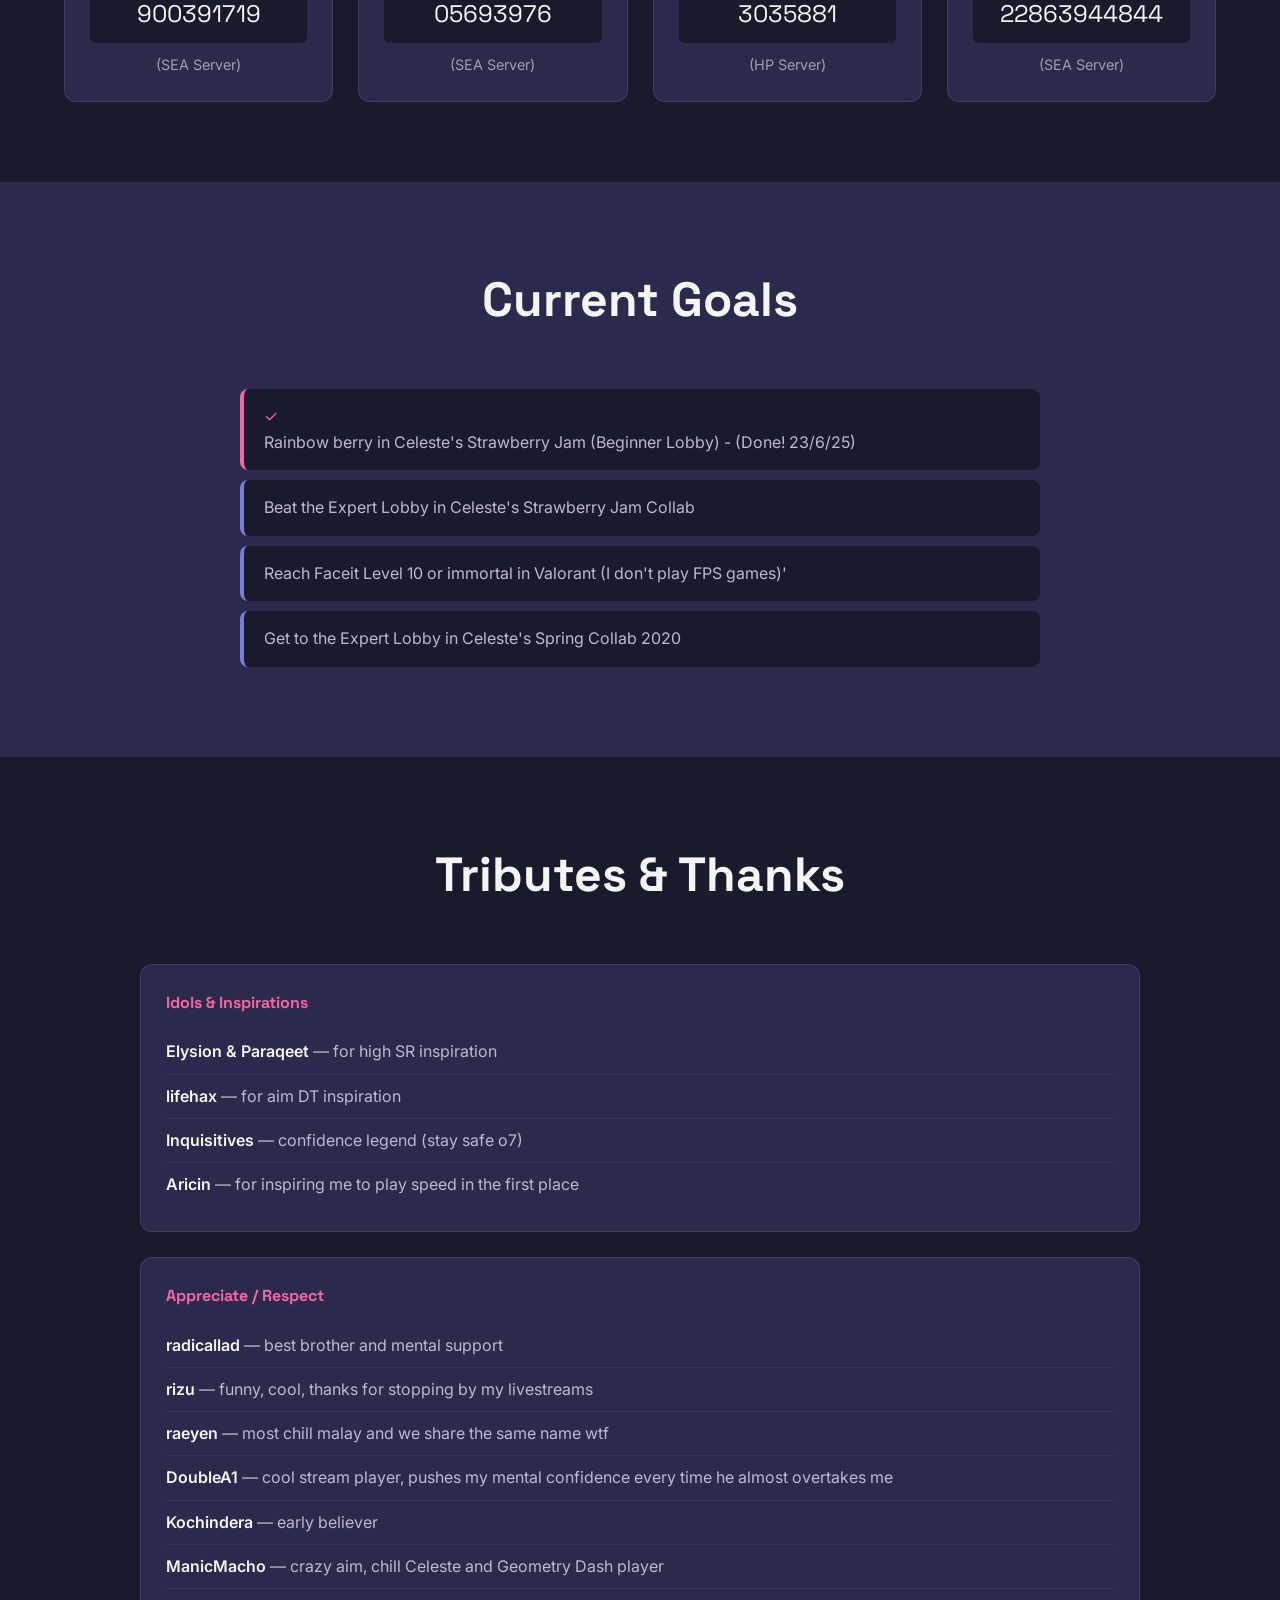
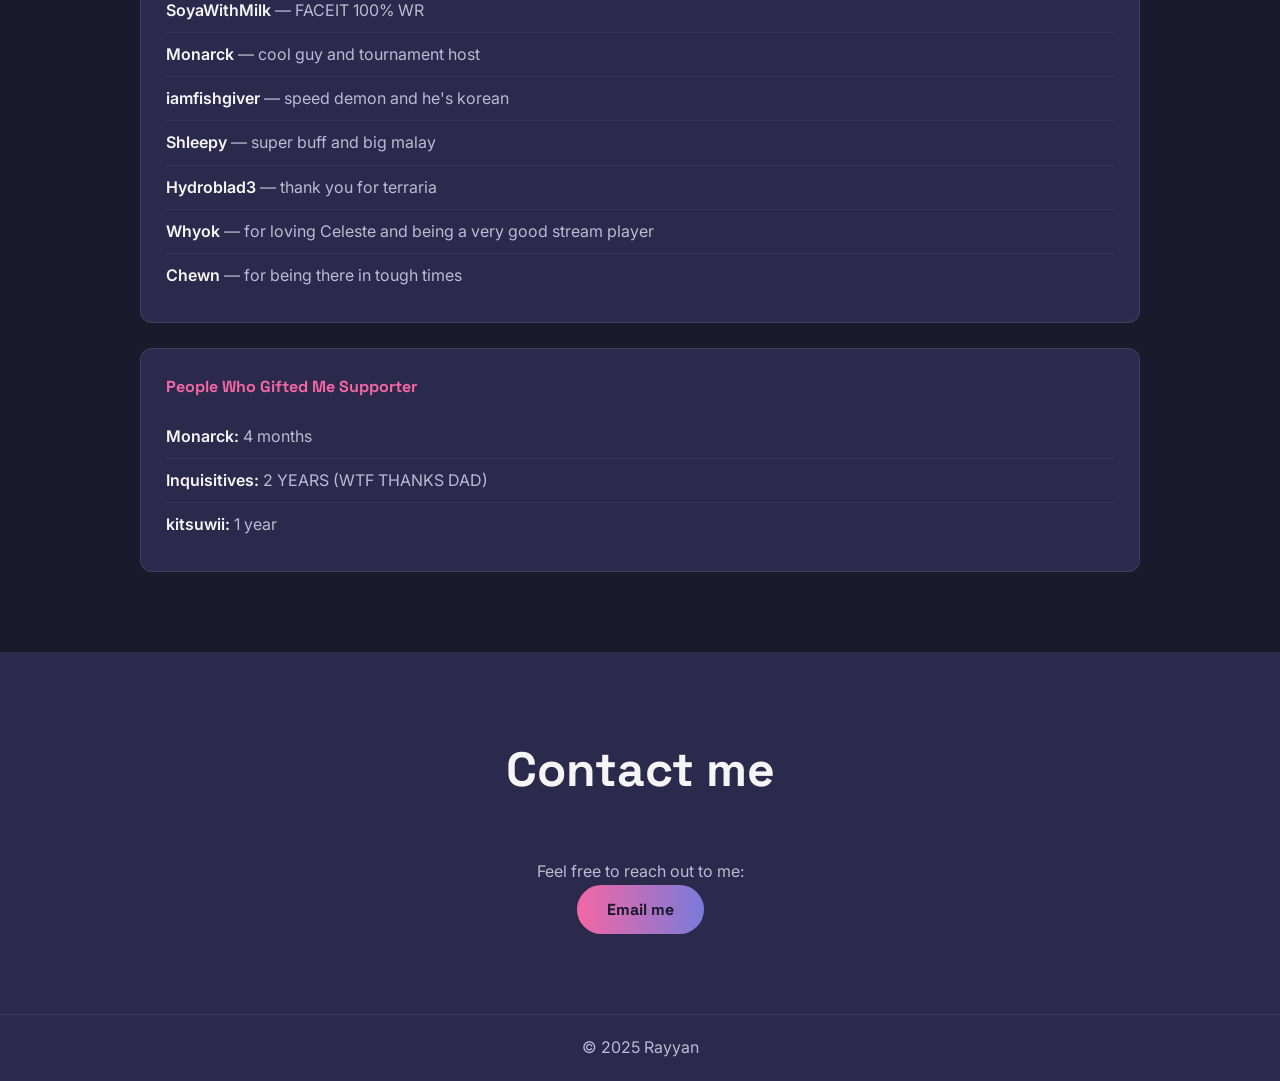
==== commit e868711e: "added portfolio" ====
--- a/website/index.html
+++ b/website/index.html
@@ -19,7 +19,7 @@
             <div class="logo">Rayyan</div>
             <ul class="nav-links">
                 <li><a href="#about">About</a></li>
-                <li><a href="#portfolio">Portfolio</a></li>
+                <li><a href="../portfolio/index.html" style="color: #F367A4;">Professional Portfolio</a></li>
                 <li><a href="#profiles">Profiles</a></li>
                 <li><a href="#setup">Setup</a></li>
                 <li><a href="#osu-journey">osu!</a></li>
@@ -239,58 +239,6 @@
         </section>
 
 
-        <!-- --- PORTFOLIO SECTION --- -->
-        <section id="portfolio" data-aos="fade-up">
-            <h2>My Projects</h2>
-            <p>A showcase of my software engineering and game development journey.</p>
-
-            <div class="portfolio-grid">
-
-                <!-- Project 1: AR Halal Checker -->
-                <div class="portfolio-card" data-aos="zoom-in" data-aos-delay="100">
-                    <img src="images/ar-app.jpg" alt="AR Halal Checker" class="portfolio-img">
-                    <div class="portfolio-content">
-                        <h3>AR Halal Ingredient Checker</h3>
-                        <div class="tech-stack">
-                            <span>Unity</span><span>C#</span><span>JavaScript</span><span>AR</span>
-                        </div>
-                        <p><strong>Role:</strong> Lead Programmer (Year 3 Project)</p>
-                        <p>Developed an Augmented Reality mobile application designed to scan and verify halal ingredients. Programmed the core scanning and database retrieval mechanics, resulting in a tool that successfully processes and cross-references ingredient lists in real time.</p>
-                        <a href="#" target="_blank" class="cta-button small-btn">View Code / Demo</a>
-                    </div>
-                </div>
-
-                <!-- Project 2: Celeste Mobile Clone -->
-                <div class="portfolio-card" data-aos="zoom-in" data-aos-delay="200">
-                    <img src="images/celeste-clone.jpg" alt="Celeste Mobile Clone" class="portfolio-img">
-                    <div class="portfolio-content">
-                        <h3>"Celeste" Mobile Clone</h3>
-                        <div class="tech-stack">
-                            <span>Unity</span><span>JavaScript</span><span>XML</span><span>Android</span>
-                        </div>
-                        <p><strong>Role:</strong> Gameplay & Systems Programmer</p>
-                        <p>Programmed a fully playable mobile clone of the platformer "Celeste" optimized for Android devices. Features a custom-built XML level reader for dynamic data parsing. Successfully reverse-engineered the original game's tight platforming physics and player-state mechanics.</p>
-                        <a href="#" target="_blank" class="cta-button small-btn">View Code / Demo</a>
-                    </div>
-                </div>
-
-                <!-- Project 3: VVVVVV Clone -->
-                <div class="portfolio-card" data-aos="zoom-in" data-aos-delay="300">
-                    <img src="images/vvvvvv-clone.jpg" alt="VVVVVV Clone" class="portfolio-img">
-                    <div class="portfolio-content">
-                        <h3>"VVVVVV" OpenGL Clone</h3>
-                        <div class="tech-stack">
-                            <span>C++</span><span>OpenGL</span><span>FSM</span>
-                        </div>
-                        <p><strong>Role:</strong> Engine & Gameplay Programmer</p>
-                        <p>Developed a functional clone of the gravity-flipping platformer "VVVVVV" from scratch using a custom OpenGL framework. Engineered unique enemy behaviors and core gameplay loops utilizing Finite State Machines (FSMs), replicating complex physics and collision detection systems.</p>
-                        <a href="#" target="_blank" class="cta-button small-btn">View Code / Demo</a>
-                    </div>
-                </div>
-
-            </div>
-        </section>
-
         <section id="contact" data-aos="fade-up">
             <h2>Contact me</h2>
             <p>Feel free to reach out to me:</p>
--- a/website/style.css
+++ b/website/style.css
@@ -292,79 +292,6 @@
 }
 
 
-/* --- PORTFOLIO SECTION --- */
-#portfolio {
-    background-color: var(--bg-dark);
-}
-
-.portfolio-grid {
-    display: grid;
-    grid-template-columns: repeat(auto-fit, minmax(320px, 1fr));
-    gap: 30px;
-    margin-top: 40px;
-}
-
-.portfolio-card {
-    background-color: var(--bg-card);
-    border-radius: 15px;
-    overflow: hidden;
-    text-align: left;
-    border: 1px solid var(--border-color);
-    transition: transform 0.3s ease, box-shadow 0.3s ease;
-}
-
-.portfolio-card:hover {
-    transform: translateY(-10px);
-    box-shadow: 0 10px 20px rgba(0, 0, 0, 0.4);
-}
-
-.portfolio-img {
-    width: 100%;
-    height: 220px;
-    object-fit: cover;
-    display: block;
-    background-color: #111; /* Placeholder background if image doesn't load */
-}
-
-.portfolio-content {
-    padding: 25px;
-}
-
-.portfolio-content h3 {
-    margin-bottom: 10px;
-    color: var(--text-heading);
-    font-size: 1.5rem;
-}
-
-.portfolio-content p {
-    margin-bottom: 15px;
-    font-size: 0.95rem;
-    color: var(--text-body);
-}
-
-.tech-stack {
-    display: flex;
-    flex-wrap: wrap;
-    gap: 8px;
-    margin-bottom: 15px;
-}
-
-.tech-stack span {
-    background-color: var(--primary-accent);
-    color: #fff;
-    font-size: 0.8rem;
-    padding: 4px 12px;
-    border-radius: 20px;
-    font-weight: 600;
-}
-
-.small-btn {
-    display: inline-block;
-    padding: 10px 20px;
-    font-size: 0.9rem;
-    margin-top: 5px;
-}
-
 /* --- CONTACT SECTION --- */
 #contact { background-color: var(--bg-card); }
 
